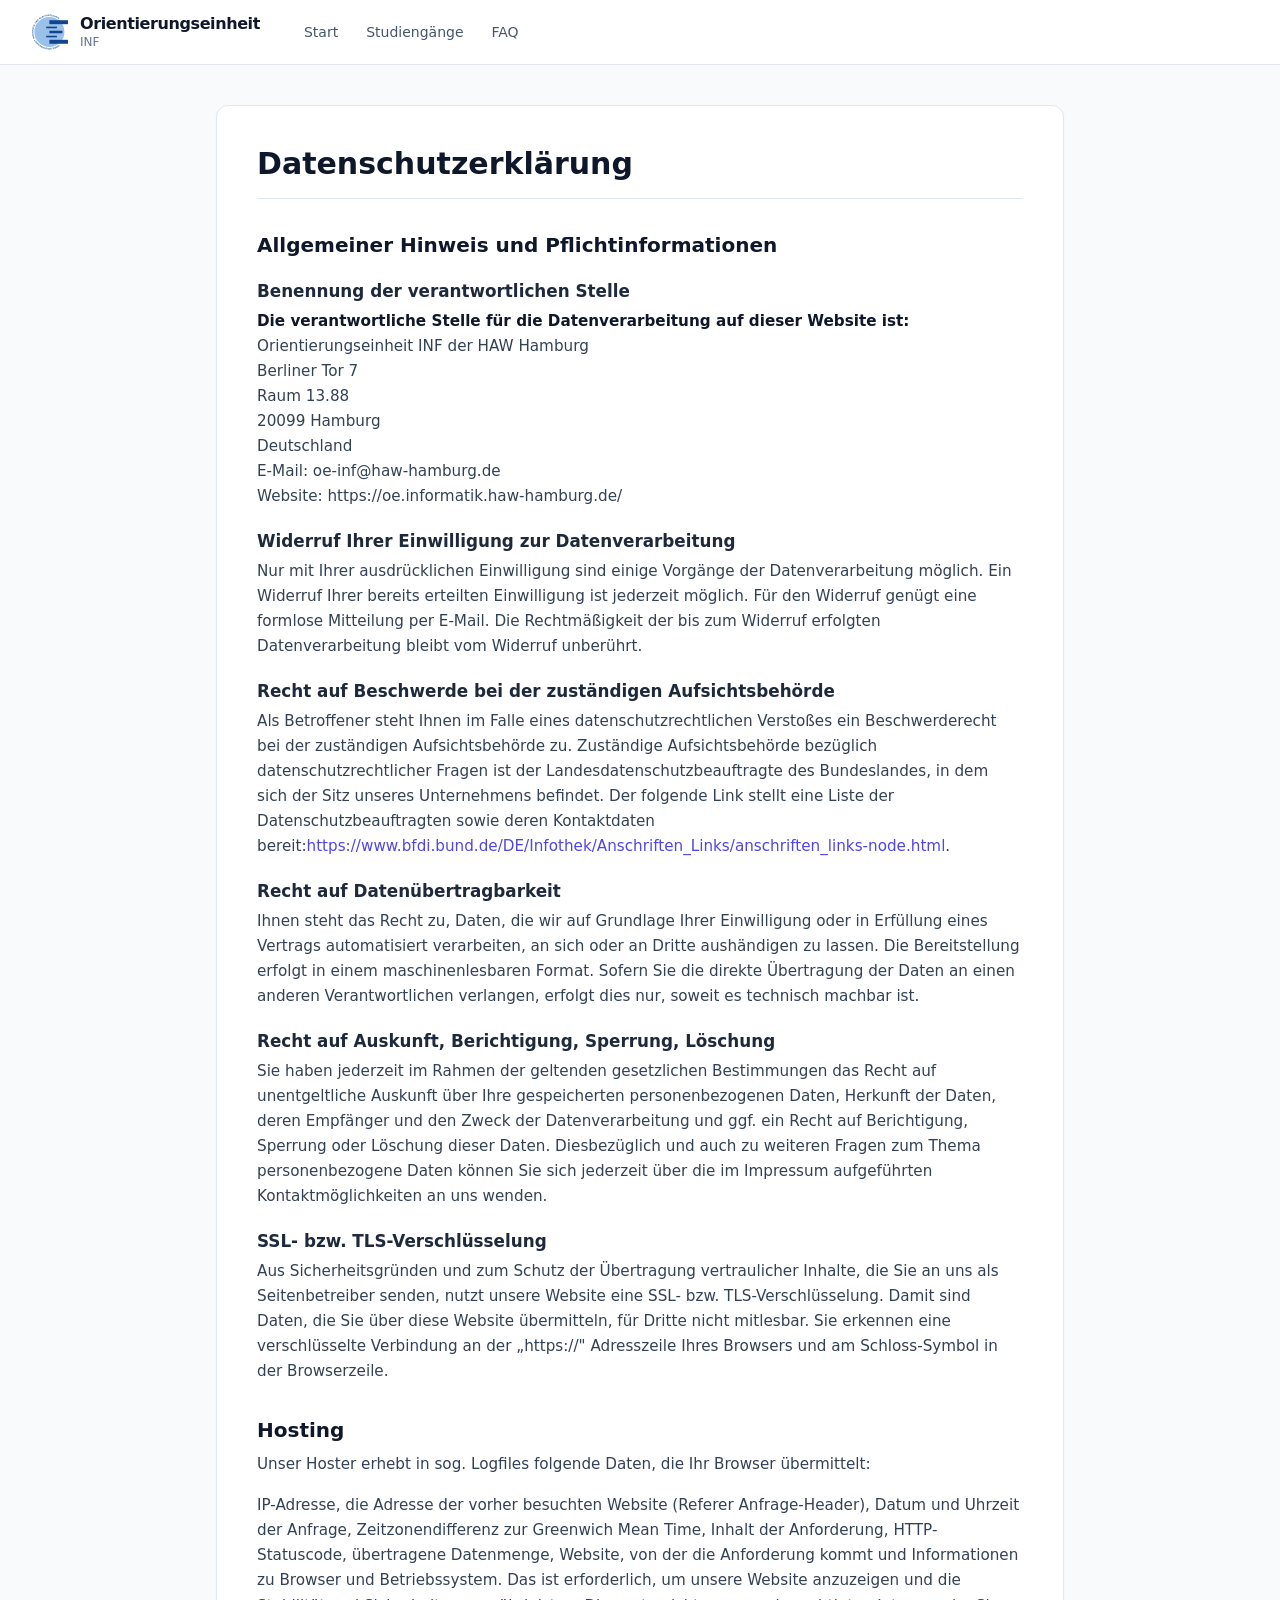
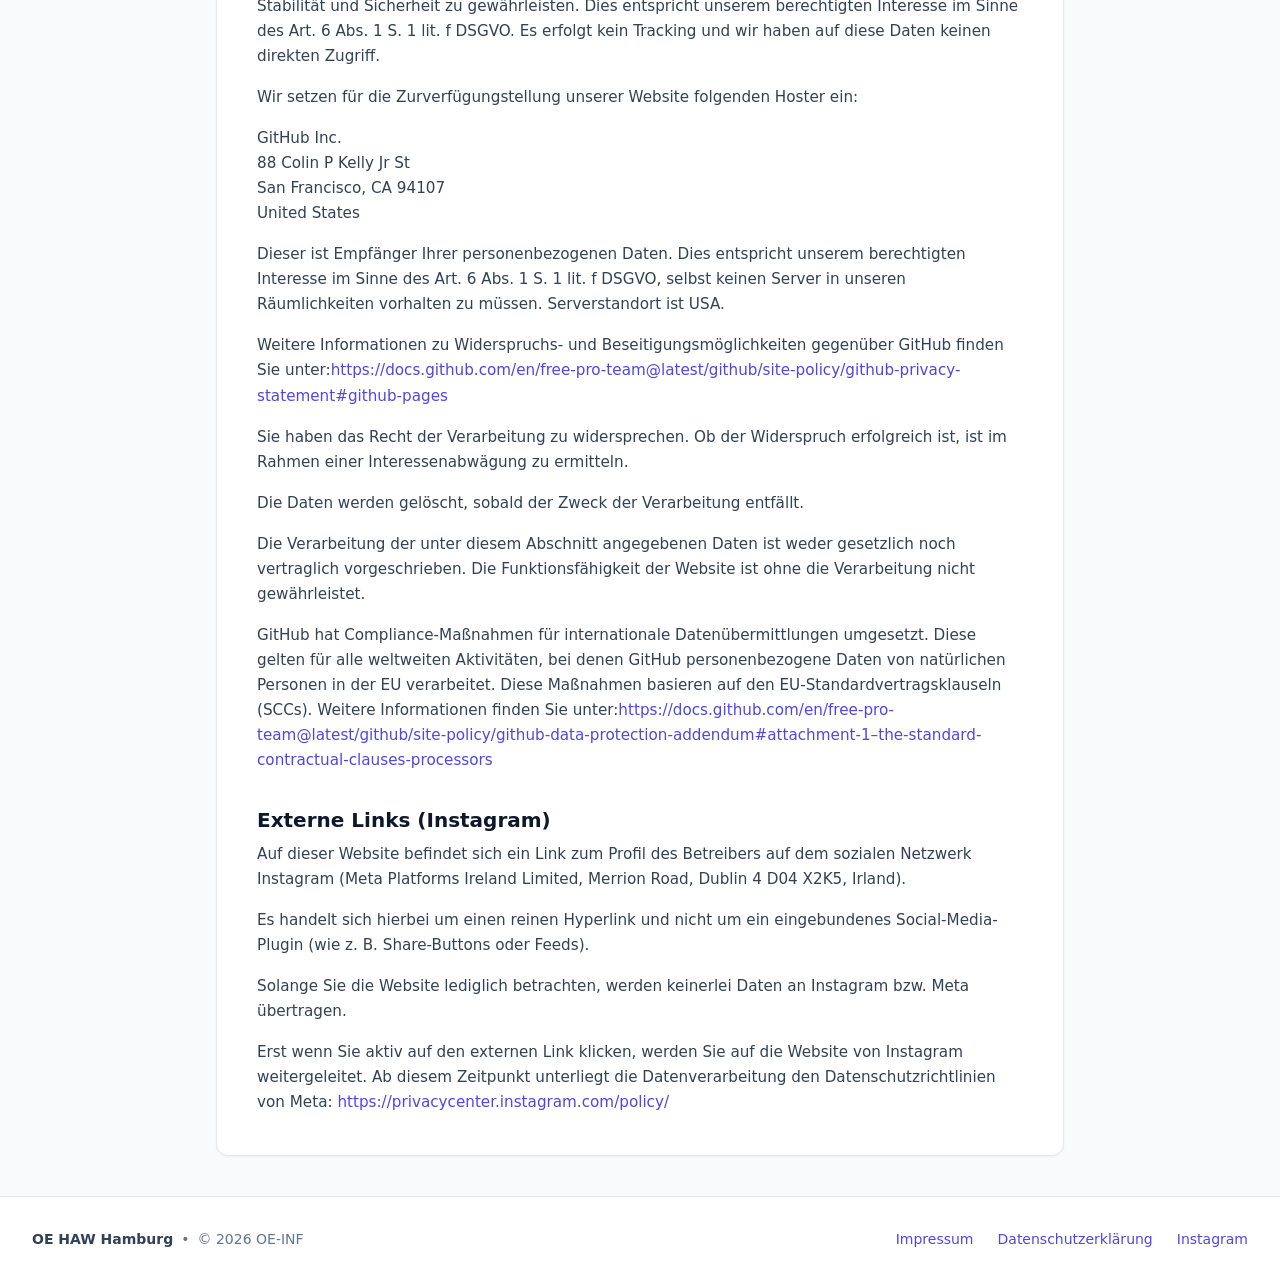
==== datenschutz/index.html @ 59c1426e "deploy: HAW-Hamburg-OE-EMI-INF/haw-hamburg-oe-emi-inf.github.io@2f434aba602278b7937dd411eaf86adca4e2" ====
<!DOCTYPE html><html class="scroll-smooth" lang="de"><head><meta charset="UTF-8"><meta content="width=device-width, initial-scale=1.0" name="viewport"><title>Datenschutzerklärung - Orientierungseinheit INF</title><link href="/favicon.ico" rel="icon" type="image/x-icon"><link rel="stylesheet" href="/_astro/Layout.DRbM_zcR.css"><style>.legal-content h1{color:#0f172a;border-bottom:1px solid #e2e8f0;margin-bottom:1.5rem;padding-bottom:1rem;font-size:1.875rem;font-weight:700;line-height:2.25rem}.legal-content h2{color:#0f172a;margin-top:2rem;margin-bottom:.5rem;font-size:1.25rem;font-weight:600;line-height:1.75rem}.legal-content h3{color:#1e293b;margin-top:1.25rem;margin-bottom:.35rem;font-size:1.05rem;font-weight:600;line-height:1.5rem}.legal-content p{color:#334155;margin-bottom:1rem;font-size:.95rem;line-height:1.65}.legal-content p:last-child{margin-bottom:0}.legal-content a{color:var(--color-primary-600,#005eb6);text-decoration:none;transition:color .15s}.legal-content a:hover{color:var(--color-primary-700,#00479b);text-decoration:underline}.legal-content strong{color:#0f172a;font-weight:600}.legal-content ul,.legal-content ol{color:#334155;margin-bottom:1rem;margin-left:1.25rem;font-size:.95rem;line-height:1.65}.legal-content ul{list-style-type:disc}.legal-content ol{list-style-type:decimal}.legal-content li{margin-bottom:.25rem}
</style></head><body class="selection:bg-primary-200 selection:text-primary-900 flex min-h-screen flex-col bg-slate-50 text-slate-800 antialiased"><header class="sticky top-0 z-40 w-full border-b border-slate-200 bg-white backdrop-blur-md"><div class="mx-auto max-w-7xl px-4 sm:px-6 lg:px-8"><div class="flex h-16 items-center"><a class="group flex items-center gap-3 focus:outline-hidden justify-start" href="/"><svg viewBox="0 0 354.88 343.11" class="h-9 w-9"><defs><style>.cls-1{fill:#124491;}.cls-2{fill:#9ac2e8;}</style></defs><g id="Layer_2" data-name="Layer 2"><g id="Layer_1-2" data-name="Layer 1"><path class="cls-1" d="M261.5,304.69a7.93,7.93,0,0,1,2.83-1.22,7.51,7.51,0,0,1,5.63,1,7.17,7.17,0,0,1,2.14,2.11,7.27,7.27,0,0,1,1.15,2.77,7.45,7.45,0,0,1,0,2.9,7.64,7.64,0,0,1-1.14,2.7,8.12,8.12,0,0,1-2.2,2.17,8,8,0,0,1-2.81,1.2,7.42,7.42,0,0,1-2.93,0,7.55,7.55,0,0,1-6-6,7.21,7.21,0,0,1,0-2.89,7.29,7.29,0,0,1,1.14-2.7A7.8,7.8,0,0,1,261.5,304.69Zm1.55,2.29a4.38,4.38,0,0,0-1.3,1.31,4.55,4.55,0,0,0-.62,3.44,5.16,5.16,0,0,0,2.1,3.12,4.63,4.63,0,0,0,1.64.69,4.58,4.58,0,0,0,1.77,0,4.77,4.77,0,0,0,3-2,4.57,4.57,0,0,0,.66-1.64,4.64,4.64,0,0,0,0-1.78,4.82,4.82,0,0,0-.74-1.74,5.15,5.15,0,0,0-1.36-1.39,4.57,4.57,0,0,0-1.66-.7,4.39,4.39,0,0,0-1.77,0A4.55,4.55,0,0,0,263.05,307Z" transform="translate(-3.1 -2.96)" /><path class="cls-1" d="M252.65,310.61l6.81,12.86-6.26,3.32a5.82,5.82,0,0,1-2.6.73,4.28,4.28,0,0,1-4-2.36,4.14,4.14,0,0,1-.46-2.52,4.59,4.59,0,0,1,1.08-2.37l-5.67-3.8,3-1.58,5.13,3.59,2.9-1.54L250,312Zm1.1,8.52-3.38,1.79a2.39,2.39,0,0,0-1.19,1.25,2,2,0,0,0,1.33,2.51,2.36,2.36,0,0,0,1.7-.28l3.38-1.79Z" transform="translate(-3.1 -2.96)" /><path class="cls-1" d="M239.16,317.44l5.9,13.31L242.3,332l-5.9-13.31Z" transform="translate(-3.1 -2.96)" /><path class="cls-1" d="M233.13,320.13l5,13.68-10.51,3.83-.9-2.46,7.68-2.8-1.14-3.13-5.06,1.85-.87-2.36,5.06-1.85-1.19-3.27-7.75,2.84-.9-2.46Z" transform="translate(-3.1 -2.96)" /><path class="cls-1" d="M219.6,324.94l3.61,14.1-2.78.71-9.33-7.31,2.34,9.1-2.76.71-3.62-14.1,2.58-.66,9.61,7.58-2.41-9.43Z" transform="translate(-3.1 -2.96)" /><path class="cls-1" d="M199.63,329.41l1.79,11.76,4.85-.74.4,2.63L194,345l-.41-2.63,4.84-.73-1.8-11.77Z" transform="translate(-3.1 -2.96)" /><path class="cls-1" d="M189.17,330.75l1.23,14.5-3,.26L186.17,331Z" transform="translate(-3.1 -2.96)" /><path class="cls-1" d="M182.55,331.31l.26,14.56-11.19.19-.05-2.62,8.18-.14-.06-3.33-5.39.1,0-2.52,5.38-.09-.06-3.48-8.25.15-.05-2.62Z" transform="translate(-3.1 -2.96)" /><path class="cls-1" d="M168.22,331.41l-1.09,14.52-7.07-.53a5.63,5.63,0,0,1-2.58-.77,4.3,4.3,0,0,1-1.65-1.71,4.35,4.35,0,0,1-.45-2.4,4.09,4.09,0,0,1,1-2.38,4.58,4.58,0,0,1,2.17-1.43l-2.76-6.23,3.36.25,2.42,5.77,3.28.25.41-5.56Zm-3.61,7.81-3.82-.29a2.36,2.36,0,0,0-1.66.42,1.75,1.75,0,0,0-.72,1.36,1.81,1.81,0,0,0,.5,1.48,2.37,2.37,0,0,0,1.59.66l3.82.29Z" transform="translate(-3.1 -2.96)" /><path class="cls-1" d="M147.11,328.85a7,7,0,0,1,3.22,1.37,5.37,5.37,0,0,1,1.81,2.61,7.21,7.21,0,0,1,.17,3.55l-1.43,8.13-2.95-.52,1.43-8.13a4.41,4.41,0,0,0-.07-2,3,3,0,0,0-1-1.48,3.4,3.4,0,0,0-1.69-.75,3.48,3.48,0,0,0-1.89.12,3,3,0,0,0-1.39,1.06,4.47,4.47,0,0,0-.75,1.89l-1.43,8.13-3-.52,1.43-8.14a7.17,7.17,0,0,1,1.38-3.25,5.44,5.44,0,0,1,2.59-1.84A6.92,6.92,0,0,1,147.11,328.85Z" transform="translate(-3.1 -2.96)" /><path class="cls-1" d="M137.47,327.19l-4,14-2.76-.79-4.35-11-2.59,9-2.74-.78,4-14,2.56.73,4.46,11.41,2.68-9.36Z" transform="translate(-3.1 -2.96)" /><path class="cls-1" d="M115.12,319.58a7.74,7.74,0,0,1,4.25,4.08,7.34,7.34,0,0,1,.63,2.84,7.45,7.45,0,0,1-.58,2.94,7.11,7.11,0,0,1-1.66,2.5,7.41,7.41,0,0,1-2.41,1.6,7.29,7.29,0,0,1-2.86.56,7.68,7.68,0,0,1-3-.61,8.35,8.35,0,0,1-2.88-1.95,7,7,0,0,1-1.69-2.86l2.67-1a4.94,4.94,0,0,0,3,3.24,4.59,4.59,0,0,0,1.83.36,4.49,4.49,0,0,0,1.71-.38,4.68,4.68,0,0,0,1.45-1,5.18,5.18,0,0,0,1-1.63,5,5,0,0,0,.38-1.88,4.36,4.36,0,0,0-.34-1.77,4.67,4.67,0,0,0-2.58-2.53,4.42,4.42,0,0,0-1.86-.33,4,4,0,0,0-1.71.47,3.6,3.6,0,0,0-1.29,1.16l4,1.63-1,2.42-7-2.85.35-.84a7.82,7.82,0,0,1,1.64-2.56,7.14,7.14,0,0,1,2.31-1.61,7,7,0,0,1,2.73-.59A7.46,7.46,0,0,1,115.12,319.58Z" transform="translate(-3.1 -2.96)" /><path class="cls-1" d="M101.12,313a9.25,9.25,0,0,1,2.72,2.2,9.81,9.81,0,0,1,1.77,3l-2.55,1.12a9.11,9.11,0,0,0-1.39-2.59,6.13,6.13,0,0,0-2-1.62,5,5,0,0,0-1.5-.55,2.29,2.29,0,0,0-1.21.08,1.46,1.46,0,0,0-.78.69,1.39,1.39,0,0,0-.07,1.28,4.24,4.24,0,0,0,1.34,1.42l2.32,1.8a5.17,5.17,0,0,1,1.88,2.5,3.48,3.48,0,0,1-.34,2.72,3.93,3.93,0,0,1-1.73,1.74,4.45,4.45,0,0,1-2.46.4,7.83,7.83,0,0,1-2.94-1,10,10,0,0,1-2.57-2,8.52,8.52,0,0,1-1.78-2.65l2.47-1.2a7.6,7.6,0,0,0,3.24,3.7,4.59,4.59,0,0,0,1.35.48,2.22,2.22,0,0,0,1.08-.07,1.24,1.24,0,0,0,.68-.59,1.2,1.2,0,0,0,.07-1.17,4.12,4.12,0,0,0-1.14-1.24l-2.22-1.68a6.11,6.11,0,0,1-2.24-2.76,3.55,3.55,0,0,1,.31-2.91,4.08,4.08,0,0,1,1.82-1.81A5,5,0,0,1,98,312,8.43,8.43,0,0,1,101.12,313Z" transform="translate(-3.1 -2.96)" /><path class="cls-1" d="M93.24,308.9l-8,12.18L75.9,315l1.44-2.19,6.84,4.47L86,314.45l-4.51-2.95,1.38-2.11,4.51,2.95,1.9-2.9-6.91-4.53,1.44-2.19Z" transform="translate(-3.1 -2.96)" /><path class="cls-1" d="M81.35,300.81l-8.77,11.63-2.41-1.82L78.94,299Z" transform="translate(-3.1 -2.96)" /><path class="cls-1" d="M76.05,296.88l-9.6,10.94-2.16-1.89.77-11.83-6.2,7.07-2.14-1.88,9.6-10.94,2,1.75-.83,12.22L73.9,295Z" transform="translate(-3.1 -2.96)" /><path class="cls-1" d="M63.78,285.87,53.1,295.76l-2.05-2.21,4.29-4-4.55-4.92-4.29,4-2-2.22,10.68-9.89,2,2.21-4.36,4,4.55,4.92,4.36-4Z" transform="translate(-3.1 -2.96)" /><path class="cls-1" d="M52.87,273.77l-11.59,8.81-6.77-8.91,2.09-1.59,4.94,6.51,2.65-2-3.26-4.29,2-1.52,3.25,4.28L49,273l-5-6.57,2.09-1.59Z" transform="translate(-3.1 -2.96)" /><path class="cls-1" d="M44.37,262.17l-12.15,8-1.66-2.52,12.15-8Z" transform="translate(-3.1 -2.96)" /><path class="cls-1" d="M38.75,253.19,28.4,259.06l2.42,4.27-2.31,1.32L22.19,253.5l2.31-1.31,2.41,4.25,10.35-5.87Z" transform="translate(-3.1 -2.96)" /><path class="cls-1" d="M29.52,234.5,16,239.93l-1.13-2.8,13.51-5.43Z" transform="translate(-3.1 -2.96)" /><path class="cls-1" d="M27,228.39l-13.87,4.42-.87-2.73L19,220.35l-9,2.85-.87-2.72,13.88-4.41.8,2.53-7,10,9.28-2.95Z" transform="translate(-3.1 -2.96)" /><path class="cls-1" d="M22.23,212.6,8,215.63l-2.33-11,2.56-.55,1.71,8,3.36-.72-1.14-5.35,2.46-.52,1.14,5.35,5.86-1.25Z" transform="translate(-3.1 -2.96)" /><path class="cls-1" d="M18.92,192.45a8,8,0,0,1-.23,3.07,7.51,7.51,0,0,1-1.31,2.62,7.67,7.67,0,0,1-2.19,1.9,7.24,7.24,0,0,1-2.86.92,7.26,7.26,0,0,1-3-.25,7.75,7.75,0,0,1-2.57-1.36,7.56,7.56,0,0,1-1.86-2.26,7.87,7.87,0,0,1,.63-8.62,7.35,7.35,0,0,1,5.05-2.8,7.38,7.38,0,0,1,5.55,1.6A7.62,7.62,0,0,1,18,189.53,7.92,7.92,0,0,1,18.92,192.45Zm-2.75.31A4.51,4.51,0,0,0,15.6,191a4.74,4.74,0,0,0-1.15-1.33,4.59,4.59,0,0,0-1.61-.8,4.83,4.83,0,0,0-1.9-.14,5,5,0,0,0-1.84.56,4.61,4.61,0,0,0-1.37,1.14A4.89,4.89,0,0,0,6.9,192a4.44,4.44,0,0,0-.16,1.82,4.77,4.77,0,0,0,.57,1.79,4.55,4.55,0,0,0,1.16,1.34,4.61,4.61,0,0,0,1.59.81,4.89,4.89,0,0,0,1.88.14,5.06,5.06,0,0,0,1.86-.57,4.7,4.7,0,0,0,1.39-1.14,4.62,4.62,0,0,0,.82-1.57A4.57,4.57,0,0,0,16.17,192.76Z" transform="translate(-3.1 -2.96)" /><path class="cls-1" d="M17.78,181.85l-14.56.23L3.1,175a6,6,0,0,1,.53-2.64,4.27,4.27,0,0,1,3.91-2.46,4,4,0,0,1,2.45.73,4.49,4.49,0,0,1,1.63,2l6-3.32.05,3.37-5.53,2.94.06,3.28,5.57-.09ZM9.68,179l-.06-3.82a2.39,2.39,0,0,0-.57-1.63,1.8,1.8,0,0,0-1.42-.59,1.82,1.82,0,0,0-1.43.64,2.39,2.39,0,0,0-.51,1.64L5.75,179Z" transform="translate(-3.1 -2.96)" /><path class="cls-1" d="M17.67,166.77,3.18,165.34l.38-3.87,8.22-3.19-7.43-4.74.37-3.83,14.49,1.43L18.94,154l-10.67-1,9.13,6L7.24,162.94,17.94,164Z" transform="translate(-3.1 -2.96)" /><path class="cls-1" d="M19.55,149l-13-8.91.74-3.41,15.47-2.73-.68,3.2-4,.64-1.26,5.9,3.41,2.24Zm-4.93-6.74.87-4.08-5.68.89Z" transform="translate(-3.1 -2.96)" /><path class="cls-1" d="M23.89,130.63,12.5,127.2l-1.41,4.7-2.55-.77,3.69-12.27,2.55.77-1.41,4.68,11.39,3.43Z" transform="translate(-3.1 -2.96)" /><path class="cls-1" d="M27.18,120.61l-13.63-5.13,1.06-2.82,13.63,5.13Z" transform="translate(-3.1 -2.96)" /><path class="cls-1" d="M29.48,114.41l-13.23-6.08,1.26-2.74,5.92,2.72L20.17,99.8l1.54-3.34,3.34,9.32,10-3.54-1.69,3.67-8.79,2.94,6.14,2.82Z" transform="translate(-3.1 -2.96)" /><path class="cls-1" d="M44.94,86.47a7,7,0,0,1-2.58,2.37,5.35,5.35,0,0,1-3.12.58,7.25,7.25,0,0,1-3.3-1.3l-6.83-4.65L30.8,81l6.82,4.64a4.33,4.33,0,0,0,1.89.77,3,3,0,0,0,1.74-.28,3.51,3.51,0,0,0,1.38-1.23,3.57,3.57,0,0,0,.67-1.78,3,3,0,0,0-.41-1.69A4.43,4.43,0,0,0,41.48,80l-6.82-4.65,1.69-2.49,6.83,4.64a7.16,7.16,0,0,1,2.4,2.59,5.59,5.59,0,0,1,.62,3.13A7,7,0,0,1,44.94,86.47Z" transform="translate(-3.1 -2.96)" /><path class="cls-1" d="M50.42,78.34,39.29,69l1.85-2.2L53,67.3l-7.19-6.06,1.84-2.17,11.13,9.38-1.72,2-12.22-.6,7.44,6.27Z" transform="translate(-3.1 -2.96)" /><path class="cls-1" d="M61.19,65.87,51.09,55.38l4-3.88a8.17,8.17,0,0,1,2.58-1.71,7.81,7.81,0,0,1,2.83-.57,7.43,7.43,0,0,1,2.78.54,7.06,7.06,0,0,1,4.4,6.91,7.79,7.79,0,0,1-.69,2.8A8,8,0,0,1,65.22,62Zm.31-4,1.83-1.76a4.6,4.6,0,0,0,1.06-1.52,4.73,4.73,0,0,0,.39-1.73,4.18,4.18,0,0,0-.3-1.71,4.53,4.53,0,0,0-1-1.54A4.79,4.79,0,0,0,62,52.52a4.58,4.58,0,0,0-5,.92l-1.85,1.78Z" transform="translate(-3.1 -2.96)" /><path class="cls-1" d="M81.17,48.3l-8.26-12L82.12,30l1.49,2.16-6.73,4.64,1.89,2.74,4.43-3.06,1.43,2.08-4.43,3,2,2.86L89,39.75l1.48,2.15Z" transform="translate(-3.1 -2.96)" /><path class="cls-1" d="M93.09,40.29,86,27.6l2.63-1.48,5.84,10.37,6.94-3.91,1.3,2.32Z" transform="translate(-3.1 -2.96)" /><path class="cls-1" d="M105.34,33.56l-6-13.28,10.21-4.58,1.08,2.39-7.46,3.35,1.36,3,4.92-2.21,1,2.3-4.91,2.21L107,29.94l7.53-3.39,1.08,2.39Z" transform="translate(-3.1 -2.96)" /><path class="cls-1" d="M118.51,27.8,113.84,14l2.86-1,2.09,6.17L122.73,11l3.48-1.18-4.47,8.83,9.46,4.86-3.82,1.29-8.18-4.37,2.17,6.41Z" transform="translate(-3.1 -2.96)" /><path class="cls-1" d="M136.88,22.17l-2.73-11.58-4.78,1.13-.61-2.59,12.47-2.94.62,2.59L137.09,9.9l2.73,11.58Z" transform="translate(-3.1 -2.96)" /><path class="cls-1" d="M147.15,19.91l-2-14.42,7-1a5.89,5.89,0,0,1,2.68.21,4.27,4.27,0,0,1,2,1.34,4.33,4.33,0,0,1,1,2.24,4.1,4.1,0,0,1-.43,2.52,4.59,4.59,0,0,1-1.82,1.86l4,5.52-3.34.46-3.58-5.14-3.26.45.76,5.52Zm1.9-8.38,3.79-.52a2.44,2.44,0,0,0,1.54-.76,1.8,1.8,0,0,0,.42-1.49A1.86,1.86,0,0,0,154,7.42a2.4,2.4,0,0,0-1.69-.31l-3.79.52Z" transform="translate(-3.1 -2.96)" /><path class="cls-1" d="M169.26,18a7.83,7.83,0,0,1-3-.47A7.54,7.54,0,0,1,163.71,16,7.79,7.79,0,0,1,162,13.64a7.56,7.56,0,0,1-.19-5.88,7.61,7.61,0,0,1,1.57-2.45,7.42,7.42,0,0,1,2.4-1.68,8.2,8.2,0,0,1,6-.19A7.5,7.5,0,0,1,174.3,5,7.37,7.37,0,0,1,176,7.3a7.48,7.48,0,0,1-1.36,8.32,7.53,7.53,0,0,1-2.4,1.68A7.87,7.87,0,0,1,169.26,18Zm-.09-2.76a4.49,4.49,0,0,0,1.8-.42,4.77,4.77,0,0,0,1.42-1,4.7,4.7,0,0,0,.93-1.54,4.91,4.91,0,0,0,.29-1.88,4.93,4.93,0,0,0-.41-1.88,4.76,4.76,0,0,0-1-1.46,4.63,4.63,0,0,0-1.49-1,4.49,4.49,0,0,0-1.8-.3,4.56,4.56,0,0,0-3.26,1.47,4.67,4.67,0,0,0-.93,1.51,5,5,0,0,0-.29,1.87,4.94,4.94,0,0,0,.42,1.9,4.57,4.57,0,0,0,4.35,2.73Z" transform="translate(-3.1 -2.96)" /><path class="cls-1" d="M183,17.89,183.76,6l-4.9-.31L179,3l12.79.82-.17,2.66-4.88-.31L186,18.08Z" transform="translate(-3.1 -2.96)" /><path class="cls-1" d="M193.51,18.73l2.26-14.39,11,1.74-.4,2.59L198.34,7.4l-.51,3.29,5.32.83L202.76,14l-5.32-.84-.54,3.43,8.16,1.29-.41,2.58Z" transform="translate(-3.1 -2.96)" /><path class="cls-1" d="M213.75,22.87a8.23,8.23,0,0,1-2.81-1.3,7.71,7.71,0,0,1-2-2.15,7.4,7.4,0,0,1-1-2.71,7.28,7.28,0,0,1,.15-3A7.47,7.47,0,0,1,209.37,11a7.55,7.55,0,0,1,2.19-1.91,7.71,7.71,0,0,1,2.78-.95,7.88,7.88,0,0,1,3.08.19,8,8,0,0,1,2.18.89,8.3,8.3,0,0,1,1.79,1.42,6.45,6.45,0,0,1,1.25,1.81l-2.46,1.44a5,5,0,0,0-1.4-1.86,5,5,0,0,0-2-1,4.7,4.7,0,0,0-1.86-.1,4.56,4.56,0,0,0-3,1.81,5.06,5.06,0,0,0-.91,3.65,4.87,4.87,0,0,0,.6,1.69,4.51,4.51,0,0,0,1.21,1.33,4.81,4.81,0,0,0,1.76.8,5,5,0,0,0,2.2.07,5.22,5.22,0,0,0,2-.91l1.41,2.38a7.19,7.19,0,0,1-1.93,1,8.28,8.28,0,0,1-2.23.39A8.66,8.66,0,0,1,213.75,22.87Z" transform="translate(-3.1 -2.96)" /><path class="cls-1" d="M222.16,25l5-13.68,2.83,1-2,5.49,6.29,2.3,2-5.49,2.83,1-5,13.68-2.83-1,2-5.59L227,20.4,225,26Z" transform="translate(-3.1 -2.96)" /><path class="cls-1" d="M237.39,30.72l6.41-13.08,2.57,1.27,2.35,11.61,4.13-8.44,2.56,1.26L249,36.41l-2.39-1.17-2.38-12L240,32Z" transform="translate(-3.1 -2.96)" /><path class="cls-1" d="M252.07,38.27l7.36-12.57,2.6,1.53-7.35,12.56Z" transform="translate(-3.1 -2.96)" /><path class="cls-1" d="M257.79,41.58l8.22-12,2.49,1.71-3.68,5.37,8.93-1.78,3,2.08L267,38.66l1.8,10.48-3.33-2.27-1.42-9.17-3.81,5.58Z" transform="translate(-3.1 -2.96)" /><path class="cls-2" d="M322.43,174.4a148.07,148.07,0,1,1-148-148A148.05,148.05,0,0,1,322.43,174.4Z" transform="translate(-3.1 -2.96)" /><rect class="cls-1" x="171.27" y="158.94" width="128.62" height="25.3" /><rect class="cls-1" x="140.04" y="118.76" width="105.93" height="16.25" /><rect class="cls-1" x="139.77" y="208.17" width="105.93" height="16.25" /><rect class="cls-1" x="171.27" y="248.48" width="183.6" height="39.03" /><rect class="cls-1" x="171.27" y="55.39" width="183.6" height="39.03" /></g></g></svg><div class="flex flex-col"><span class="text-base leading-tight font-bold tracking-tight text-slate-900">Orientierungseinheit</span><span class="text-xs font-medium text-slate-500"> INF </span></div></a><!-- Desktop Navigation --><nav class="hidden items-center gap-1 pl-8 md:flex"><a class="rounded-md px-3 py-2 text-sm font-medium hover:text-primary-700 text-slate-600 hover:bg-slate-50" href="/">Start</a><a class="rounded-md px-3 py-2 text-sm font-medium hover:text-primary-700 text-slate-600 hover:bg-slate-50" href="/studiengang">Studiengänge</a><a class="rounded-md px-3 py-2 text-sm font-medium hover:text-primary-700 text-slate-600 hover:bg-slate-50" href="/faq">FAQ</a></nav><div class="flex grow items-center justify-end gap-2"><!-- Mobile Menu Toggle Button --><button aria-controls="mobile-menu" aria-expanded="false" aria-label="Menü öffnen" class="group inline-flex h-10 w-10 items-center justify-center rounded-lg text-slate-600 hover:bg-slate-100 focus:outline-hidden md:hidden" id="mobile-menu-btn" type="button"><span class="sr-only">Menü umschalten</span><span class="relative h-6 w-6"><svg fill="none" stroke="currentColor" viewBox="0 0 24 24" stroke-width="2" stroke-linecap="round" stroke-linejoin="round" class="absolute inset-0 h-6 w-6 transition-all duration-300 ease-in-out group-aria-expanded:scale-0 group-aria-expanded:rotate-90 group-aria-expanded:opacity-0">
  <path d="M4 6h16M4 12h16M4 18h16"></path>
</svg><svg fill="none" stroke="currentColor" viewBox="0 0 24 24" stroke-width="2" stroke-linecap="round" stroke-linejoin="round" class="absolute inset-0 h-6 w-6 scale-0 -rotate-90 opacity-0 transition-all duration-300 ease-in-out group-aria-expanded:scale-100 group-aria-expanded:rotate-0 group-aria-expanded:opacity-100">
  <path d="M18 6L6 18M6 6l12 12"></path>
</svg></span></button></div></div></div><div aria-hidden="true" class="group/menu grid grid-rows-[0fr] transition-[grid-template-rows] duration-300 ease-in-out data-[open=true]:grid-rows-[1fr] md:hidden" data-open="false" id="mobile-menu" inert><div class="overflow-hidden border-t border-slate-200 bg-white"><div class="-translate-y-1 space-y-1 px-4 pt-2 pb-4 opacity-0 transition-all duration-300 ease-out group-data-[open=true]/menu:translate-y-0 group-data-[open=true]/menu:opacity-100"><a class="block rounded-md px-3 py-2 text-base font-medium hover:text-primary-700 text-slate-600 hover:bg-slate-50" href="/">Start</a><a class="block rounded-md px-3 py-2 text-base font-medium hover:text-primary-700 text-slate-600 hover:bg-slate-50" href="/studiengang">Studiengänge</a><a class="block rounded-md px-3 py-2 text-base font-medium hover:text-primary-700 text-slate-600 hover:bg-slate-50" href="/faq">FAQ</a></div></div></div></header><script type="module">function e(){let e=document.querySelector(`#mobile-menu-btn`),t=document.querySelector(`#mobile-menu`);if(!e||!t||e.dataset.menuInitialized===`true`)return;e.dataset.menuInitialized=`true`;let n=n=>{e.setAttribute(`aria-expanded`,n?`true`:`false`),e.setAttribute(`aria-label`,n?`Menü schließen`:`Menü öffnen`),t.setAttribute(`data-open`,n?`true`:`false`),t.setAttribute(`aria-hidden`,n?`false`:`true`),n?t.removeAttribute(`inert`):t.setAttribute(`inert`,``)};e.addEventListener(`click`,()=>{let t=e.getAttribute(`aria-expanded`)===`true`;n(!t)})}e(),document.addEventListener(`astro:after-swap`,e);</script><main class="flex flex-1 flex-col"><div class="mx-auto w-full max-w-4xl px-4 py-10 sm:px-6"><article class="legal-content rounded-xl border border-slate-200 bg-white p-6 shadow-xs sm:p-10"><h1>Datenschutzerklärung</h1><h2>Allgemeiner Hinweis und Pflichtinformationen</h2><h3>Benennung der verantwortlichen Stelle</h3><p><strong>Die verantwortliche Stelle für die Datenverarbeitung auf dieser Website ist:</strong><br>Orientierungseinheit INF der HAW Hamburg<br>Berliner Tor 7<br>Raum 13.88<br>20099 Hamburg<br>Deutschland<br>E-Mail: oe-inf@haw-hamburg.de<br>Website: https://oe.informatik.haw-hamburg.de/</p><h3>Widerruf Ihrer Einwilligung zur Datenverarbeitung</h3><p>Nur mit Ihrer ausdrücklichen Einwilligung sind einige Vorgänge der Datenverarbeitung möglich. Ein Widerruf Ihrer bereits erteilten Einwilligung ist jederzeit möglich. Für den Widerruf genügt eine formlose Mitteilung per E-Mail. Die Rechtmäßigkeit der bis zum Widerruf erfolgten Datenverarbeitung bleibt vom Widerruf unberührt.</p><h3>Recht auf Beschwerde bei der zuständigen Aufsichtsbehörde</h3><p>Als Betroffener steht Ihnen im Falle eines datenschutzrechtlichen Verstoßes ein Beschwerderecht bei der zuständigen Aufsichtsbehörde zu. Zuständige Aufsichtsbehörde bezüglich datenschutzrechtlicher Fragen ist der Landesdatenschutzbeauftragte des Bundeslandes, in dem sich der Sitz unseres Unternehmens befindet. Der folgende Link stellt eine Liste der Datenschutzbeauftragten sowie deren Kontaktdaten bereit:<a href="https://www.bfdi.bund.de/DE/Infothek/Anschriften_Links/anschriften_links-node.html">https://www.bfdi.bund.de/DE/Infothek/Anschriften_Links/anschriften_links-node.html</a>.</p><h3>Recht auf Datenübertragbarkeit</h3><p>Ihnen steht das Recht zu, Daten, die wir auf Grundlage Ihrer Einwilligung oder in Erfüllung eines Vertrags automatisiert verarbeiten, an sich oder an Dritte aushändigen zu lassen. Die Bereitstellung erfolgt in einem maschinenlesbaren Format. Sofern Sie die direkte Übertragung der Daten an einen anderen Verantwortlichen verlangen, erfolgt dies nur, soweit es technisch machbar ist.</p><h3>Recht auf Auskunft, Berichtigung, Sperrung, Löschung</h3><p>Sie haben jederzeit im Rahmen der geltenden gesetzlichen Bestimmungen das Recht auf unentgeltliche Auskunft über Ihre gespeicherten personenbezogenen Daten, Herkunft der Daten, deren Empfänger und den Zweck der Datenverarbeitung und ggf. ein Recht auf Berichtigung, Sperrung oder Löschung dieser Daten. Diesbezüglich und auch zu weiteren Fragen zum Thema personenbezogene Daten können Sie sich jederzeit über die im Impressum aufgeführten Kontaktmöglichkeiten an uns wenden.</p><h3>SSL- bzw. TLS-Verschlüsselung</h3><p>Aus Sicherheitsgründen und zum Schutz der Übertragung vertraulicher Inhalte, die Sie an uns als Seitenbetreiber senden, nutzt unsere Website eine SSL- bzw. TLS-Verschlüsselung. Damit sind Daten, die Sie über diese Website übermitteln, für Dritte nicht mitlesbar. Sie erkennen eine verschlüsselte Verbindung an der „https://" Adresszeile Ihres Browsers und am Schloss-Symbol in der Browserzeile.</p><h2>Hosting</h2><p>Unser Hoster erhebt in sog. Logfiles folgende Daten, die Ihr Browser übermittelt:</p><p>IP-Adresse, die Adresse der vorher besuchten Website (Referer Anfrage-Header), Datum und Uhrzeit der Anfrage, Zeitzonendifferenz zur Greenwich Mean Time, Inhalt der Anforderung, HTTP-Statuscode, übertragene Datenmenge, Website, von der die Anforderung kommt und Informationen zu Browser und Betriebssystem. Das ist erforderlich, um unsere Website anzuzeigen und die Stabilität und Sicherheit zu gewährleisten. Dies entspricht unserem berechtigten Interesse im Sinne des Art. 6 Abs. 1 S. 1 lit. f DSGVO. Es erfolgt kein Tracking und wir haben auf diese Daten keinen direkten Zugriff.</p><p>Wir setzen für die Zurverfügungstellung unserer Website folgenden Hoster ein:</p><p>GitHub Inc.<br>88 Colin P Kelly Jr St<br>San Francisco, CA 94107<br>United States</p><p>Dieser ist Empfänger Ihrer personenbezogenen Daten. Dies entspricht unserem berechtigten Interesse im Sinne des Art. 6 Abs. 1 S. 1 lit. f DSGVO, selbst keinen Server in unseren Räumlichkeiten vorhalten zu müssen. Serverstandort ist USA.</p><p>Weitere Informationen zu Widerspruchs- und Beseitigungsmöglichkeiten gegenüber GitHub finden Sie unter:<a href="https://docs.github.com/en/free-pro-team@latest/github/site-policy/github-privacy-statement#github-pages">https://docs.github.com/en/free-pro-team@latest/github/site-policy/github-privacy-statement#github-pages</a></p><p>Sie haben das Recht der Verarbeitung zu widersprechen. Ob der Widerspruch erfolgreich ist, ist im Rahmen einer Interessenabwägung zu ermitteln.</p><p>Die Daten werden gelöscht, sobald der Zweck der Verarbeitung entfällt.</p><p>Die Verarbeitung der unter diesem Abschnitt angegebenen Daten ist weder gesetzlich noch vertraglich vorgeschrieben. Die Funktionsfähigkeit der Website ist ohne die Verarbeitung nicht gewährleistet.</p><p>GitHub hat Compliance-Maßnahmen für internationale Datenübermittlungen umgesetzt. Diese gelten für alle weltweiten Aktivitäten, bei denen GitHub personenbezogene Daten von natürlichen Personen in der EU verarbeitet. Diese Maßnahmen basieren auf den EU-Standardvertragsklauseln (SCCs). Weitere Informationen finden Sie unter:<a href="https://docs.github.com/en/free-pro-team@latest/github/site-policy/github-data-protection-addendum#attachment-1–the-standard-contractual-clauses-processors">https://docs.github.com/en/free-pro-team@latest/github/site-policy/github-data-protection-addendum#attachment-1–the-standard-contractual-clauses-processors</a></p><h2>Externe Links (Instagram)</h2><p>Auf dieser Website befindet sich ein Link zum Profil des Betreibers auf dem sozialen Netzwerk Instagram (Meta Platforms Ireland Limited, Merrion Road, Dublin 4 D04 X2K5, Irland).</p><p>Es handelt sich hierbei um einen reinen Hyperlink und nicht um ein eingebundenes Social-Media-Plugin (wie z. B. Share-Buttons oder Feeds).</p><p>Solange Sie die Website lediglich betrachten, werden keinerlei Daten an Instagram bzw. Meta übertragen.</p><p>Erst wenn Sie aktiv auf den externen Link klicken, werden Sie auf die Website von Instagram weitergeleitet. Ab diesem Zeitpunkt unterliegt die Datenverarbeitung den Datenschutzrichtlinien von Meta: <a href="https://privacycenter.instagram.com/policy/">https://privacycenter.instagram.com/policy/</a></p></article></div></main><footer class="mt-auto border-t border-slate-200 bg-white py-8"><div class="mx-auto max-w-7xl px-4 sm:px-6 lg:px-8"><div class="flex flex-col items-center justify-between gap-4 text-sm text-slate-500 md:flex-row"><div class="flex flex-wrap items-center gap-2 text-center md:text-left"><span class="font-semibold text-slate-700">OE HAW Hamburg</span><span>&bull;</span><span>&copy; 2026 OE-INF</span></div><nav class="flex flex-wrap items-center justify-center gap-6"><a class="hover:text-primary-700" href="/impressum">Impressum</a><a class="hover:text-primary-700" href="/datenschutz">Datenschutzerklärung</a><a class="hover:text-primary-700" href="https://www.instagram.com/oe_emi_inf" rel="noopener noreferrer" target="_blank"> 
          Instagram </a></nav></div></div></footer></body></html>
---- _astro/Layout.DRbM_zcR.css ----
/*! tailwindcss v4.3.4 | MIT License | https://tailwindcss.com */
@layer properties{@supports (((-webkit-hyphens:none)) and (not (margin-trim:block))) or ((-moz-orient:inline) and (not (color:rgb(from red r g b)))){*,:before,:after,::backdrop{--tw-translate-x:0;--tw-translate-y:0;--tw-translate-z:0;--tw-scale-x:1;--tw-scale-y:1;--tw-scale-z:1;--tw-rotate-x:initial;--tw-rotate-y:initial;--tw-rotate-z:initial;--tw-skew-x:initial;--tw-skew-y:initial;--tw-scroll-snap-strictness:proximity;--tw-space-y-reverse:0;--tw-border-style:solid;--tw-leading:initial;--tw-font-weight:initial;--tw-tracking:initial;--tw-shadow:0 0 #0000;--tw-shadow-color:initial;--tw-shadow-alpha:100%;--tw-inset-shadow:0 0 #0000;--tw-inset-shadow-color:initial;--tw-inset-shadow-alpha:100%;--tw-ring-color:initial;--tw-ring-shadow:0 0 #0000;--tw-inset-ring-color:initial;--tw-inset-ring-shadow:0 0 #0000;--tw-ring-inset:initial;--tw-ring-offset-width:0px;--tw-ring-offset-color:#fff;--tw-ring-offset-shadow:0 0 #0000;--tw-blur:initial;--tw-brightness:initial;--tw-contrast:initial;--tw-grayscale:initial;--tw-hue-rotate:initial;--tw-invert:initial;--tw-opacity:initial;--tw-saturate:initial;--tw-sepia:initial;--tw-drop-shadow:initial;--tw-drop-shadow-color:initial;--tw-drop-shadow-alpha:100%;--tw-drop-shadow-size:initial;--tw-backdrop-blur:initial;--tw-backdrop-brightness:initial;--tw-backdrop-contrast:initial;--tw-backdrop-grayscale:initial;--tw-backdrop-hue-rotate:initial;--tw-backdrop-invert:initial;--tw-backdrop-opacity:initial;--tw-backdrop-saturate:initial;--tw-backdrop-sepia:initial;--tw-duration:initial;--tw-ease:initial}}}@layer theme{:root,:host{--font-sans:"Roboto", system-ui, -apple-system, BlinkMacSystemFont, "Segoe UI", Roboto, "Helvetica Neue", Arial, sans-serif;--font-mono:ui-monospace, SFMono-Regular, Menlo, Monaco, Consolas, "Liberation Mono", "Courier New", monospace;--color-slate-50:oklch(98.4% .003 247.858);--color-slate-100:oklch(96.8% .007 247.896);--color-slate-200:oklch(92.9% .013 255.508);--color-slate-300:oklch(86.9% .022 252.894);--color-slate-400:oklch(70.4% .04 256.788);--color-slate-500:oklch(55.4% .046 257.417);--color-slate-600:oklch(44.6% .043 257.281);--color-slate-700:oklch(37.2% .044 257.287);--color-slate-800:oklch(27.9% .041 260.031);--color-slate-900:oklch(20.8% .042 265.755);--color-white:#fff;--spacing:.25rem;--container-md:28rem;--container-2xl:42rem;--container-3xl:48rem;--container-4xl:56rem;--container-7xl:80rem;--text-xs:.75rem;--text-xs--line-height:calc(1 / .75);--text-sm:.875rem;--text-sm--line-height:calc(1.25 / .875);--text-base:1rem;--text-base--line-height:calc(1.5 / 1);--text-lg:1.125rem;--text-lg--line-height:calc(1.75 / 1.125);--text-xl:1.25rem;--text-xl--line-height:calc(1.75 / 1.25);--text-2xl:1.5rem;--text-2xl--line-height:calc(2 / 1.5);--text-3xl:1.875rem;--text-3xl--line-height:calc(2.25 / 1.875);--text-4xl:2.25rem;--text-4xl--line-height:calc(2.5 / 2.25);--text-5xl:3rem;--text-5xl--line-height:1;--font-weight-medium:500;--font-weight-semibold:600;--font-weight-bold:700;--font-weight-black:900;--tracking-tight:-.025em;--tracking-wide:.025em;--tracking-wider:.05em;--leading-tight:1.25;--leading-snug:1.375;--leading-relaxed:1.625;--radius-md:.375rem;--radius-lg:.5rem;--radius-xl:.75rem;--radius-2xl:1rem;--ease-out:cubic-bezier(0, 0, .2, 1);--ease-in-out:cubic-bezier(.4, 0, .2, 1);--blur-xs:4px;--blur-md:12px;--default-transition-duration:.15s;--default-transition-timing-function:cubic-bezier(.4, 0, .2, 1);--default-font-family:var(--font-sans);--default-mono-font-family:var(--font-mono);--color-haw-50:#eff6ff;--color-haw-100:#dbeafe;--color-haw-200:#bfdbfe;--color-haw-300:#8ac5ff;--color-haw-400:#488fef;--color-haw-500:#1976d2;--color-haw-600:#005eb6;--color-haw-700:#00479b;--color-haw-800:#003ca0;--color-haw-900:#003180;--color-haw-950:#001e67;--color-primary-50:#eef2ff;--color-primary-100:#e0e7ff;--color-primary-200:#c7d2fe;--color-primary-300:#a5b4fc;--color-primary-400:#818cf8;--color-primary-500:#6366f1;--color-primary-600:#4f46e5;--color-primary-700:#4338ca;--color-primary-800:#3730a3;--color-primary-900:#312e81;--color-primary-950:#1e1b4b}}@layer base{*,:after,:before,::backdrop{box-sizing:border-box;border:0 solid;margin:0;padding:0}::file-selector-button{box-sizing:border-box;border:0 solid;margin:0;padding:0}html,:host{-webkit-text-size-adjust:100%;tab-size:4;line-height:1.5;font-family:var(--default-font-family,-apple-system, BlinkMacSystemFont, "Segoe UI", Roboto, "Helvetica Neue", "Noto Sans", Arial, sans-serif, "Apple Color Emoji", "Segoe UI Emoji", "Segoe UI Symbol", "Noto Color Emoji");font-feature-settings:var(--default-font-feature-settings,normal);font-variation-settings:var(--default-font-variation-settings,normal);-webkit-tap-highlight-color:transparent}hr{height:0;color:inherit;border-top-width:1px}abbr:where([title]){text-decoration:underline dotted}h1,h2,h3,h4,h5,h6{font-size:inherit;font-weight:inherit}a{color:inherit;-webkit-text-decoration:inherit;-webkit-text-decoration:inherit;-webkit-text-decoration:inherit;text-decoration:inherit}b,strong{font-weight:bolder}code,kbd,samp,pre{font-family:var(--default-mono-font-family,ui-monospace, SFMono-Regular, Menlo, Monaco, Consolas, "Liberation Mono", "Courier New", monospace);font-feature-settings:var(--default-mono-font-feature-settings,normal);font-variation-settings:var(--default-mono-font-variation-settings,normal);font-size:1em}small{font-size:80%}sub,sup{vertical-align:baseline;font-size:75%;line-height:0;position:relative}sub{bottom:-.25em}sup{top:-.5em}table{text-indent:0;border-color:inherit;border-collapse:collapse}:-moz-focusring:where(:not(iframe)){outline:auto}progress{vertical-align:baseline}summary{display:list-item}ol,ul,menu{list-style:none}img,svg,video,canvas,audio,iframe,embed,object{vertical-align:middle;display:block}img,video{max-width:100%;height:auto}button,input,select,optgroup,textarea{font:inherit;font-feature-settings:inherit;font-variation-settings:inherit;letter-spacing:inherit;color:inherit;opacity:1;background-color:#0000;border-radius:0}::file-selector-button{font:inherit;font-feature-settings:inherit;font-variation-settings:inherit;letter-spacing:inherit;color:inherit;opacity:1;background-color:#0000;border-radius:0}:where(select:is([multiple],[size])) optgroup{font-weight:bolder}:where(select:is([multiple],[size])) optgroup option{padding-inline-start:20px}::file-selector-button{margin-inline-end:4px}::placeholder{opacity:1}@supports (not ((-webkit-appearance:-apple-pay-button))) or (contain-intrinsic-size:1px){::placeholder{color:currentColor}@supports (color:color-mix(in lab, red, red)){::placeholder{color:color-mix(in oklab, currentcolor 50%, transparent)}}}textarea{resize:vertical}::-webkit-search-decoration{-webkit-appearance:none}::-webkit-date-and-time-value{min-height:1lh;text-align:inherit}::-webkit-datetime-edit{display:inline-flex}::-webkit-datetime-edit-fields-wrapper{padding:0}::-webkit-datetime-edit{padding-block:0}::-webkit-datetime-edit-year-field{padding-block:0}::-webkit-datetime-edit-month-field{padding-block:0}::-webkit-datetime-edit-day-field{padding-block:0}::-webkit-datetime-edit-hour-field{padding-block:0}::-webkit-datetime-edit-minute-field{padding-block:0}::-webkit-datetime-edit-second-field{padding-block:0}::-webkit-datetime-edit-millisecond-field{padding-block:0}::-webkit-datetime-edit-meridiem-field{padding-block:0}::-webkit-calendar-picker-indicator{line-height:1}:-moz-ui-invalid{box-shadow:none}button,input:where([type=button],[type=reset],[type=submit]){appearance:button}::file-selector-button{appearance:button}::-webkit-inner-spin-button{height:auto}::-webkit-outer-spin-button{height:auto}[hidden]:where(:not([hidden=until-found])){display:none!important}html{font-family:var(--font-sans);scroll-behavior:smooth;background-color:var(--color-bg-page);color:var(--color-text-main)}body{flex-direction:column;min-height:100vh;margin:0;transition:background-color .2s,color .2s;display:flex}a{color:var(--color-primary-600);text-decoration:none;transition:color .15s}a:hover{color:var(--color-primary-800)}}@layer components;@layer utilities{.sr-only{clip-path:inset(50%);white-space:nowrap;border-width:0;width:1px;height:1px;margin:-1px;padding:0;position:absolute;overflow:hidden}.absolute{position:absolute}.relative{position:relative}.static{position:static}.sticky{position:sticky}.inset-0{inset:0}.top-0{top:0}.top-1\/2{top:50%}.-right-3{right:calc(var(--spacing) * -3)}.right-1\/2{right:50%}.-left-3{left:calc(var(--spacing) * -3)}.left-1\/2{left:50%}.z-0{z-index:0}.z-10{z-index:10}.z-40{z-index:40}.-mx-6{margin-inline:calc(var(--spacing) * -6)}.mx-auto{margin-inline:auto}.-mt-1\.5{margin-top:calc(var(--spacing) * -1.5)}.mt-0\.5{margin-top:calc(var(--spacing) * .5)}.mt-1{margin-top:var(--spacing)}.mt-1\.5{margin-top:calc(var(--spacing) * 1.5)}.mt-2{margin-top:calc(var(--spacing) * 2)}.mt-5{margin-top:calc(var(--spacing) * 5)}.mt-auto{margin-top:auto}.mb-1{margin-bottom:var(--spacing)}.mb-3{margin-bottom:calc(var(--spacing) * 3)}.mb-4{margin-bottom:calc(var(--spacing) * 4)}.mb-6{margin-bottom:calc(var(--spacing) * 6)}.ml-1{margin-left:var(--spacing)}.ml-3{margin-left:calc(var(--spacing) * 3)}.block{display:block}.flex{display:flex}.grid{display:grid}.hidden{display:none}.inline-block{display:inline-block}.inline-flex{display:inline-flex}.h-0\.5{height:calc(var(--spacing) * .5)}.h-1\.5{height:calc(var(--spacing) * 1.5)}.h-2{height:calc(var(--spacing) * 2)}.h-3{height:calc(var(--spacing) * 3)}.h-4{height:calc(var(--spacing) * 4)}.h-5{height:calc(var(--spacing) * 5)}.h-6{height:calc(var(--spacing) * 6)}.h-7{height:calc(var(--spacing) * 7)}.h-9{height:calc(var(--spacing) * 9)}.h-10{height:calc(var(--spacing) * 10)}.h-12{height:calc(var(--spacing) * 12)}.h-16{height:calc(var(--spacing) * 16)}.h-full{height:100%}.min-h-15{min-height:calc(var(--spacing) * 15)}.min-h-105{min-height:calc(var(--spacing) * 105)}.min-h-screen{min-height:100vh}.w-1\.5{width:calc(var(--spacing) * 1.5)}.w-2{width:calc(var(--spacing) * 2)}.w-3{width:calc(var(--spacing) * 3)}.w-4{width:calc(var(--spacing) * 4)}.w-5{width:calc(var(--spacing) * 5)}.w-6{width:calc(var(--spacing) * 6)}.w-7{width:calc(var(--spacing) * 7)}.w-9{width:calc(var(--spacing) * 9)}.w-10{width:calc(var(--spacing) * 10)}.w-12{width:calc(var(--spacing) * 12)}.w-16{width:calc(var(--spacing) * 16)}.w-\[calc\(100vw-4\.5rem\)\]{width:calc(100vw - 4.5rem)}.w-auto{width:auto}.w-full{width:100%}.max-w-2xl{max-width:var(--container-2xl)}.max-w-3xl{max-width:var(--container-3xl)}.max-w-4xl{max-width:var(--container-4xl)}.max-w-7xl{max-width:var(--container-7xl)}.max-w-60{max-width:calc(var(--spacing) * 60)}.max-w-md{max-width:var(--container-md)}.min-w-0{min-width:0}.min-w-\[min\(100\%\,12\.5rem\)\]{min-width:min(100%,12.5rem)}.flex-1{flex:1}.shrink-0{flex-shrink:0}.grow{flex-grow:1}.-translate-y-1{--tw-translate-y:calc(var(--spacing) * -1);translate:var(--tw-translate-x) var(--tw-translate-y)}.-translate-y-1\/2{--tw-translate-y:calc(calc(1 / 2 * 100%) * -1);translate:var(--tw-translate-x) var(--tw-translate-y)}.scale-0{--tw-scale-x:0%;--tw-scale-y:0%;--tw-scale-z:0%;scale:var(--tw-scale-x) var(--tw-scale-y)}.scale-105{--tw-scale-x:105%;--tw-scale-y:105%;--tw-scale-z:105%;scale:var(--tw-scale-x) var(--tw-scale-y)}.-rotate-90{rotate:-90deg}.transform{transform:var(--tw-rotate-x, ) var(--tw-rotate-y, ) var(--tw-rotate-z, ) var(--tw-skew-x, ) var(--tw-skew-y, )}.cursor-pointer{cursor:pointer}.snap-x{scroll-snap-type:x var(--tw-scroll-snap-strictness)}.snap-mandatory{--tw-scroll-snap-strictness:mandatory}.snap-start{scroll-snap-align:start}.scroll-mt-20{scroll-margin-top:calc(var(--spacing) * 20)}.scroll-pl-6{scroll-padding-left:calc(var(--spacing) * 6)}.list-disc{list-style-type:disc}.grid-cols-1{grid-template-columns:repeat(1,minmax(0,1fr))}.grid-cols-\[3\.25rem_1fr\]{grid-template-columns:3.25rem 1fr}.grid-rows-\[0fr\]{grid-template-rows:0fr}.flex-col{flex-direction:column}.flex-wrap{flex-wrap:wrap}.items-center{align-items:center}.items-start{align-items:flex-start}.justify-between{justify-content:space-between}.justify-center{justify-content:center}.justify-end{justify-content:flex-end}.justify-start{justify-content:flex-start}.gap-1{gap:var(--spacing)}.gap-2{gap:calc(var(--spacing) * 2)}.gap-2\.5{gap:calc(var(--spacing) * 2.5)}.gap-3{gap:calc(var(--spacing) * 3)}.gap-3\.5{gap:calc(var(--spacing) * 3.5)}.gap-4{gap:calc(var(--spacing) * 4)}.gap-6{gap:calc(var(--spacing) * 6)}:where(.space-y-0\.5>:not(:last-child)){--tw-space-y-reverse:0;margin-block-start:calc(calc(var(--spacing) * .5) * var(--tw-space-y-reverse));margin-block-end:calc(calc(var(--spacing) * .5) * calc(1 - var(--tw-space-y-reverse)))}:where(.space-y-1>:not(:last-child)){--tw-space-y-reverse:0;margin-block-start:calc(var(--spacing) * var(--tw-space-y-reverse));margin-block-end:calc(var(--spacing) * calc(1 - var(--tw-space-y-reverse)))}:where(.space-y-2>:not(:last-child)){--tw-space-y-reverse:0;margin-block-start:calc(calc(var(--spacing) * 2) * var(--tw-space-y-reverse));margin-block-end:calc(calc(var(--spacing) * 2) * calc(1 - var(--tw-space-y-reverse)))}:where(.space-y-3>:not(:last-child)){--tw-space-y-reverse:0;margin-block-start:calc(calc(var(--spacing) * 3) * var(--tw-space-y-reverse));margin-block-end:calc(calc(var(--spacing) * 3) * calc(1 - var(--tw-space-y-reverse)))}:where(.space-y-4>:not(:last-child)){--tw-space-y-reverse:0;margin-block-start:calc(calc(var(--spacing) * 4) * var(--tw-space-y-reverse));margin-block-end:calc(calc(var(--spacing) * 4) * calc(1 - var(--tw-space-y-reverse)))}:where(.space-y-6>:not(:last-child)){--tw-space-y-reverse:0;margin-block-start:calc(calc(var(--spacing) * 6) * var(--tw-space-y-reverse));margin-block-end:calc(calc(var(--spacing) * 6) * calc(1 - var(--tw-space-y-reverse)))}:where(.space-y-8>:not(:last-child)){--tw-space-y-reverse:0;margin-block-start:calc(calc(var(--spacing) * 8) * var(--tw-space-y-reverse));margin-block-end:calc(calc(var(--spacing) * 8) * calc(1 - var(--tw-space-y-reverse)))}:where(.space-y-10>:not(:last-child)){--tw-space-y-reverse:0;margin-block-start:calc(calc(var(--spacing) * 10) * var(--tw-space-y-reverse));margin-block-end:calc(calc(var(--spacing) * 10) * calc(1 - var(--tw-space-y-reverse)))}.gap-x-2{column-gap:calc(var(--spacing) * 2)}.gap-x-2\.5{column-gap:calc(var(--spacing) * 2.5)}.gap-y-1{row-gap:var(--spacing)}.overflow-hidden{overflow:hidden}.overflow-x-auto{overflow-x:auto}.scroll-smooth{scroll-behavior:smooth}.rounded{border-radius:.25rem}.rounded-2xl{border-radius:var(--radius-2xl)}.rounded-full{border-radius:2147483647px}.rounded-lg{border-radius:var(--radius-lg)}.rounded-md{border-radius:var(--radius-md)}.rounded-xl{border-radius:var(--radius-xl)}.border{border-style:var(--tw-border-style);border-width:1px}.border-2{border-style:var(--tw-border-style);border-width:2px}.border-\[3px\]{border-style:var(--tw-border-style);border-width:3px}.border-t{border-top-style:var(--tw-border-style);border-top-width:1px}.border-b{border-bottom-style:var(--tw-border-style);border-bottom-width:1px}.border-l-2{border-left-style:var(--tw-border-style);border-left-width:2px}.border-dashed{--tw-border-style:dashed;border-style:dashed}.border-primary-200\/80{border-color:#c7d2fecc}@supports (color:color-mix(in lab, red, red)){.border-primary-200\/80{border-color:color-mix(in oklab, var(--color-primary-200) 80%, transparent)}}.border-primary-300\/30{border-color:#a5b4fc4d}@supports (color:color-mix(in lab, red, red)){.border-primary-300\/30{border-color:color-mix(in oklab, var(--color-primary-300) 30%, transparent)}}.border-primary-400\/25{border-color:#818cf840}@supports (color:color-mix(in lab, red, red)){.border-primary-400\/25{border-color:color-mix(in oklab, var(--color-primary-400) 25%, transparent)}}.border-primary-600{border-color:var(--color-primary-600)}.border-primary-600\/40{border-color:#4f46e566}@supports (color:color-mix(in lab, red, red)){.border-primary-600\/40{border-color:color-mix(in oklab, var(--color-primary-600) 40%, transparent)}}.border-primary-700\/50{border-color:#4338ca80}@supports (color:color-mix(in lab, red, red)){.border-primary-700\/50{border-color:color-mix(in oklab, var(--color-primary-700) 50%, transparent)}}.border-slate-100{border-color:var(--color-slate-100)}.border-slate-200{border-color:var(--color-slate-200)}.border-slate-200\/80{border-color:#e2e8f0cc}@supports (color:color-mix(in lab, red, red)){.border-slate-200\/80{border-color:color-mix(in oklab, var(--color-slate-200) 80%, transparent)}}.border-slate-200\/90{border-color:#e2e8f0e6}@supports (color:color-mix(in lab, red, red)){.border-slate-200\/90{border-color:color-mix(in oklab, var(--color-slate-200) 90%, transparent)}}.border-slate-300{border-color:var(--color-slate-300)}.border-slate-400{border-color:var(--color-slate-400)}.border-white\/15{border-color:#ffffff26}@supports (color:color-mix(in lab, red, red)){.border-white\/15{border-color:color-mix(in oklab, var(--color-white) 15%, transparent)}}.bg-primary-50{background-color:var(--color-primary-50)}.bg-primary-100{background-color:var(--color-primary-100)}.bg-primary-300{background-color:var(--color-primary-300)}.bg-primary-500\/50{background-color:#6366f180}@supports (color:color-mix(in lab, red, red)){.bg-primary-500\/50{background-color:color-mix(in oklab, var(--color-primary-500) 50%, transparent)}}.bg-primary-600{background-color:var(--color-primary-600)}.bg-primary-700{background-color:var(--color-primary-700)}.bg-primary-800\/80{background-color:#3730a3cc}@supports (color:color-mix(in lab, red, red)){.bg-primary-800\/80{background-color:color-mix(in oklab, var(--color-primary-800) 80%, transparent)}}.bg-primary-900{background-color:var(--color-primary-900)}.bg-primary-900\/20{background-color:#312e8133}@supports (color:color-mix(in lab, red, red)){.bg-primary-900\/20{background-color:color-mix(in oklab, var(--color-primary-900) 20%, transparent)}}.bg-primary-900\/85{background-color:#312e81d9}@supports (color:color-mix(in lab, red, red)){.bg-primary-900\/85{background-color:color-mix(in oklab, var(--color-primary-900) 85%, transparent)}}.bg-slate-50{background-color:var(--color-slate-50)}.bg-slate-100{background-color:var(--color-slate-100)}.bg-slate-100\/80{background-color:#f1f5f9cc}@supports (color:color-mix(in lab, red, red)){.bg-slate-100\/80{background-color:color-mix(in oklab, var(--color-slate-100) 80%, transparent)}}.bg-slate-100\/90{background-color:#f1f5f9e6}@supports (color:color-mix(in lab, red, red)){.bg-slate-100\/90{background-color:color-mix(in oklab, var(--color-slate-100) 90%, transparent)}}.bg-slate-300{background-color:var(--color-slate-300)}.bg-slate-900{background-color:var(--color-slate-900)}.bg-white{background-color:var(--color-white)}.bg-white\/15{background-color:#ffffff26}@supports (color:color-mix(in lab, red, red)){.bg-white\/15{background-color:color-mix(in oklab, var(--color-white) 15%, transparent)}}.object-contain{object-fit:contain}.object-cover{object-fit:cover}.p-3{padding:calc(var(--spacing) * 3)}.p-3\.5{padding:calc(var(--spacing) * 3.5)}.p-4{padding:calc(var(--spacing) * 4)}.p-5{padding:calc(var(--spacing) * 5)}.p-6{padding:calc(var(--spacing) * 6)}.px-1\.5{padding-inline:calc(var(--spacing) * 1.5)}.px-2{padding-inline:calc(var(--spacing) * 2)}.px-2\.5{padding-inline:calc(var(--spacing) * 2.5)}.px-3{padding-inline:calc(var(--spacing) * 3)}.px-3\.5{padding-inline:calc(var(--spacing) * 3.5)}.px-4{padding-inline:calc(var(--spacing) * 4)}.px-5{padding-inline:calc(var(--spacing) * 5)}.px-6{padding-inline:calc(var(--spacing) * 6)}.py-0\.5{padding-block:calc(var(--spacing) * .5)}.py-1{padding-block:var(--spacing)}.py-2{padding-block:calc(var(--spacing) * 2)}.py-2\.5{padding-block:calc(var(--spacing) * 2.5)}.py-3{padding-block:calc(var(--spacing) * 3)}.py-4{padding-block:calc(var(--spacing) * 4)}.py-5{padding-block:calc(var(--spacing) * 5)}.py-8{padding-block:calc(var(--spacing) * 8)}.py-10{padding-block:calc(var(--spacing) * 10)}.py-12{padding-block:calc(var(--spacing) * 12)}.pt-2{padding-top:calc(var(--spacing) * 2)}.pt-3\.5{padding-top:calc(var(--spacing) * 3.5)}.pt-4{padding-top:calc(var(--spacing) * 4)}.pb-2{padding-bottom:calc(var(--spacing) * 2)}.pb-4{padding-bottom:calc(var(--spacing) * 4)}.pb-4\.5{padding-bottom:calc(var(--spacing) * 4.5)}.pl-5{padding-left:calc(var(--spacing) * 5)}.pl-8{padding-left:calc(var(--spacing) * 8)}.text-center{text-align:center}.text-left{text-align:left}.font-mono{font-family:var(--font-mono)}.text-2xl{font-size:var(--text-2xl);line-height:var(--tw-leading,var(--text-2xl--line-height))}.text-3xl{font-size:var(--text-3xl);line-height:var(--tw-leading,var(--text-3xl--line-height))}.text-base{font-size:var(--text-base);line-height:var(--tw-leading,var(--text-base--line-height))}.text-lg{font-size:var(--text-lg);line-height:var(--tw-leading,var(--text-lg--line-height))}.text-sm{font-size:var(--text-sm);line-height:var(--tw-leading,var(--text-sm--line-height))}.text-xs{font-size:var(--text-xs);line-height:var(--tw-leading,var(--text-xs--line-height))}.text-\[11px\]{font-size:11px}.leading-relaxed{--tw-leading:var(--leading-relaxed);line-height:var(--leading-relaxed)}.leading-snug{--tw-leading:var(--leading-snug);line-height:var(--leading-snug)}.leading-tight{--tw-leading:var(--leading-tight);line-height:var(--leading-tight)}.font-black{--tw-font-weight:var(--font-weight-black);font-weight:var(--font-weight-black)}.font-bold{--tw-font-weight:var(--font-weight-bold);font-weight:var(--font-weight-bold)}.font-medium{--tw-font-weight:var(--font-weight-medium);font-weight:var(--font-weight-medium)}.font-semibold{--tw-font-weight:var(--font-weight-semibold);font-weight:var(--font-weight-semibold)}.tracking-tight{--tw-tracking:var(--tracking-tight);letter-spacing:var(--tracking-tight)}.tracking-wide{--tw-tracking:var(--tracking-wide);letter-spacing:var(--tracking-wide)}.tracking-wider{--tw-tracking:var(--tracking-wider);letter-spacing:var(--tracking-wider)}.wrap-break-word{overflow-wrap:break-word}.whitespace-nowrap{white-space:nowrap}.text-primary-50{color:var(--color-primary-50)}.text-primary-100{color:var(--color-primary-100)}.text-primary-100\/90{color:#e0e7ffe6}@supports (color:color-mix(in lab, red, red)){.text-primary-100\/90{color:color-mix(in oklab, var(--color-primary-100) 90%, transparent)}}.text-primary-200{color:var(--color-primary-200)}.text-primary-600{color:var(--color-primary-600)}.text-primary-700{color:var(--color-primary-700)}.text-primary-800{color:var(--color-primary-800)}.text-slate-400{color:var(--color-slate-400)}.text-slate-500{color:var(--color-slate-500)}.text-slate-600{color:var(--color-slate-600)}.text-slate-700{color:var(--color-slate-700)}.text-slate-800{color:var(--color-slate-800)}.text-slate-900{color:var(--color-slate-900)}.text-white{color:var(--color-white)}.uppercase{text-transform:uppercase}.underline{text-decoration-line:underline}.underline-offset-2{text-underline-offset:2px}.antialiased{-webkit-font-smoothing:antialiased;-moz-osx-font-smoothing:grayscale}.opacity-0{opacity:0}.opacity-35{opacity:.35}.shadow-2xl{--tw-shadow:0 25px 50px -12px var(--tw-shadow-color,#00000040);box-shadow:var(--tw-inset-shadow), var(--tw-inset-ring-shadow), var(--tw-ring-offset-shadow), var(--tw-ring-shadow), var(--tw-shadow)}.shadow-2xs{--tw-shadow:0 1px var(--tw-shadow-color,#0000000d);box-shadow:var(--tw-inset-shadow), var(--tw-inset-ring-shadow), var(--tw-ring-offset-shadow), var(--tw-ring-shadow), var(--tw-shadow)}.shadow-md{--tw-shadow:0 4px 6px -1px var(--tw-shadow-color,#0000001a), 0 2px 4px -2px var(--tw-shadow-color,#0000001a);box-shadow:var(--tw-inset-shadow), var(--tw-inset-ring-shadow), var(--tw-ring-offset-shadow), var(--tw-ring-shadow), var(--tw-shadow)}.shadow-xs{--tw-shadow:0 1px 2px 0 var(--tw-shadow-color,#0000000d);box-shadow:var(--tw-inset-shadow), var(--tw-inset-ring-shadow), var(--tw-ring-offset-shadow), var(--tw-ring-shadow), var(--tw-shadow)}.brightness-75{--tw-brightness:brightness(75%);filter:var(--tw-blur, ) var(--tw-brightness, ) var(--tw-contrast, ) var(--tw-grayscale, ) var(--tw-hue-rotate, ) var(--tw-invert, ) var(--tw-saturate, ) var(--tw-sepia, ) var(--tw-drop-shadow, )}.filter{filter:var(--tw-blur, ) var(--tw-brightness, ) var(--tw-contrast, ) var(--tw-grayscale, ) var(--tw-hue-rotate, ) var(--tw-invert, ) var(--tw-saturate, ) var(--tw-sepia, ) var(--tw-drop-shadow, )}.backdrop-blur-md{--tw-backdrop-blur:blur(var(--blur-md));backdrop-filter:var(--tw-backdrop-blur, ) var(--tw-backdrop-brightness, ) var(--tw-backdrop-contrast, ) var(--tw-backdrop-grayscale, ) var(--tw-backdrop-hue-rotate, ) var(--tw-backdrop-invert, ) var(--tw-backdrop-opacity, ) var(--tw-backdrop-saturate, ) var(--tw-backdrop-sepia, )}.backdrop-blur-xs{--tw-backdrop-blur:blur(var(--blur-xs));backdrop-filter:var(--tw-backdrop-blur, ) var(--tw-backdrop-brightness, ) var(--tw-backdrop-contrast, ) var(--tw-backdrop-grayscale, ) var(--tw-backdrop-hue-rotate, ) var(--tw-backdrop-invert, ) var(--tw-backdrop-opacity, ) var(--tw-backdrop-saturate, ) var(--tw-backdrop-sepia, )}.transition-\[grid-template-rows\]{transition-property:grid-template-rows;transition-timing-function:var(--tw-ease,var(--default-transition-timing-function));transition-duration:var(--tw-duration,var(--default-transition-duration))}.transition-all{transition-property:all;transition-timing-function:var(--tw-ease,var(--default-transition-timing-function));transition-duration:var(--tw-duration,var(--default-transition-duration))}.transition-colors{transition-property:color,background-color,border-color,outline-color,text-decoration-color,fill,stroke,--tw-gradient-from,--tw-gradient-via,--tw-gradient-to;transition-timing-function:var(--tw-ease,var(--default-transition-timing-function));transition-duration:var(--tw-duration,var(--default-transition-duration))}.transition-shadow{transition-property:box-shadow;transition-timing-function:var(--tw-ease,var(--default-transition-timing-function));transition-duration:var(--tw-duration,var(--default-transition-duration))}.duration-150{--tw-duration:.15s;transition-duration:.15s}.duration-200{--tw-duration:.2s;transition-duration:.2s}.duration-300{--tw-duration:.3s;transition-duration:.3s}.ease-in-out{--tw-ease:var(--ease-in-out);transition-timing-function:var(--ease-in-out)}.ease-out{--tw-ease:var(--ease-out);transition-timing-function:var(--ease-out)}.select-none{-webkit-user-select:none;user-select:none}:is(:where(.group):is([open],:popover-open,:open) .group-open\:rotate-180){rotate:180deg}:is(:where(.group):is([open],:popover-open,:open) .group-open\:bg-primary-600){background-color:var(--color-primary-600)}:is(:where(.group):is([open],:popover-open,:open) .group-open\:text-white){color:var(--color-white)}@media (hover:hover){:is(:where(.group):hover .group-hover\:translate-x-1){--tw-translate-x:var(--spacing);translate:var(--tw-translate-x) var(--tw-translate-y)}:is(:where(.group):hover .group-hover\:border-primary-700){border-color:var(--color-primary-700)}:is(:where(.group):hover .group-hover\:bg-primary-700){background-color:var(--color-primary-700)}:is(:where(.group):hover .group-hover\:text-primary-600){color:var(--color-primary-600)}:is(:where(.group):hover .group-hover\:text-primary-700){color:var(--color-primary-700)}:is(:where(.group):hover .group-hover\:text-white){color:var(--color-white)}}:is(:where(.group)[aria-expanded=true] .group-aria-expanded\:scale-0){--tw-scale-x:0%;--tw-scale-y:0%;--tw-scale-z:0%;scale:var(--tw-scale-x) var(--tw-scale-y)}:is(:where(.group)[aria-expanded=true] .group-aria-expanded\:scale-100){--tw-scale-x:100%;--tw-scale-y:100%;--tw-scale-z:100%;scale:var(--tw-scale-x) var(--tw-scale-y)}:is(:where(.group)[aria-expanded=true] .group-aria-expanded\:rotate-0){rotate:0deg}:is(:where(.group)[aria-expanded=true] .group-aria-expanded\:rotate-90){rotate:90deg}:is(:where(.group)[aria-expanded=true] .group-aria-expanded\:opacity-0){opacity:0}:is(:where(.group)[aria-expanded=true] .group-aria-expanded\:opacity-100){opacity:1}:is(:where(.group\/menu)[data-open=true] .group-data-\[open\=true\]\/menu\:translate-y-0){--tw-translate-y:0px;translate:var(--tw-translate-x) var(--tw-translate-y)}:is(:where(.group\/menu)[data-open=true] .group-data-\[open\=true\]\/menu\:opacity-100){opacity:1}.selection\:bg-primary-200 ::selection,.selection\:bg-primary-200::selection{background-color:var(--color-primary-200)}.selection\:text-primary-900 ::selection,.selection\:text-primary-900::selection{color:var(--color-primary-900)}.open\:border-primary-200:is([open],:popover-open,:open){border-color:var(--color-primary-200)}.open\:shadow-xs:is([open],:popover-open,:open){--tw-shadow:0 1px 2px 0 var(--tw-shadow-color,#0000000d);box-shadow:var(--tw-inset-shadow), var(--tw-inset-ring-shadow), var(--tw-ring-offset-shadow), var(--tw-ring-shadow), var(--tw-shadow)}@media (hover:hover){.hover\:border-primary-300:hover{border-color:var(--color-primary-300)}.hover\:border-primary-500:hover{border-color:var(--color-primary-500)}.hover\:bg-primary-50:hover{background-color:var(--color-primary-50)}.hover\:bg-slate-50:hover{background-color:var(--color-slate-50)}.hover\:bg-slate-50\/70:hover{background-color:#f8fafcb3}@supports (color:color-mix(in lab, red, red)){.hover\:bg-slate-50\/70:hover{background-color:color-mix(in oklab, var(--color-slate-50) 70%, transparent)}}.hover\:bg-slate-100:hover{background-color:var(--color-slate-100)}.hover\:text-primary-700:hover{color:var(--color-primary-700)}.hover\:text-primary-800:hover{color:var(--color-primary-800)}.hover\:underline:hover{text-decoration-line:underline}.hover\:shadow-md:hover{--tw-shadow:0 4px 6px -1px var(--tw-shadow-color,#0000001a), 0 2px 4px -2px var(--tw-shadow-color,#0000001a);box-shadow:var(--tw-inset-shadow), var(--tw-inset-ring-shadow), var(--tw-ring-offset-shadow), var(--tw-ring-shadow), var(--tw-shadow)}.hover\:shadow-sm:hover{--tw-shadow:0 1px 3px 0 var(--tw-shadow-color,#0000001a), 0 1px 2px -1px var(--tw-shadow-color,#0000001a);box-shadow:var(--tw-inset-shadow), var(--tw-inset-ring-shadow), var(--tw-ring-offset-shadow), var(--tw-ring-shadow), var(--tw-shadow)}}.focus\:outline-hidden:focus{--tw-outline-style:none;outline-style:none}@media (forced-colors:active){.focus\:outline-hidden:focus{outline-offset:2px;outline:2px solid #0000}}.data-\[open\=true\]\:grid-rows-\[1fr\][data-open=true]{grid-template-rows:1fr}@media (width>=40rem){.sm\:-right-4{right:calc(var(--spacing) * -4)}.sm\:-left-4{left:calc(var(--spacing) * -4)}.sm\:-mx-8{margin-inline:calc(var(--spacing) * -8)}.sm\:h-14{height:calc(var(--spacing) * 14)}.sm\:h-20{height:calc(var(--spacing) * 20)}.sm\:min-h-17{min-height:calc(var(--spacing) * 17)}.sm\:w-20{width:calc(var(--spacing) * 20)}.sm\:w-auto{width:auto}.sm\:scroll-pl-8{scroll-padding-left:calc(var(--spacing) * 8)}.sm\:grid-cols-2{grid-template-columns:repeat(2,minmax(0,1fr))}.sm\:gap-4{gap:calc(var(--spacing) * 4)}.sm\:gap-5{gap:calc(var(--spacing) * 5)}.sm\:p-3\.5{padding:calc(var(--spacing) * 3.5)}.sm\:p-5{padding:calc(var(--spacing) * 5)}.sm\:p-8{padding:calc(var(--spacing) * 8)}.sm\:p-10{padding:calc(var(--spacing) * 10)}.sm\:px-6{padding-inline:calc(var(--spacing) * 6)}.sm\:px-8{padding-inline:calc(var(--spacing) * 8)}.sm\:py-3{padding-block:calc(var(--spacing) * 3)}.sm\:py-6{padding-block:calc(var(--spacing) * 6)}.sm\:py-10{padding-block:calc(var(--spacing) * 10)}.sm\:text-3xl{font-size:var(--text-3xl);line-height:var(--tw-leading,var(--text-3xl--line-height))}.sm\:text-4xl{font-size:var(--text-4xl);line-height:var(--tw-leading,var(--text-4xl--line-height))}.sm\:text-base{font-size:var(--text-base);line-height:var(--tw-leading,var(--text-base--line-height))}.sm\:text-lg{font-size:var(--text-lg);line-height:var(--tw-leading,var(--text-lg--line-height))}.sm\:text-sm{font-size:var(--text-sm);line-height:var(--tw-leading,var(--text-sm--line-height))}.sm\:text-xl{font-size:var(--text-xl);line-height:var(--tw-leading,var(--text-xl--line-height))}.sm\:text-\[13px\]{font-size:13px}.sm\:last\:col-span-2:last-child{grid-column:span 2/span 2}}@media (width>=48rem){.md\:flex{display:flex}.md\:hidden{display:none}.md\:min-h-120{min-height:calc(var(--spacing) * 120)}.md\:grid-cols-3{grid-template-columns:repeat(3,minmax(0,1fr))}.md\:flex-row{flex-direction:row}.md\:text-left{text-align:left}.md\:text-5xl{font-size:var(--text-5xl);line-height:var(--tw-leading,var(--text-5xl--line-height))}.md\:text-lg{font-size:var(--text-lg);line-height:var(--tw-leading,var(--text-lg--line-height))}.md\:last\:col-span-1:last-child{grid-column:span 1/span 1}}@media (width>=64rem){.lg\:mx-0{margin-inline:0}.lg\:w-auto{width:auto}.lg\:max-w-none{max-width:none}.lg\:min-w-0{min-width:0}.lg\:flex-1{flex:1}.lg\:shrink{flex-shrink:1}.lg\:scroll-pl-0{scroll-padding-left:0}.lg\:overflow-x-visible{overflow-x:visible}.lg\:px-0{padding-inline:0}.lg\:px-8{padding-inline:calc(var(--spacing) * 8)}.lg\:pb-0{padding-bottom:0}}}:root{--color-bg-page:#f8fafc;--color-bg-card:#fff;--color-bg-elevated:#fff;--color-text-main:#1e293b;--color-text-secondary:#475569;--color-text-muted:#64748b;--color-border:#e2e8f0;--color-border-subtle:#f1f5f9}@property --tw-translate-x{syntax:"*";inherits:false;initial-value:0}@property --tw-translate-y{syntax:"*";inherits:false;initial-value:0}@property --tw-translate-z{syntax:"*";inherits:false;initial-value:0}@property --tw-scale-x{syntax:"*";inherits:false;initial-value:1}@property --tw-scale-y{syntax:"*";inherits:false;initial-value:1}@property --tw-scale-z{syntax:"*";inherits:false;initial-value:1}@property --tw-rotate-x{syntax:"*";inherits:false}@property --tw-rotate-y{syntax:"*";inherits:false}@property --tw-rotate-z{syntax:"*";inherits:false}@property --tw-skew-x{syntax:"*";inherits:false}@property --tw-skew-y{syntax:"*";inherits:false}@property --tw-scroll-snap-strictness{syntax:"*";inherits:false;initial-value:proximity}@property --tw-space-y-reverse{syntax:"*";inherits:false;initial-value:0}@property --tw-border-style{syntax:"*";inherits:false;initial-value:solid}@property --tw-leading{syntax:"*";inherits:false}@property --tw-font-weight{syntax:"*";inherits:false}@property --tw-tracking{syntax:"*";inherits:false}@property --tw-shadow{syntax:"*";inherits:false;initial-value:0 0 #0000}@property --tw-shadow-color{syntax:"*";inherits:false}@property --tw-shadow-alpha{syntax:"<percentage>";inherits:false;initial-value:100%}@property --tw-inset-shadow{syntax:"*";inherits:false;initial-value:0 0 #0000}@property --tw-inset-shadow-color{syntax:"*";inherits:false}@property --tw-inset-shadow-alpha{syntax:"<percentage>";inherits:false;initial-value:100%}@property --tw-ring-color{syntax:"*";inherits:false}@property --tw-ring-shadow{syntax:"*";inherits:false;initial-value:0 0 #0000}@property --tw-inset-ring-color{syntax:"*";inherits:false}@property --tw-inset-ring-shadow{syntax:"*";inherits:false;initial-value:0 0 #0000}@property --tw-ring-inset{syntax:"*";inherits:false}@property --tw-ring-offset-width{syntax:"<length>";inherits:false;initial-value:0}@property --tw-ring-offset-color{syntax:"*";inherits:false;initial-value:#fff}@property --tw-ring-offset-shadow{syntax:"*";inherits:false;initial-value:0 0 #0000}@property --tw-blur{syntax:"*";inherits:false}@property --tw-brightness{syntax:"*";inherits:false}@property --tw-contrast{syntax:"*";inherits:false}@property --tw-grayscale{syntax:"*";inherits:false}@property --tw-hue-rotate{syntax:"*";inherits:false}@property --tw-invert{syntax:"*";inherits:false}@property --tw-opacity{syntax:"*";inherits:false}@property --tw-saturate{syntax:"*";inherits:false}@property --tw-sepia{syntax:"*";inherits:false}@property --tw-drop-shadow{syntax:"*";inherits:false}@property --tw-drop-shadow-color{syntax:"*";inherits:false}@property --tw-drop-shadow-alpha{syntax:"<percentage>";inherits:false;initial-value:100%}@property --tw-drop-shadow-size{syntax:"*";inherits:false}@property --tw-backdrop-blur{syntax:"*";inherits:false}@property --tw-backdrop-brightness{syntax:"*";inherits:false}@property --tw-backdrop-contrast{syntax:"*";inherits:false}@property --tw-backdrop-grayscale{syntax:"*";inherits:false}@property --tw-backdrop-hue-rotate{syntax:"*";inherits:false}@property --tw-backdrop-invert{syntax:"*";inherits:false}@property --tw-backdrop-opacity{syntax:"*";inherits:false}@property --tw-backdrop-saturate{syntax:"*";inherits:false}@property --tw-backdrop-sepia{syntax:"*";inherits:false}@property --tw-duration{syntax:"*";inherits:false}@property --tw-ease{syntax:"*";inherits:false}
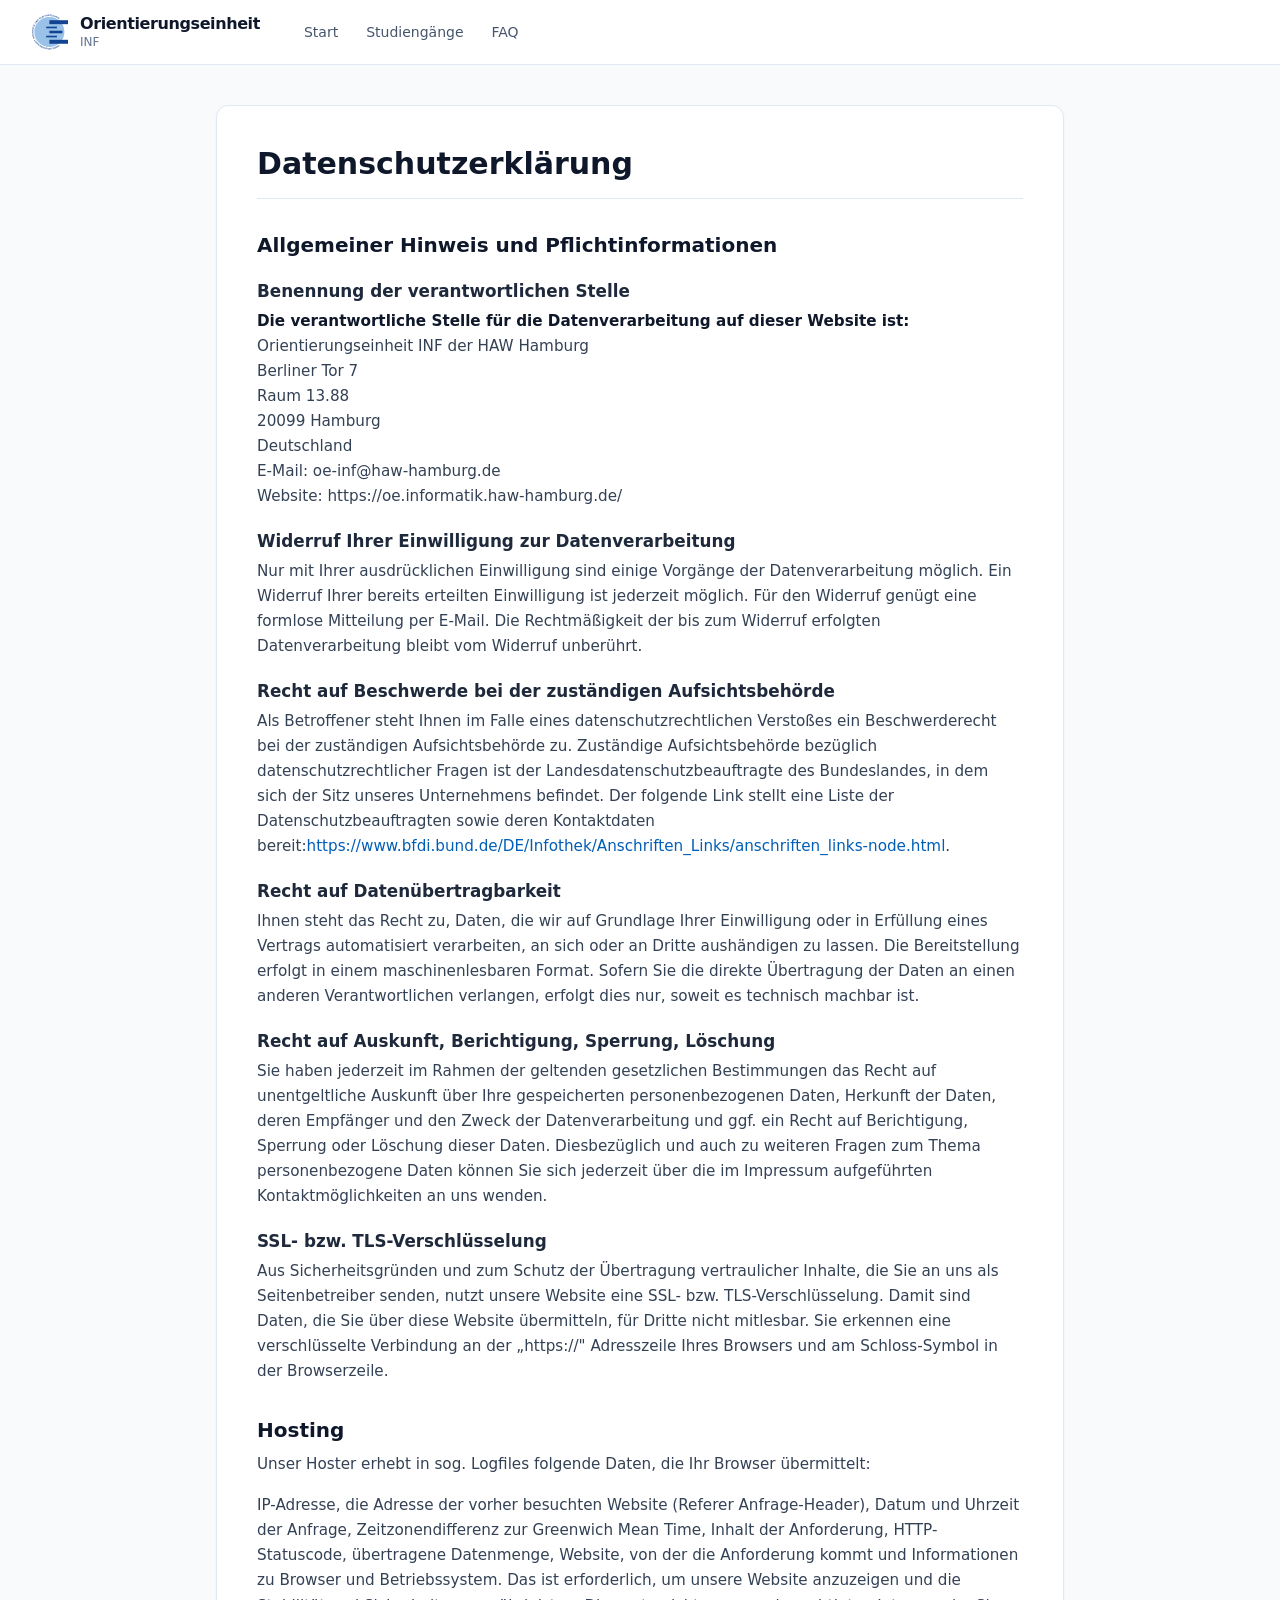
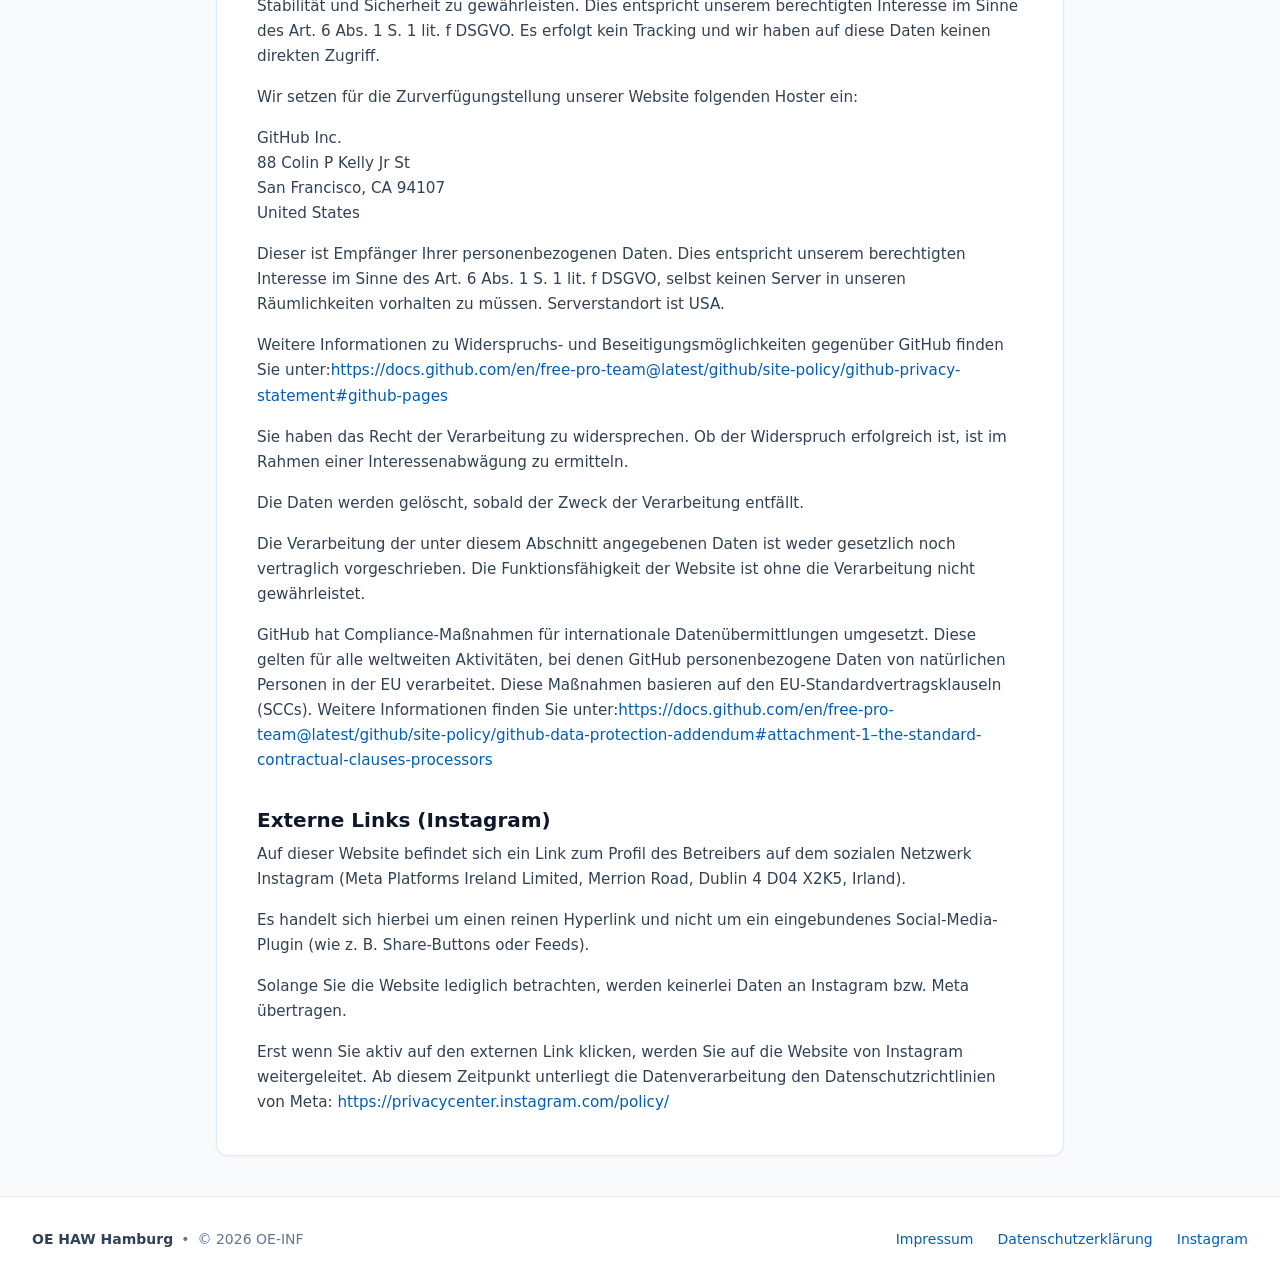
==== commit af2e1ac7: "deploy: HAW-Hamburg-OE-EMI-INF/oe-website@a56bf60b4bd8f26ec0c135e4efc205e054c752b7" ====
--- a/datenschutz/index.html
+++ b/datenschutz/index.html
@@ -1,4 +1,4 @@
-<!DOCTYPE html><html class="scroll-smooth" lang="de"><head><meta charset="UTF-8"><meta content="width=device-width, initial-scale=1.0" name="viewport"><title>Datenschutzerklärung - Orientierungseinheit INF</title><link href="/favicon.ico" rel="icon" type="image/x-icon"><link rel="stylesheet" href="/_astro/Layout.DRbM_zcR.css"><style>.legal-content h1{color:#0f172a;border-bottom:1px solid #e2e8f0;margin-bottom:1.5rem;padding-bottom:1rem;font-size:1.875rem;font-weight:700;line-height:2.25rem}.legal-content h2{color:#0f172a;margin-top:2rem;margin-bottom:.5rem;font-size:1.25rem;font-weight:600;line-height:1.75rem}.legal-content h3{color:#1e293b;margin-top:1.25rem;margin-bottom:.35rem;font-size:1.05rem;font-weight:600;line-height:1.5rem}.legal-content p{color:#334155;margin-bottom:1rem;font-size:.95rem;line-height:1.65}.legal-content p:last-child{margin-bottom:0}.legal-content a{color:var(--color-primary-600,#005eb6);text-decoration:none;transition:color .15s}.legal-content a:hover{color:var(--color-primary-700,#00479b);text-decoration:underline}.legal-content strong{color:#0f172a;font-weight:600}.legal-content ul,.legal-content ol{color:#334155;margin-bottom:1rem;margin-left:1.25rem;font-size:.95rem;line-height:1.65}.legal-content ul{list-style-type:disc}.legal-content ol{list-style-type:decimal}.legal-content li{margin-bottom:.25rem}
+<!DOCTYPE html><html class="scroll-smooth" lang="de"><head><meta charset="UTF-8"><meta content="width=device-width, initial-scale=1.0" name="viewport"><title>Datenschutzerklärung - Orientierungseinheit INF</title><link href="/favicon.ico" rel="icon" type="image/x-icon"><link rel="stylesheet" href="/_astro/Layout.BconVt2w.css"><style>.legal-content h1{color:#0f172a;border-bottom:1px solid #e2e8f0;margin-bottom:1.5rem;padding-bottom:1rem;font-size:1.875rem;font-weight:700;line-height:2.25rem}.legal-content h2{color:#0f172a;margin-top:2rem;margin-bottom:.5rem;font-size:1.25rem;font-weight:600;line-height:1.75rem}.legal-content h3{color:#1e293b;margin-top:1.25rem;margin-bottom:.35rem;font-size:1.05rem;font-weight:600;line-height:1.5rem}.legal-content p{color:#334155;margin-bottom:1rem;font-size:.95rem;line-height:1.65}.legal-content p:last-child{margin-bottom:0}.legal-content a{color:var(--color-primary-600,#005eb6);text-decoration:none;transition:color .15s}.legal-content a:hover{color:var(--color-primary-700,#00479b);text-decoration:underline}.legal-content strong{color:#0f172a;font-weight:600}.legal-content ul,.legal-content ol{color:#334155;margin-bottom:1rem;margin-left:1.25rem;font-size:.95rem;line-height:1.65}.legal-content ul{list-style-type:disc}.legal-content ol{list-style-type:decimal}.legal-content li{margin-bottom:.25rem}
 </style></head><body class="selection:bg-primary-200 selection:text-primary-900 flex min-h-screen flex-col bg-slate-50 text-slate-800 antialiased"><header class="sticky top-0 z-40 w-full border-b border-slate-200 bg-white backdrop-blur-md"><div class="mx-auto max-w-7xl px-4 sm:px-6 lg:px-8"><div class="flex h-16 items-center"><a class="group flex items-center gap-3 focus:outline-hidden justify-start" href="/"><svg viewBox="0 0 354.88 343.11" class="h-9 w-9"><defs><style>.cls-1{fill:#124491;}.cls-2{fill:#9ac2e8;}</style></defs><g id="Layer_2" data-name="Layer 2"><g id="Layer_1-2" data-name="Layer 1"><path class="cls-1" d="M261.5,304.69a7.93,7.93,0,0,1,2.83-1.22,7.51,7.51,0,0,1,5.63,1,7.17,7.17,0,0,1,2.14,2.11,7.27,7.27,0,0,1,1.15,2.77,7.45,7.45,0,0,1,0,2.9,7.64,7.64,0,0,1-1.14,2.7,8.12,8.12,0,0,1-2.2,2.17,8,8,0,0,1-2.81,1.2,7.42,7.42,0,0,1-2.93,0,7.55,7.55,0,0,1-6-6,7.21,7.21,0,0,1,0-2.89,7.29,7.29,0,0,1,1.14-2.7A7.8,7.8,0,0,1,261.5,304.69Zm1.55,2.29a4.38,4.38,0,0,0-1.3,1.31,4.55,4.55,0,0,0-.62,3.44,5.16,5.16,0,0,0,2.1,3.12,4.63,4.63,0,0,0,1.64.69,4.58,4.58,0,0,0,1.77,0,4.77,4.77,0,0,0,3-2,4.57,4.57,0,0,0,.66-1.64,4.64,4.64,0,0,0,0-1.78,4.82,4.82,0,0,0-.74-1.74,5.15,5.15,0,0,0-1.36-1.39,4.57,4.57,0,0,0-1.66-.7,4.39,4.39,0,0,0-1.77,0A4.55,4.55,0,0,0,263.05,307Z" transform="translate(-3.1 -2.96)" /><path class="cls-1" d="M252.65,310.61l6.81,12.86-6.26,3.32a5.82,5.82,0,0,1-2.6.73,4.28,4.28,0,0,1-4-2.36,4.14,4.14,0,0,1-.46-2.52,4.59,4.59,0,0,1,1.08-2.37l-5.67-3.8,3-1.58,5.13,3.59,2.9-1.54L250,312Zm1.1,8.52-3.38,1.79a2.39,2.39,0,0,0-1.19,1.25,2,2,0,0,0,1.33,2.51,2.36,2.36,0,0,0,1.7-.28l3.38-1.79Z" transform="translate(-3.1 -2.96)" /><path class="cls-1" d="M239.16,317.44l5.9,13.31L242.3,332l-5.9-13.31Z" transform="translate(-3.1 -2.96)" /><path class="cls-1" d="M233.13,320.13l5,13.68-10.51,3.83-.9-2.46,7.68-2.8-1.14-3.13-5.06,1.85-.87-2.36,5.06-1.85-1.19-3.27-7.75,2.84-.9-2.46Z" transform="translate(-3.1 -2.96)" /><path class="cls-1" d="M219.6,324.94l3.61,14.1-2.78.71-9.33-7.31,2.34,9.1-2.76.71-3.62-14.1,2.58-.66,9.61,7.58-2.41-9.43Z" transform="translate(-3.1 -2.96)" /><path class="cls-1" d="M199.63,329.41l1.79,11.76,4.85-.74.4,2.63L194,345l-.41-2.63,4.84-.73-1.8-11.77Z" transform="translate(-3.1 -2.96)" /><path class="cls-1" d="M189.17,330.75l1.23,14.5-3,.26L186.17,331Z" transform="translate(-3.1 -2.96)" /><path class="cls-1" d="M182.55,331.31l.26,14.56-11.19.19-.05-2.62,8.18-.14-.06-3.33-5.39.1,0-2.52,5.38-.09-.06-3.48-8.25.15-.05-2.62Z" transform="translate(-3.1 -2.96)" /><path class="cls-1" d="M168.22,331.41l-1.09,14.52-7.07-.53a5.63,5.63,0,0,1-2.58-.77,4.3,4.3,0,0,1-1.65-1.71,4.35,4.35,0,0,1-.45-2.4,4.09,4.09,0,0,1,1-2.38,4.58,4.58,0,0,1,2.17-1.43l-2.76-6.23,3.36.25,2.42,5.77,3.28.25.41-5.56Zm-3.61,7.81-3.82-.29a2.36,2.36,0,0,0-1.66.42,1.75,1.75,0,0,0-.72,1.36,1.81,1.81,0,0,0,.5,1.48,2.37,2.37,0,0,0,1.59.66l3.82.29Z" transform="translate(-3.1 -2.96)" /><path class="cls-1" d="M147.11,328.85a7,7,0,0,1,3.22,1.37,5.37,5.37,0,0,1,1.81,2.61,7.21,7.21,0,0,1,.17,3.55l-1.43,8.13-2.95-.52,1.43-8.13a4.41,4.41,0,0,0-.07-2,3,3,0,0,0-1-1.48,3.4,3.4,0,0,0-1.69-.75,3.48,3.48,0,0,0-1.89.12,3,3,0,0,0-1.39,1.06,4.47,4.47,0,0,0-.75,1.89l-1.43,8.13-3-.52,1.43-8.14a7.17,7.17,0,0,1,1.38-3.25,5.44,5.44,0,0,1,2.59-1.84A6.92,6.92,0,0,1,147.11,328.85Z" transform="translate(-3.1 -2.96)" /><path class="cls-1" d="M137.47,327.19l-4,14-2.76-.79-4.35-11-2.59,9-2.74-.78,4-14,2.56.73,4.46,11.41,2.68-9.36Z" transform="translate(-3.1 -2.96)" /><path class="cls-1" d="M115.12,319.58a7.74,7.74,0,0,1,4.25,4.08,7.34,7.34,0,0,1,.63,2.84,7.45,7.45,0,0,1-.58,2.94,7.11,7.11,0,0,1-1.66,2.5,7.41,7.41,0,0,1-2.41,1.6,7.29,7.29,0,0,1-2.86.56,7.68,7.68,0,0,1-3-.61,8.35,8.35,0,0,1-2.88-1.95,7,7,0,0,1-1.69-2.86l2.67-1a4.94,4.94,0,0,0,3,3.24,4.59,4.59,0,0,0,1.83.36,4.49,4.49,0,0,0,1.71-.38,4.68,4.68,0,0,0,1.45-1,5.18,5.18,0,0,0,1-1.63,5,5,0,0,0,.38-1.88,4.36,4.36,0,0,0-.34-1.77,4.67,4.67,0,0,0-2.58-2.53,4.42,4.42,0,0,0-1.86-.33,4,4,0,0,0-1.71.47,3.6,3.6,0,0,0-1.29,1.16l4,1.63-1,2.42-7-2.85.35-.84a7.82,7.82,0,0,1,1.64-2.56,7.14,7.14,0,0,1,2.31-1.61,7,7,0,0,1,2.73-.59A7.46,7.46,0,0,1,115.12,319.58Z" transform="translate(-3.1 -2.96)" /><path class="cls-1" d="M101.12,313a9.25,9.25,0,0,1,2.72,2.2,9.81,9.81,0,0,1,1.77,3l-2.55,1.12a9.11,9.11,0,0,0-1.39-2.59,6.13,6.13,0,0,0-2-1.62,5,5,0,0,0-1.5-.55,2.29,2.29,0,0,0-1.21.08,1.46,1.46,0,0,0-.78.69,1.39,1.39,0,0,0-.07,1.28,4.24,4.24,0,0,0,1.34,1.42l2.32,1.8a5.17,5.17,0,0,1,1.88,2.5,3.48,3.48,0,0,1-.34,2.72,3.93,3.93,0,0,1-1.73,1.74,4.45,4.45,0,0,1-2.46.4,7.83,7.83,0,0,1-2.94-1,10,10,0,0,1-2.57-2,8.52,8.52,0,0,1-1.78-2.65l2.47-1.2a7.6,7.6,0,0,0,3.24,3.7,4.59,4.59,0,0,0,1.35.48,2.22,2.22,0,0,0,1.08-.07,1.24,1.24,0,0,0,.68-.59,1.2,1.2,0,0,0,.07-1.17,4.12,4.12,0,0,0-1.14-1.24l-2.22-1.68a6.11,6.11,0,0,1-2.24-2.76,3.55,3.55,0,0,1,.31-2.91,4.08,4.08,0,0,1,1.82-1.81A5,5,0,0,1,98,312,8.43,8.43,0,0,1,101.12,313Z" transform="translate(-3.1 -2.96)" /><path class="cls-1" d="M93.24,308.9l-8,12.18L75.9,315l1.44-2.19,6.84,4.47L86,314.45l-4.51-2.95,1.38-2.11,4.51,2.95,1.9-2.9-6.91-4.53,1.44-2.19Z" transform="translate(-3.1 -2.96)" /><path class="cls-1" d="M81.35,300.81l-8.77,11.63-2.41-1.82L78.94,299Z" transform="translate(-3.1 -2.96)" /><path class="cls-1" d="M76.05,296.88l-9.6,10.94-2.16-1.89.77-11.83-6.2,7.07-2.14-1.88,9.6-10.94,2,1.75-.83,12.22L73.9,295Z" transform="translate(-3.1 -2.96)" /><path class="cls-1" d="M63.78,285.87,53.1,295.76l-2.05-2.21,4.29-4-4.55-4.92-4.29,4-2-2.22,10.68-9.89,2,2.21-4.36,4,4.55,4.92,4.36-4Z" transform="translate(-3.1 -2.96)" /><path class="cls-1" d="M52.87,273.77l-11.59,8.81-6.77-8.91,2.09-1.59,4.94,6.51,2.65-2-3.26-4.29,2-1.52,3.25,4.28L49,273l-5-6.57,2.09-1.59Z" transform="translate(-3.1 -2.96)" /><path class="cls-1" d="M44.37,262.17l-12.15,8-1.66-2.52,12.15-8Z" transform="translate(-3.1 -2.96)" /><path class="cls-1" d="M38.75,253.19,28.4,259.06l2.42,4.27-2.31,1.32L22.19,253.5l2.31-1.31,2.41,4.25,10.35-5.87Z" transform="translate(-3.1 -2.96)" /><path class="cls-1" d="M29.52,234.5,16,239.93l-1.13-2.8,13.51-5.43Z" transform="translate(-3.1 -2.96)" /><path class="cls-1" d="M27,228.39l-13.87,4.42-.87-2.73L19,220.35l-9,2.85-.87-2.72,13.88-4.41.8,2.53-7,10,9.28-2.95Z" transform="translate(-3.1 -2.96)" /><path class="cls-1" d="M22.23,212.6,8,215.63l-2.33-11,2.56-.55,1.71,8,3.36-.72-1.14-5.35,2.46-.52,1.14,5.35,5.86-1.25Z" transform="translate(-3.1 -2.96)" /><path class="cls-1" d="M18.92,192.45a8,8,0,0,1-.23,3.07,7.51,7.51,0,0,1-1.31,2.62,7.67,7.67,0,0,1-2.19,1.9,7.24,7.24,0,0,1-2.86.92,7.26,7.26,0,0,1-3-.25,7.75,7.75,0,0,1-2.57-1.36,7.56,7.56,0,0,1-1.86-2.26,7.87,7.87,0,0,1,.63-8.62,7.35,7.35,0,0,1,5.05-2.8,7.38,7.38,0,0,1,5.55,1.6A7.62,7.62,0,0,1,18,189.53,7.92,7.92,0,0,1,18.92,192.45Zm-2.75.31A4.51,4.51,0,0,0,15.6,191a4.74,4.74,0,0,0-1.15-1.33,4.59,4.59,0,0,0-1.61-.8,4.83,4.83,0,0,0-1.9-.14,5,5,0,0,0-1.84.56,4.61,4.61,0,0,0-1.37,1.14A4.89,4.89,0,0,0,6.9,192a4.44,4.44,0,0,0-.16,1.82,4.77,4.77,0,0,0,.57,1.79,4.55,4.55,0,0,0,1.16,1.34,4.61,4.61,0,0,0,1.59.81,4.89,4.89,0,0,0,1.88.14,5.06,5.06,0,0,0,1.86-.57,4.7,4.7,0,0,0,1.39-1.14,4.62,4.62,0,0,0,.82-1.57A4.57,4.57,0,0,0,16.17,192.76Z" transform="translate(-3.1 -2.96)" /><path class="cls-1" d="M17.78,181.85l-14.56.23L3.1,175a6,6,0,0,1,.53-2.64,4.27,4.27,0,0,1,3.91-2.46,4,4,0,0,1,2.45.73,4.49,4.49,0,0,1,1.63,2l6-3.32.05,3.37-5.53,2.94.06,3.28,5.57-.09ZM9.68,179l-.06-3.82a2.39,2.39,0,0,0-.57-1.63,1.8,1.8,0,0,0-1.42-.59,1.82,1.82,0,0,0-1.43.64,2.39,2.39,0,0,0-.51,1.64L5.75,179Z" transform="translate(-3.1 -2.96)" /><path class="cls-1" d="M17.67,166.77,3.18,165.34l.38-3.87,8.22-3.19-7.43-4.74.37-3.83,14.49,1.43L18.94,154l-10.67-1,9.13,6L7.24,162.94,17.94,164Z" transform="translate(-3.1 -2.96)" /><path class="cls-1" d="M19.55,149l-13-8.91.74-3.41,15.47-2.73-.68,3.2-4,.64-1.26,5.9,3.41,2.24Zm-4.93-6.74.87-4.08-5.68.89Z" transform="translate(-3.1 -2.96)" /><path class="cls-1" d="M23.89,130.63,12.5,127.2l-1.41,4.7-2.55-.77,3.69-12.27,2.55.77-1.41,4.68,11.39,3.43Z" transform="translate(-3.1 -2.96)" /><path class="cls-1" d="M27.18,120.61l-13.63-5.13,1.06-2.82,13.63,5.13Z" transform="translate(-3.1 -2.96)" /><path class="cls-1" d="M29.48,114.41l-13.23-6.08,1.26-2.74,5.92,2.72L20.17,99.8l1.54-3.34,3.34,9.32,10-3.54-1.69,3.67-8.79,2.94,6.14,2.82Z" transform="translate(-3.1 -2.96)" /><path class="cls-1" d="M44.94,86.47a7,7,0,0,1-2.58,2.37,5.35,5.35,0,0,1-3.12.58,7.25,7.25,0,0,1-3.3-1.3l-6.83-4.65L30.8,81l6.82,4.64a4.33,4.33,0,0,0,1.89.77,3,3,0,0,0,1.74-.28,3.51,3.51,0,0,0,1.38-1.23,3.57,3.57,0,0,0,.67-1.78,3,3,0,0,0-.41-1.69A4.43,4.43,0,0,0,41.48,80l-6.82-4.65,1.69-2.49,6.83,4.64a7.16,7.16,0,0,1,2.4,2.59,5.59,5.59,0,0,1,.62,3.13A7,7,0,0,1,44.94,86.47Z" transform="translate(-3.1 -2.96)" /><path class="cls-1" d="M50.42,78.34,39.29,69l1.85-2.2L53,67.3l-7.19-6.06,1.84-2.17,11.13,9.38-1.72,2-12.22-.6,7.44,6.27Z" transform="translate(-3.1 -2.96)" /><path class="cls-1" d="M61.19,65.87,51.09,55.38l4-3.88a8.17,8.17,0,0,1,2.58-1.71,7.81,7.81,0,0,1,2.83-.57,7.43,7.43,0,0,1,2.78.54,7.06,7.06,0,0,1,4.4,6.91,7.79,7.79,0,0,1-.69,2.8A8,8,0,0,1,65.22,62Zm.31-4,1.83-1.76a4.6,4.6,0,0,0,1.06-1.52,4.73,4.73,0,0,0,.39-1.73,4.18,4.18,0,0,0-.3-1.71,4.53,4.53,0,0,0-1-1.54A4.79,4.79,0,0,0,62,52.52a4.58,4.58,0,0,0-5,.92l-1.85,1.78Z" transform="translate(-3.1 -2.96)" /><path class="cls-1" d="M81.17,48.3l-8.26-12L82.12,30l1.49,2.16-6.73,4.64,1.89,2.74,4.43-3.06,1.43,2.08-4.43,3,2,2.86L89,39.75l1.48,2.15Z" transform="translate(-3.1 -2.96)" /><path class="cls-1" d="M93.09,40.29,86,27.6l2.63-1.48,5.84,10.37,6.94-3.91,1.3,2.32Z" transform="translate(-3.1 -2.96)" /><path class="cls-1" d="M105.34,33.56l-6-13.28,10.21-4.58,1.08,2.39-7.46,3.35,1.36,3,4.92-2.21,1,2.3-4.91,2.21L107,29.94l7.53-3.39,1.08,2.39Z" transform="translate(-3.1 -2.96)" /><path class="cls-1" d="M118.51,27.8,113.84,14l2.86-1,2.09,6.17L122.73,11l3.48-1.18-4.47,8.83,9.46,4.86-3.82,1.29-8.18-4.37,2.17,6.41Z" transform="translate(-3.1 -2.96)" /><path class="cls-1" d="M136.88,22.17l-2.73-11.58-4.78,1.13-.61-2.59,12.47-2.94.62,2.59L137.09,9.9l2.73,11.58Z" transform="translate(-3.1 -2.96)" /><path class="cls-1" d="M147.15,19.91l-2-14.42,7-1a5.89,5.89,0,0,1,2.68.21,4.27,4.27,0,0,1,2,1.34,4.33,4.33,0,0,1,1,2.24,4.1,4.1,0,0,1-.43,2.52,4.59,4.59,0,0,1-1.82,1.86l4,5.52-3.34.46-3.58-5.14-3.26.45.76,5.52Zm1.9-8.38,3.79-.52a2.44,2.44,0,0,0,1.54-.76,1.8,1.8,0,0,0,.42-1.49A1.86,1.86,0,0,0,154,7.42a2.4,2.4,0,0,0-1.69-.31l-3.79.52Z" transform="translate(-3.1 -2.96)" /><path class="cls-1" d="M169.26,18a7.83,7.83,0,0,1-3-.47A7.54,7.54,0,0,1,163.71,16,7.79,7.79,0,0,1,162,13.64a7.56,7.56,0,0,1-.19-5.88,7.61,7.61,0,0,1,1.57-2.45,7.42,7.42,0,0,1,2.4-1.68,8.2,8.2,0,0,1,6-.19A7.5,7.5,0,0,1,174.3,5,7.37,7.37,0,0,1,176,7.3a7.48,7.48,0,0,1-1.36,8.32,7.53,7.53,0,0,1-2.4,1.68A7.87,7.87,0,0,1,169.26,18Zm-.09-2.76a4.49,4.49,0,0,0,1.8-.42,4.77,4.77,0,0,0,1.42-1,4.7,4.7,0,0,0,.93-1.54,4.91,4.91,0,0,0,.29-1.88,4.93,4.93,0,0,0-.41-1.88,4.76,4.76,0,0,0-1-1.46,4.63,4.63,0,0,0-1.49-1,4.49,4.49,0,0,0-1.8-.3,4.56,4.56,0,0,0-3.26,1.47,4.67,4.67,0,0,0-.93,1.51,5,5,0,0,0-.29,1.87,4.94,4.94,0,0,0,.42,1.9,4.57,4.57,0,0,0,4.35,2.73Z" transform="translate(-3.1 -2.96)" /><path class="cls-1" d="M183,17.89,183.76,6l-4.9-.31L179,3l12.79.82-.17,2.66-4.88-.31L186,18.08Z" transform="translate(-3.1 -2.96)" /><path class="cls-1" d="M193.51,18.73l2.26-14.39,11,1.74-.4,2.59L198.34,7.4l-.51,3.29,5.32.83L202.76,14l-5.32-.84-.54,3.43,8.16,1.29-.41,2.58Z" transform="translate(-3.1 -2.96)" /><path class="cls-1" d="M213.75,22.87a8.23,8.23,0,0,1-2.81-1.3,7.71,7.71,0,0,1-2-2.15,7.4,7.4,0,0,1-1-2.71,7.28,7.28,0,0,1,.15-3A7.47,7.47,0,0,1,209.37,11a7.55,7.55,0,0,1,2.19-1.91,7.71,7.71,0,0,1,2.78-.95,7.88,7.88,0,0,1,3.08.19,8,8,0,0,1,2.18.89,8.3,8.3,0,0,1,1.79,1.42,6.45,6.45,0,0,1,1.25,1.81l-2.46,1.44a5,5,0,0,0-1.4-1.86,5,5,0,0,0-2-1,4.7,4.7,0,0,0-1.86-.1,4.56,4.56,0,0,0-3,1.81,5.06,5.06,0,0,0-.91,3.65,4.87,4.87,0,0,0,.6,1.69,4.51,4.51,0,0,0,1.21,1.33,4.81,4.81,0,0,0,1.76.8,5,5,0,0,0,2.2.07,5.22,5.22,0,0,0,2-.91l1.41,2.38a7.19,7.19,0,0,1-1.93,1,8.28,8.28,0,0,1-2.23.39A8.66,8.66,0,0,1,213.75,22.87Z" transform="translate(-3.1 -2.96)" /><path class="cls-1" d="M222.16,25l5-13.68,2.83,1-2,5.49,6.29,2.3,2-5.49,2.83,1-5,13.68-2.83-1,2-5.59L227,20.4,225,26Z" transform="translate(-3.1 -2.96)" /><path class="cls-1" d="M237.39,30.72l6.41-13.08,2.57,1.27,2.35,11.61,4.13-8.44,2.56,1.26L249,36.41l-2.39-1.17-2.38-12L240,32Z" transform="translate(-3.1 -2.96)" /><path class="cls-1" d="M252.07,38.27l7.36-12.57,2.6,1.53-7.35,12.56Z" transform="translate(-3.1 -2.96)" /><path class="cls-1" d="M257.79,41.58l8.22-12,2.49,1.71-3.68,5.37,8.93-1.78,3,2.08L267,38.66l1.8,10.48-3.33-2.27-1.42-9.17-3.81,5.58Z" transform="translate(-3.1 -2.96)" /><path class="cls-2" d="M322.43,174.4a148.07,148.07,0,1,1-148-148A148.05,148.05,0,0,1,322.43,174.4Z" transform="translate(-3.1 -2.96)" /><rect class="cls-1" x="171.27" y="158.94" width="128.62" height="25.3" /><rect class="cls-1" x="140.04" y="118.76" width="105.93" height="16.25" /><rect class="cls-1" x="139.77" y="208.17" width="105.93" height="16.25" /><rect class="cls-1" x="171.27" y="248.48" width="183.6" height="39.03" /><rect class="cls-1" x="171.27" y="55.39" width="183.6" height="39.03" /></g></g></svg><div class="flex flex-col"><span class="text-base leading-tight font-bold tracking-tight text-slate-900">Orientierungseinheit</span><span class="text-xs font-medium text-slate-500"> INF </span></div></a><!-- Desktop Navigation --><nav class="hidden items-center gap-1 pl-8 md:flex"><a class="rounded-md px-3 py-2 text-sm font-medium hover:text-primary-700 text-slate-600 hover:bg-slate-50" href="/">Start</a><a class="rounded-md px-3 py-2 text-sm font-medium hover:text-primary-700 text-slate-600 hover:bg-slate-50" href="/studiengang">Studiengänge</a><a class="rounded-md px-3 py-2 text-sm font-medium hover:text-primary-700 text-slate-600 hover:bg-slate-50" href="/faq">FAQ</a></nav><div class="flex grow items-center justify-end gap-2"><!-- Mobile Menu Toggle Button --><button aria-controls="mobile-menu" aria-expanded="false" aria-label="Menü öffnen" class="group inline-flex h-10 w-10 items-center justify-center rounded-lg text-slate-600 hover:bg-slate-100 focus:outline-hidden md:hidden" id="mobile-menu-btn" type="button"><span class="sr-only">Menü umschalten</span><span class="relative h-6 w-6"><svg fill="none" stroke="currentColor" viewBox="0 0 24 24" stroke-width="2" stroke-linecap="round" stroke-linejoin="round" class="absolute inset-0 h-6 w-6 transition-all duration-300 ease-in-out group-aria-expanded:scale-0 group-aria-expanded:rotate-90 group-aria-expanded:opacity-0">
   <path d="M4 6h16M4 12h16M4 18h16"></path>
 </svg><svg fill="none" stroke="currentColor" viewBox="0 0 24 24" stroke-width="2" stroke-linecap="round" stroke-linejoin="round" class="absolute inset-0 h-6 w-6 scale-0 -rotate-90 opacity-0 transition-all duration-300 ease-in-out group-aria-expanded:scale-100 group-aria-expanded:rotate-0 group-aria-expanded:opacity-100">
--- a/_astro/Layout.BconVt2w.css
+++ b/_astro/Layout.BconVt2w.css
@@ -0,0 +1,2 @@
+/*! tailwindcss v4.3.4 | MIT License | https://tailwindcss.com */
+@layer properties{@supports (((-webkit-hyphens:none)) and (not (margin-trim:block))) or ((-moz-orient:inline) and (not (color:rgb(from red r g b)))){*,:before,:after,::backdrop{--tw-translate-x:0;--tw-translate-y:0;--tw-translate-z:0;--tw-scale-x:1;--tw-scale-y:1;--tw-scale-z:1;--tw-rotate-x:initial;--tw-rotate-y:initial;--tw-rotate-z:initial;--tw-skew-x:initial;--tw-skew-y:initial;--tw-scroll-snap-strictness:proximity;--tw-space-y-reverse:0;--tw-border-style:solid;--tw-leading:initial;--tw-font-weight:initial;--tw-tracking:initial;--tw-shadow:0 0 #0000;--tw-shadow-color:initial;--tw-shadow-alpha:100%;--tw-inset-shadow:0 0 #0000;--tw-inset-shadow-color:initial;--tw-inset-shadow-alpha:100%;--tw-ring-color:initial;--tw-ring-shadow:0 0 #0000;--tw-inset-ring-color:initial;--tw-inset-ring-shadow:0 0 #0000;--tw-ring-inset:initial;--tw-ring-offset-width:0px;--tw-ring-offset-color:#fff;--tw-ring-offset-shadow:0 0 #0000;--tw-blur:initial;--tw-brightness:initial;--tw-contrast:initial;--tw-grayscale:initial;--tw-hue-rotate:initial;--tw-invert:initial;--tw-opacity:initial;--tw-saturate:initial;--tw-sepia:initial;--tw-drop-shadow:initial;--tw-drop-shadow-color:initial;--tw-drop-shadow-alpha:100%;--tw-drop-shadow-size:initial;--tw-backdrop-blur:initial;--tw-backdrop-brightness:initial;--tw-backdrop-contrast:initial;--tw-backdrop-grayscale:initial;--tw-backdrop-hue-rotate:initial;--tw-backdrop-invert:initial;--tw-backdrop-opacity:initial;--tw-backdrop-saturate:initial;--tw-backdrop-sepia:initial;--tw-duration:initial;--tw-ease:initial}}}@layer theme{:root,:host{--font-sans:"Roboto", system-ui, -apple-system, BlinkMacSystemFont, "Segoe UI", Roboto, "Helvetica Neue", Arial, sans-serif;--font-mono:ui-monospace, SFMono-Regular, Menlo, Monaco, Consolas, "Liberation Mono", "Courier New", monospace;--color-slate-50:oklch(98.4% .003 247.858);--color-slate-100:oklch(96.8% .007 247.896);--color-slate-200:oklch(92.9% .013 255.508);--color-slate-300:oklch(86.9% .022 252.894);--color-slate-400:oklch(70.4% .04 256.788);--color-slate-500:oklch(55.4% .046 257.417);--color-slate-600:oklch(44.6% .043 257.281);--color-slate-700:oklch(37.2% .044 257.287);--color-slate-800:oklch(27.9% .041 260.031);--color-slate-900:oklch(20.8% .042 265.755);--color-white:#fff;--spacing:.25rem;--container-md:28rem;--container-2xl:42rem;--container-3xl:48rem;--container-4xl:56rem;--container-7xl:80rem;--text-xs:.75rem;--text-xs--line-height:calc(1 / .75);--text-sm:.875rem;--text-sm--line-height:calc(1.25 / .875);--text-base:1rem;--text-base--line-height:calc(1.5 / 1);--text-lg:1.125rem;--text-lg--line-height:calc(1.75 / 1.125);--text-xl:1.25rem;--text-xl--line-height:calc(1.75 / 1.25);--text-2xl:1.5rem;--text-2xl--line-height:calc(2 / 1.5);--text-3xl:1.875rem;--text-3xl--line-height:calc(2.25 / 1.875);--text-4xl:2.25rem;--text-4xl--line-height:calc(2.5 / 2.25);--text-5xl:3rem;--text-5xl--line-height:1;--font-weight-medium:500;--font-weight-semibold:600;--font-weight-bold:700;--font-weight-black:900;--tracking-tight:-.025em;--tracking-wide:.025em;--tracking-wider:.05em;--leading-tight:1.25;--leading-snug:1.375;--leading-relaxed:1.625;--radius-md:.375rem;--radius-lg:.5rem;--radius-xl:.75rem;--radius-2xl:1rem;--ease-out:cubic-bezier(0, 0, .2, 1);--ease-in-out:cubic-bezier(.4, 0, .2, 1);--blur-xs:4px;--blur-md:12px;--default-transition-duration:.15s;--default-transition-timing-function:cubic-bezier(.4, 0, .2, 1);--default-font-family:var(--font-sans);--default-mono-font-family:var(--font-mono);--color-haw-50:#eff6ff;--color-haw-100:#dbeafe;--color-haw-200:#bfdbfe;--color-haw-300:#8ac5ff;--color-haw-400:#488fef;--color-haw-500:#1976d2;--color-haw-600:#005eb6;--color-haw-700:#00479b;--color-haw-800:#003ca0;--color-haw-900:#003180;--color-haw-950:#001e67;--color-primary-50:#eff6ff;--color-primary-100:#dbeafe;--color-primary-200:#bfdbfe;--color-primary-300:#8ac5ff;--color-primary-400:#488fef;--color-primary-500:#1976d2;--color-primary-600:#005eb6;--color-primary-700:#00479b;--color-primary-800:#003ca0;--color-primary-900:#003180;--color-primary-950:#001e67}}@layer base{*,:after,:before,::backdrop{box-sizing:border-box;border:0 solid;margin:0;padding:0}::file-selector-button{box-sizing:border-box;border:0 solid;margin:0;padding:0}html,:host{-webkit-text-size-adjust:100%;tab-size:4;line-height:1.5;font-family:var(--default-font-family,-apple-system, BlinkMacSystemFont, "Segoe UI", Roboto, "Helvetica Neue", "Noto Sans", Arial, sans-serif, "Apple Color Emoji", "Segoe UI Emoji", "Segoe UI Symbol", "Noto Color Emoji");font-feature-settings:var(--default-font-feature-settings,normal);font-variation-settings:var(--default-font-variation-settings,normal);-webkit-tap-highlight-color:transparent}hr{height:0;color:inherit;border-top-width:1px}abbr:where([title]){text-decoration:underline dotted}h1,h2,h3,h4,h5,h6{font-size:inherit;font-weight:inherit}a{color:inherit;-webkit-text-decoration:inherit;-webkit-text-decoration:inherit;-webkit-text-decoration:inherit;text-decoration:inherit}b,strong{font-weight:bolder}code,kbd,samp,pre{font-family:var(--default-mono-font-family,ui-monospace, SFMono-Regular, Menlo, Monaco, Consolas, "Liberation Mono", "Courier New", monospace);font-feature-settings:var(--default-mono-font-feature-settings,normal);font-variation-settings:var(--default-mono-font-variation-settings,normal);font-size:1em}small{font-size:80%}sub,sup{vertical-align:baseline;font-size:75%;line-height:0;position:relative}sub{bottom:-.25em}sup{top:-.5em}table{text-indent:0;border-color:inherit;border-collapse:collapse}:-moz-focusring:where(:not(iframe)){outline:auto}progress{vertical-align:baseline}summary{display:list-item}ol,ul,menu{list-style:none}img,svg,video,canvas,audio,iframe,embed,object{vertical-align:middle;display:block}img,video{max-width:100%;height:auto}button,input,select,optgroup,textarea{font:inherit;font-feature-settings:inherit;font-variation-settings:inherit;letter-spacing:inherit;color:inherit;opacity:1;background-color:#0000;border-radius:0}::file-selector-button{font:inherit;font-feature-settings:inherit;font-variation-settings:inherit;letter-spacing:inherit;color:inherit;opacity:1;background-color:#0000;border-radius:0}:where(select:is([multiple],[size])) optgroup{font-weight:bolder}:where(select:is([multiple],[size])) optgroup option{padding-inline-start:20px}::file-selector-button{margin-inline-end:4px}::placeholder{opacity:1}@supports (not ((-webkit-appearance:-apple-pay-button))) or (contain-intrinsic-size:1px){::placeholder{color:currentColor}@supports (color:color-mix(in lab, red, red)){::placeholder{color:color-mix(in oklab, currentcolor 50%, transparent)}}}textarea{resize:vertical}::-webkit-search-decoration{-webkit-appearance:none}::-webkit-date-and-time-value{min-height:1lh;text-align:inherit}::-webkit-datetime-edit{display:inline-flex}::-webkit-datetime-edit-fields-wrapper{padding:0}::-webkit-datetime-edit{padding-block:0}::-webkit-datetime-edit-year-field{padding-block:0}::-webkit-datetime-edit-month-field{padding-block:0}::-webkit-datetime-edit-day-field{padding-block:0}::-webkit-datetime-edit-hour-field{padding-block:0}::-webkit-datetime-edit-minute-field{padding-block:0}::-webkit-datetime-edit-second-field{padding-block:0}::-webkit-datetime-edit-millisecond-field{padding-block:0}::-webkit-datetime-edit-meridiem-field{padding-block:0}::-webkit-calendar-picker-indicator{line-height:1}:-moz-ui-invalid{box-shadow:none}button,input:where([type=button],[type=reset],[type=submit]){appearance:button}::file-selector-button{appearance:button}::-webkit-inner-spin-button{height:auto}::-webkit-outer-spin-button{height:auto}[hidden]:where(:not([hidden=until-found])){display:none!important}html{font-family:var(--font-sans);scroll-behavior:smooth;background-color:var(--color-bg-page);color:var(--color-text-main)}body{flex-direction:column;min-height:100vh;margin:0;transition:background-color .2s,color .2s;display:flex}a{color:var(--color-primary-600);text-decoration:none;transition:color .15s}a:hover{color:var(--color-primary-800)}}@layer components;@layer utilities{.sr-only{clip-path:inset(50%);white-space:nowrap;border-width:0;width:1px;height:1px;margin:-1px;padding:0;position:absolute;overflow:hidden}.absolute{position:absolute}.relative{position:relative}.static{position:static}.sticky{position:sticky}.inset-0{inset:0}.top-0{top:0}.top-1\/2{top:50%}.-right-3{right:calc(var(--spacing) * -3)}.right-1\/2{right:50%}.-left-3{left:calc(var(--spacing) * -3)}.left-1\/2{left:50%}.z-0{z-index:0}.z-10{z-index:10}.z-40{z-index:40}.-mx-6{margin-inline:calc(var(--spacing) * -6)}.mx-auto{margin-inline:auto}.-mt-1\.5{margin-top:calc(var(--spacing) * -1.5)}.mt-0\.5{margin-top:calc(var(--spacing) * .5)}.mt-1{margin-top:var(--spacing)}.mt-1\.5{margin-top:calc(var(--spacing) * 1.5)}.mt-2{margin-top:calc(var(--spacing) * 2)}.mt-5{margin-top:calc(var(--spacing) * 5)}.mt-auto{margin-top:auto}.mb-1{margin-bottom:var(--spacing)}.mb-3{margin-bottom:calc(var(--spacing) * 3)}.mb-4{margin-bottom:calc(var(--spacing) * 4)}.mb-6{margin-bottom:calc(var(--spacing) * 6)}.ml-1{margin-left:var(--spacing)}.ml-3{margin-left:calc(var(--spacing) * 3)}.block{display:block}.flex{display:flex}.grid{display:grid}.hidden{display:none}.inline-block{display:inline-block}.inline-flex{display:inline-flex}.h-0\.5{height:calc(var(--spacing) * .5)}.h-1\.5{height:calc(var(--spacing) * 1.5)}.h-2{height:calc(var(--spacing) * 2)}.h-3{height:calc(var(--spacing) * 3)}.h-4{height:calc(var(--spacing) * 4)}.h-5{height:calc(var(--spacing) * 5)}.h-6{height:calc(var(--spacing) * 6)}.h-7{height:calc(var(--spacing) * 7)}.h-9{height:calc(var(--spacing) * 9)}.h-10{height:calc(var(--spacing) * 10)}.h-12{height:calc(var(--spacing) * 12)}.h-16{height:calc(var(--spacing) * 16)}.h-full{height:100%}.min-h-15{min-height:calc(var(--spacing) * 15)}.min-h-105{min-height:calc(var(--spacing) * 105)}.min-h-screen{min-height:100vh}.w-1\.5{width:calc(var(--spacing) * 1.5)}.w-2{width:calc(var(--spacing) * 2)}.w-3{width:calc(var(--spacing) * 3)}.w-4{width:calc(var(--spacing) * 4)}.w-5{width:calc(var(--spacing) * 5)}.w-6{width:calc(var(--spacing) * 6)}.w-7{width:calc(var(--spacing) * 7)}.w-9{width:calc(var(--spacing) * 9)}.w-10{width:calc(var(--spacing) * 10)}.w-12{width:calc(var(--spacing) * 12)}.w-16{width:calc(var(--spacing) * 16)}.w-\[calc\(100vw-4\.5rem\)\]{width:calc(100vw - 4.5rem)}.w-auto{width:auto}.w-full{width:100%}.max-w-2xl{max-width:var(--container-2xl)}.max-w-3xl{max-width:var(--container-3xl)}.max-w-4xl{max-width:var(--container-4xl)}.max-w-7xl{max-width:var(--container-7xl)}.max-w-60{max-width:calc(var(--spacing) * 60)}.max-w-md{max-width:var(--container-md)}.min-w-0{min-width:0}.min-w-\[min\(100\%\,12\.5rem\)\]{min-width:min(100%,12.5rem)}.flex-1{flex:1}.shrink-0{flex-shrink:0}.grow{flex-grow:1}.-translate-y-1{--tw-translate-y:calc(var(--spacing) * -1);translate:var(--tw-translate-x) var(--tw-translate-y)}.-translate-y-1\/2{--tw-translate-y:calc(calc(1 / 2 * 100%) * -1);translate:var(--tw-translate-x) var(--tw-translate-y)}.scale-0{--tw-scale-x:0%;--tw-scale-y:0%;--tw-scale-z:0%;scale:var(--tw-scale-x) var(--tw-scale-y)}.scale-105{--tw-scale-x:105%;--tw-scale-y:105%;--tw-scale-z:105%;scale:var(--tw-scale-x) var(--tw-scale-y)}.-rotate-90{rotate:-90deg}.transform{transform:var(--tw-rotate-x, ) var(--tw-rotate-y, ) var(--tw-rotate-z, ) var(--tw-skew-x, ) var(--tw-skew-y, )}.cursor-pointer{cursor:pointer}.snap-x{scroll-snap-type:x var(--tw-scroll-snap-strictness)}.snap-mandatory{--tw-scroll-snap-strictness:mandatory}.snap-start{scroll-snap-align:start}.scroll-mt-20{scroll-margin-top:calc(var(--spacing) * 20)}.scroll-pl-6{scroll-padding-left:calc(var(--spacing) * 6)}.list-disc{list-style-type:disc}.grid-cols-1{grid-template-columns:repeat(1,minmax(0,1fr))}.grid-cols-\[3\.25rem_1fr\]{grid-template-columns:3.25rem 1fr}.grid-rows-\[0fr\]{grid-template-rows:0fr}.flex-col{flex-direction:column}.flex-wrap{flex-wrap:wrap}.items-center{align-items:center}.items-start{align-items:flex-start}.justify-between{justify-content:space-between}.justify-center{justify-content:center}.justify-end{justify-content:flex-end}.justify-start{justify-content:flex-start}.gap-1{gap:var(--spacing)}.gap-2{gap:calc(var(--spacing) * 2)}.gap-2\.5{gap:calc(var(--spacing) * 2.5)}.gap-3{gap:calc(var(--spacing) * 3)}.gap-3\.5{gap:calc(var(--spacing) * 3.5)}.gap-4{gap:calc(var(--spacing) * 4)}.gap-6{gap:calc(var(--spacing) * 6)}:where(.space-y-0\.5>:not(:last-child)){--tw-space-y-reverse:0;margin-block-start:calc(calc(var(--spacing) * .5) * var(--tw-space-y-reverse));margin-block-end:calc(calc(var(--spacing) * .5) * calc(1 - var(--tw-space-y-reverse)))}:where(.space-y-1>:not(:last-child)){--tw-space-y-reverse:0;margin-block-start:calc(var(--spacing) * var(--tw-space-y-reverse));margin-block-end:calc(var(--spacing) * calc(1 - var(--tw-space-y-reverse)))}:where(.space-y-2>:not(:last-child)){--tw-space-y-reverse:0;margin-block-start:calc(calc(var(--spacing) * 2) * var(--tw-space-y-reverse));margin-block-end:calc(calc(var(--spacing) * 2) * calc(1 - var(--tw-space-y-reverse)))}:where(.space-y-3>:not(:last-child)){--tw-space-y-reverse:0;margin-block-start:calc(calc(var(--spacing) * 3) * var(--tw-space-y-reverse));margin-block-end:calc(calc(var(--spacing) * 3) * calc(1 - var(--tw-space-y-reverse)))}:where(.space-y-4>:not(:last-child)){--tw-space-y-reverse:0;margin-block-start:calc(calc(var(--spacing) * 4) * var(--tw-space-y-reverse));margin-block-end:calc(calc(var(--spacing) * 4) * calc(1 - var(--tw-space-y-reverse)))}:where(.space-y-6>:not(:last-child)){--tw-space-y-reverse:0;margin-block-start:calc(calc(var(--spacing) * 6) * var(--tw-space-y-reverse));margin-block-end:calc(calc(var(--spacing) * 6) * calc(1 - var(--tw-space-y-reverse)))}:where(.space-y-8>:not(:last-child)){--tw-space-y-reverse:0;margin-block-start:calc(calc(var(--spacing) * 8) * var(--tw-space-y-reverse));margin-block-end:calc(calc(var(--spacing) * 8) * calc(1 - var(--tw-space-y-reverse)))}:where(.space-y-10>:not(:last-child)){--tw-space-y-reverse:0;margin-block-start:calc(calc(var(--spacing) * 10) * var(--tw-space-y-reverse));margin-block-end:calc(calc(var(--spacing) * 10) * calc(1 - var(--tw-space-y-reverse)))}.gap-x-2{column-gap:calc(var(--spacing) * 2)}.gap-x-2\.5{column-gap:calc(var(--spacing) * 2.5)}.gap-y-1{row-gap:var(--spacing)}.overflow-hidden{overflow:hidden}.overflow-x-auto{overflow-x:auto}.scroll-smooth{scroll-behavior:smooth}.rounded{border-radius:.25rem}.rounded-2xl{border-radius:var(--radius-2xl)}.rounded-full{border-radius:2147483647px}.rounded-lg{border-radius:var(--radius-lg)}.rounded-md{border-radius:var(--radius-md)}.rounded-xl{border-radius:var(--radius-xl)}.border{border-style:var(--tw-border-style);border-width:1px}.border-2{border-style:var(--tw-border-style);border-width:2px}.border-\[3px\]{border-style:var(--tw-border-style);border-width:3px}.border-t{border-top-style:var(--tw-border-style);border-top-width:1px}.border-b{border-bottom-style:var(--tw-border-style);border-bottom-width:1px}.border-l-2{border-left-style:var(--tw-border-style);border-left-width:2px}.border-dashed{--tw-border-style:dashed;border-style:dashed}.border-primary-200\/80{border-color:#bfdbfecc}@supports (color:color-mix(in lab, red, red)){.border-primary-200\/80{border-color:color-mix(in oklab, var(--color-primary-200) 80%, transparent)}}.border-primary-300\/30{border-color:#8ac5ff4d}@supports (color:color-mix(in lab, red, red)){.border-primary-300\/30{border-color:color-mix(in oklab, var(--color-primary-300) 30%, transparent)}}.border-primary-400\/25{border-color:#488fef40}@supports (color:color-mix(in lab, red, red)){.border-primary-400\/25{border-color:color-mix(in oklab, var(--color-primary-400) 25%, transparent)}}.border-primary-600{border-color:var(--color-primary-600)}.border-primary-600\/40{border-color:#005eb666}@supports (color:color-mix(in lab, red, red)){.border-primary-600\/40{border-color:color-mix(in oklab, var(--color-primary-600) 40%, transparent)}}.border-primary-700\/50{border-color:#00479b80}@supports (color:color-mix(in lab, red, red)){.border-primary-700\/50{border-color:color-mix(in oklab, var(--color-primary-700) 50%, transparent)}}.border-slate-100{border-color:var(--color-slate-100)}.border-slate-200{border-color:var(--color-slate-200)}.border-slate-200\/80{border-color:#e2e8f0cc}@supports (color:color-mix(in lab, red, red)){.border-slate-200\/80{border-color:color-mix(in oklab, var(--color-slate-200) 80%, transparent)}}.border-slate-200\/90{border-color:#e2e8f0e6}@supports (color:color-mix(in lab, red, red)){.border-slate-200\/90{border-color:color-mix(in oklab, var(--color-slate-200) 90%, transparent)}}.border-slate-300{border-color:var(--color-slate-300)}.border-slate-400{border-color:var(--color-slate-400)}.border-white\/15{border-color:#ffffff26}@supports (color:color-mix(in lab, red, red)){.border-white\/15{border-color:color-mix(in oklab, var(--color-white) 15%, transparent)}}.bg-primary-50{background-color:var(--color-primary-50)}.bg-primary-100{background-color:var(--color-primary-100)}.bg-primary-300{background-color:var(--color-primary-300)}.bg-primary-500\/50{background-color:#1976d280}@supports (color:color-mix(in lab, red, red)){.bg-primary-500\/50{background-color:color-mix(in oklab, var(--color-primary-500) 50%, transparent)}}.bg-primary-600{background-color:var(--color-primary-600)}.bg-primary-700{background-color:var(--color-primary-700)}.bg-primary-800\/80{background-color:#003ca0cc}@supports (color:color-mix(in lab, red, red)){.bg-primary-800\/80{background-color:color-mix(in oklab, var(--color-primary-800) 80%, transparent)}}.bg-primary-900{background-color:var(--color-primary-900)}.bg-primary-900\/20{background-color:#00318033}@supports (color:color-mix(in lab, red, red)){.bg-primary-900\/20{background-color:color-mix(in oklab, var(--color-primary-900) 20%, transparent)}}.bg-primary-900\/85{background-color:#003180d9}@supports (color:color-mix(in lab, red, red)){.bg-primary-900\/85{background-color:color-mix(in oklab, var(--color-primary-900) 85%, transparent)}}.bg-slate-50{background-color:var(--color-slate-50)}.bg-slate-100{background-color:var(--color-slate-100)}.bg-slate-100\/80{background-color:#f1f5f9cc}@supports (color:color-mix(in lab, red, red)){.bg-slate-100\/80{background-color:color-mix(in oklab, var(--color-slate-100) 80%, transparent)}}.bg-slate-100\/90{background-color:#f1f5f9e6}@supports (color:color-mix(in lab, red, red)){.bg-slate-100\/90{background-color:color-mix(in oklab, var(--color-slate-100) 90%, transparent)}}.bg-slate-300{background-color:var(--color-slate-300)}.bg-slate-900{background-color:var(--color-slate-900)}.bg-white{background-color:var(--color-white)}.bg-white\/15{background-color:#ffffff26}@supports (color:color-mix(in lab, red, red)){.bg-white\/15{background-color:color-mix(in oklab, var(--color-white) 15%, transparent)}}.object-contain{object-fit:contain}.object-cover{object-fit:cover}.p-3{padding:calc(var(--spacing) * 3)}.p-3\.5{padding:calc(var(--spacing) * 3.5)}.p-4{padding:calc(var(--spacing) * 4)}.p-5{padding:calc(var(--spacing) * 5)}.p-6{padding:calc(var(--spacing) * 6)}.px-1\.5{padding-inline:calc(var(--spacing) * 1.5)}.px-2{padding-inline:calc(var(--spacing) * 2)}.px-2\.5{padding-inline:calc(var(--spacing) * 2.5)}.px-3{padding-inline:calc(var(--spacing) * 3)}.px-3\.5{padding-inline:calc(var(--spacing) * 3.5)}.px-4{padding-inline:calc(var(--spacing) * 4)}.px-5{padding-inline:calc(var(--spacing) * 5)}.px-6{padding-inline:calc(var(--spacing) * 6)}.py-0\.5{padding-block:calc(var(--spacing) * .5)}.py-1{padding-block:var(--spacing)}.py-2{padding-block:calc(var(--spacing) * 2)}.py-2\.5{padding-block:calc(var(--spacing) * 2.5)}.py-3{padding-block:calc(var(--spacing) * 3)}.py-4{padding-block:calc(var(--spacing) * 4)}.py-5{padding-block:calc(var(--spacing) * 5)}.py-8{padding-block:calc(var(--spacing) * 8)}.py-10{padding-block:calc(var(--spacing) * 10)}.py-12{padding-block:calc(var(--spacing) * 12)}.pt-2{padding-top:calc(var(--spacing) * 2)}.pt-3\.5{padding-top:calc(var(--spacing) * 3.5)}.pt-4{padding-top:calc(var(--spacing) * 4)}.pb-2{padding-bottom:calc(var(--spacing) * 2)}.pb-4{padding-bottom:calc(var(--spacing) * 4)}.pb-4\.5{padding-bottom:calc(var(--spacing) * 4.5)}.pl-5{padding-left:calc(var(--spacing) * 5)}.pl-8{padding-left:calc(var(--spacing) * 8)}.text-center{text-align:center}.text-left{text-align:left}.font-mono{font-family:var(--font-mono)}.text-2xl{font-size:var(--text-2xl);line-height:var(--tw-leading,var(--text-2xl--line-height))}.text-3xl{font-size:var(--text-3xl);line-height:var(--tw-leading,var(--text-3xl--line-height))}.text-base{font-size:var(--text-base);line-height:var(--tw-leading,var(--text-base--line-height))}.text-lg{font-size:var(--text-lg);line-height:var(--tw-leading,var(--text-lg--line-height))}.text-sm{font-size:var(--text-sm);line-height:var(--tw-leading,var(--text-sm--line-height))}.text-xs{font-size:var(--text-xs);line-height:var(--tw-leading,var(--text-xs--line-height))}.text-\[11px\]{font-size:11px}.leading-relaxed{--tw-leading:var(--leading-relaxed);line-height:var(--leading-relaxed)}.leading-snug{--tw-leading:var(--leading-snug);line-height:var(--leading-snug)}.leading-tight{--tw-leading:var(--leading-tight);line-height:var(--leading-tight)}.font-black{--tw-font-weight:var(--font-weight-black);font-weight:var(--font-weight-black)}.font-bold{--tw-font-weight:var(--font-weight-bold);font-weight:var(--font-weight-bold)}.font-medium{--tw-font-weight:var(--font-weight-medium);font-weight:var(--font-weight-medium)}.font-semibold{--tw-font-weight:var(--font-weight-semibold);font-weight:var(--font-weight-semibold)}.tracking-tight{--tw-tracking:var(--tracking-tight);letter-spacing:var(--tracking-tight)}.tracking-wide{--tw-tracking:var(--tracking-wide);letter-spacing:var(--tracking-wide)}.tracking-wider{--tw-tracking:var(--tracking-wider);letter-spacing:var(--tracking-wider)}.wrap-break-word{overflow-wrap:break-word}.whitespace-nowrap{white-space:nowrap}.text-primary-50{color:var(--color-primary-50)}.text-primary-100{color:var(--color-primary-100)}.text-primary-100\/90{color:#dbeafee6}@supports (color:color-mix(in lab, red, red)){.text-primary-100\/90{color:color-mix(in oklab, var(--color-primary-100) 90%, transparent)}}.text-primary-200{color:var(--color-primary-200)}.text-primary-600{color:var(--color-primary-600)}.text-primary-700{color:var(--color-primary-700)}.text-primary-800{color:var(--color-primary-800)}.text-slate-400{color:var(--color-slate-400)}.text-slate-500{color:var(--color-slate-500)}.text-slate-600{color:var(--color-slate-600)}.text-slate-700{color:var(--color-slate-700)}.text-slate-800{color:var(--color-slate-800)}.text-slate-900{color:var(--color-slate-900)}.text-white{color:var(--color-white)}.uppercase{text-transform:uppercase}.underline{text-decoration-line:underline}.underline-offset-2{text-underline-offset:2px}.antialiased{-webkit-font-smoothing:antialiased;-moz-osx-font-smoothing:grayscale}.opacity-0{opacity:0}.opacity-35{opacity:.35}.shadow-2xl{--tw-shadow:0 25px 50px -12px var(--tw-shadow-color,#00000040);box-shadow:var(--tw-inset-shadow), var(--tw-inset-ring-shadow), var(--tw-ring-offset-shadow), var(--tw-ring-shadow), var(--tw-shadow)}.shadow-2xs{--tw-shadow:0 1px var(--tw-shadow-color,#0000000d);box-shadow:var(--tw-inset-shadow), var(--tw-inset-ring-shadow), var(--tw-ring-offset-shadow), var(--tw-ring-shadow), var(--tw-shadow)}.shadow-md{--tw-shadow:0 4px 6px -1px var(--tw-shadow-color,#0000001a), 0 2px 4px -2px var(--tw-shadow-color,#0000001a);box-shadow:var(--tw-inset-shadow), var(--tw-inset-ring-shadow), var(--tw-ring-offset-shadow), var(--tw-ring-shadow), var(--tw-shadow)}.shadow-xs{--tw-shadow:0 1px 2px 0 var(--tw-shadow-color,#0000000d);box-shadow:var(--tw-inset-shadow), var(--tw-inset-ring-shadow), var(--tw-ring-offset-shadow), var(--tw-ring-shadow), var(--tw-shadow)}.brightness-75{--tw-brightness:brightness(75%);filter:var(--tw-blur, ) var(--tw-brightness, ) var(--tw-contrast, ) var(--tw-grayscale, ) var(--tw-hue-rotate, ) var(--tw-invert, ) var(--tw-saturate, ) var(--tw-sepia, ) var(--tw-drop-shadow, )}.filter{filter:var(--tw-blur, ) var(--tw-brightness, ) var(--tw-contrast, ) var(--tw-grayscale, ) var(--tw-hue-rotate, ) var(--tw-invert, ) var(--tw-saturate, ) var(--tw-sepia, ) var(--tw-drop-shadow, )}.backdrop-blur-md{--tw-backdrop-blur:blur(var(--blur-md));backdrop-filter:var(--tw-backdrop-blur, ) var(--tw-backdrop-brightness, ) var(--tw-backdrop-contrast, ) var(--tw-backdrop-grayscale, ) var(--tw-backdrop-hue-rotate, ) var(--tw-backdrop-invert, ) var(--tw-backdrop-opacity, ) var(--tw-backdrop-saturate, ) var(--tw-backdrop-sepia, )}.backdrop-blur-xs{--tw-backdrop-blur:blur(var(--blur-xs));backdrop-filter:var(--tw-backdrop-blur, ) var(--tw-backdrop-brightness, ) var(--tw-backdrop-contrast, ) var(--tw-backdrop-grayscale, ) var(--tw-backdrop-hue-rotate, ) var(--tw-backdrop-invert, ) var(--tw-backdrop-opacity, ) var(--tw-backdrop-saturate, ) var(--tw-backdrop-sepia, )}.transition-\[grid-template-rows\]{transition-property:grid-template-rows;transition-timing-function:var(--tw-ease,var(--default-transition-timing-function));transition-duration:var(--tw-duration,var(--default-transition-duration))}.transition-all{transition-property:all;transition-timing-function:var(--tw-ease,var(--default-transition-timing-function));transition-duration:var(--tw-duration,var(--default-transition-duration))}.transition-colors{transition-property:color,background-color,border-color,outline-color,text-decoration-color,fill,stroke,--tw-gradient-from,--tw-gradient-via,--tw-gradient-to;transition-timing-function:var(--tw-ease,var(--default-transition-timing-function));transition-duration:var(--tw-duration,var(--default-transition-duration))}.transition-shadow{transition-property:box-shadow;transition-timing-function:var(--tw-ease,var(--default-transition-timing-function));transition-duration:var(--tw-duration,var(--default-transition-duration))}.duration-150{--tw-duration:.15s;transition-duration:.15s}.duration-200{--tw-duration:.2s;transition-duration:.2s}.duration-300{--tw-duration:.3s;transition-duration:.3s}.ease-in-out{--tw-ease:var(--ease-in-out);transition-timing-function:var(--ease-in-out)}.ease-out{--tw-ease:var(--ease-out);transition-timing-function:var(--ease-out)}.select-none{-webkit-user-select:none;user-select:none}:is(:where(.group):is([open],:popover-open,:open) .group-open\:rotate-180){rotate:180deg}:is(:where(.group):is([open],:popover-open,:open) .group-open\:bg-primary-600){background-color:var(--color-primary-600)}:is(:where(.group):is([open],:popover-open,:open) .group-open\:text-white){color:var(--color-white)}@media (hover:hover){:is(:where(.group):hover .group-hover\:translate-x-1){--tw-translate-x:var(--spacing);translate:var(--tw-translate-x) var(--tw-translate-y)}:is(:where(.group):hover .group-hover\:border-primary-700){border-color:var(--color-primary-700)}:is(:where(.group):hover .group-hover\:bg-primary-700){background-color:var(--color-primary-700)}:is(:where(.group):hover .group-hover\:text-primary-600){color:var(--color-primary-600)}:is(:where(.group):hover .group-hover\:text-primary-700){color:var(--color-primary-700)}:is(:where(.group):hover .group-hover\:text-white){color:var(--color-white)}}:is(:where(.group)[aria-expanded=true] .group-aria-expanded\:scale-0){--tw-scale-x:0%;--tw-scale-y:0%;--tw-scale-z:0%;scale:var(--tw-scale-x) var(--tw-scale-y)}:is(:where(.group)[aria-expanded=true] .group-aria-expanded\:scale-100){--tw-scale-x:100%;--tw-scale-y:100%;--tw-scale-z:100%;scale:var(--tw-scale-x) var(--tw-scale-y)}:is(:where(.group)[aria-expanded=true] .group-aria-expanded\:rotate-0){rotate:0deg}:is(:where(.group)[aria-expanded=true] .group-aria-expanded\:rotate-90){rotate:90deg}:is(:where(.group)[aria-expanded=true] .group-aria-expanded\:opacity-0){opacity:0}:is(:where(.group)[aria-expanded=true] .group-aria-expanded\:opacity-100){opacity:1}:is(:where(.group\/menu)[data-open=true] .group-data-\[open\=true\]\/menu\:translate-y-0){--tw-translate-y:0px;translate:var(--tw-translate-x) var(--tw-translate-y)}:is(:where(.group\/menu)[data-open=true] .group-data-\[open\=true\]\/menu\:opacity-100){opacity:1}.selection\:bg-primary-200 ::selection,.selection\:bg-primary-200::selection{background-color:var(--color-primary-200)}.selection\:text-primary-900 ::selection,.selection\:text-primary-900::selection{color:var(--color-primary-900)}.open\:border-primary-200:is([open],:popover-open,:open){border-color:var(--color-primary-200)}.open\:shadow-xs:is([open],:popover-open,:open){--tw-shadow:0 1px 2px 0 var(--tw-shadow-color,#0000000d);box-shadow:var(--tw-inset-shadow), var(--tw-inset-ring-shadow), var(--tw-ring-offset-shadow), var(--tw-ring-shadow), var(--tw-shadow)}@media (hover:hover){.hover\:border-primary-300:hover{border-color:var(--color-primary-300)}.hover\:border-primary-500:hover{border-color:var(--color-primary-500)}.hover\:bg-primary-50:hover{background-color:var(--color-primary-50)}.hover\:bg-slate-50:hover{background-color:var(--color-slate-50)}.hover\:bg-slate-50\/70:hover{background-color:#f8fafcb3}@supports (color:color-mix(in lab, red, red)){.hover\:bg-slate-50\/70:hover{background-color:color-mix(in oklab, var(--color-slate-50) 70%, transparent)}}.hover\:bg-slate-100:hover{background-color:var(--color-slate-100)}.hover\:text-primary-700:hover{color:var(--color-primary-700)}.hover\:text-primary-800:hover{color:var(--color-primary-800)}.hover\:underline:hover{text-decoration-line:underline}.hover\:shadow-md:hover{--tw-shadow:0 4px 6px -1px var(--tw-shadow-color,#0000001a), 0 2px 4px -2px var(--tw-shadow-color,#0000001a);box-shadow:var(--tw-inset-shadow), var(--tw-inset-ring-shadow), var(--tw-ring-offset-shadow), var(--tw-ring-shadow), var(--tw-shadow)}.hover\:shadow-sm:hover{--tw-shadow:0 1px 3px 0 var(--tw-shadow-color,#0000001a), 0 1px 2px -1px var(--tw-shadow-color,#0000001a);box-shadow:var(--tw-inset-shadow), var(--tw-inset-ring-shadow), var(--tw-ring-offset-shadow), var(--tw-ring-shadow), var(--tw-shadow)}}.focus\:outline-hidden:focus{--tw-outline-style:none;outline-style:none}@media (forced-colors:active){.focus\:outline-hidden:focus{outline-offset:2px;outline:2px solid #0000}}.data-\[open\=true\]\:grid-rows-\[1fr\][data-open=true]{grid-template-rows:1fr}@media (width>=40rem){.sm\:-right-4{right:calc(var(--spacing) * -4)}.sm\:-left-4{left:calc(var(--spacing) * -4)}.sm\:-mx-8{margin-inline:calc(var(--spacing) * -8)}.sm\:h-14{height:calc(var(--spacing) * 14)}.sm\:h-20{height:calc(var(--spacing) * 20)}.sm\:min-h-17{min-height:calc(var(--spacing) * 17)}.sm\:w-20{width:calc(var(--spacing) * 20)}.sm\:w-auto{width:auto}.sm\:scroll-pl-8{scroll-padding-left:calc(var(--spacing) * 8)}.sm\:grid-cols-2{grid-template-columns:repeat(2,minmax(0,1fr))}.sm\:gap-4{gap:calc(var(--spacing) * 4)}.sm\:gap-5{gap:calc(var(--spacing) * 5)}.sm\:p-3\.5{padding:calc(var(--spacing) * 3.5)}.sm\:p-5{padding:calc(var(--spacing) * 5)}.sm\:p-8{padding:calc(var(--spacing) * 8)}.sm\:p-10{padding:calc(var(--spacing) * 10)}.sm\:px-6{padding-inline:calc(var(--spacing) * 6)}.sm\:px-8{padding-inline:calc(var(--spacing) * 8)}.sm\:py-3{padding-block:calc(var(--spacing) * 3)}.sm\:py-6{padding-block:calc(var(--spacing) * 6)}.sm\:py-10{padding-block:calc(var(--spacing) * 10)}.sm\:text-3xl{font-size:var(--text-3xl);line-height:var(--tw-leading,var(--text-3xl--line-height))}.sm\:text-4xl{font-size:var(--text-4xl);line-height:var(--tw-leading,var(--text-4xl--line-height))}.sm\:text-base{font-size:var(--text-base);line-height:var(--tw-leading,var(--text-base--line-height))}.sm\:text-lg{font-size:var(--text-lg);line-height:var(--tw-leading,var(--text-lg--line-height))}.sm\:text-sm{font-size:var(--text-sm);line-height:var(--tw-leading,var(--text-sm--line-height))}.sm\:text-xl{font-size:var(--text-xl);line-height:var(--tw-leading,var(--text-xl--line-height))}.sm\:text-\[13px\]{font-size:13px}.sm\:last\:col-span-2:last-child{grid-column:span 2/span 2}}@media (width>=48rem){.md\:flex{display:flex}.md\:hidden{display:none}.md\:min-h-120{min-height:calc(var(--spacing) * 120)}.md\:grid-cols-3{grid-template-columns:repeat(3,minmax(0,1fr))}.md\:flex-row{flex-direction:row}.md\:text-left{text-align:left}.md\:text-5xl{font-size:var(--text-5xl);line-height:var(--tw-leading,var(--text-5xl--line-height))}.md\:text-lg{font-size:var(--text-lg);line-height:var(--tw-leading,var(--text-lg--line-height))}.md\:last\:col-span-1:last-child{grid-column:span 1/span 1}}@media (width>=64rem){.lg\:mx-0{margin-inline:0}.lg\:w-auto{width:auto}.lg\:max-w-none{max-width:none}.lg\:min-w-0{min-width:0}.lg\:flex-1{flex:1}.lg\:shrink{flex-shrink:1}.lg\:scroll-pl-0{scroll-padding-left:0}.lg\:overflow-x-visible{overflow-x:visible}.lg\:px-0{padding-inline:0}.lg\:px-8{padding-inline:calc(var(--spacing) * 8)}.lg\:pb-0{padding-bottom:0}}}:root{--color-bg-page:#f8fafc;--color-bg-card:#fff;--color-bg-elevated:#fff;--color-text-main:#1e293b;--color-text-secondary:#475569;--color-text-muted:#64748b;--color-border:#e2e8f0;--color-border-subtle:#f1f5f9}@property --tw-translate-x{syntax:"*";inherits:false;initial-value:0}@property --tw-translate-y{syntax:"*";inherits:false;initial-value:0}@property --tw-translate-z{syntax:"*";inherits:false;initial-value:0}@property --tw-scale-x{syntax:"*";inherits:false;initial-value:1}@property --tw-scale-y{syntax:"*";inherits:false;initial-value:1}@property --tw-scale-z{syntax:"*";inherits:false;initial-value:1}@property --tw-rotate-x{syntax:"*";inherits:false}@property --tw-rotate-y{syntax:"*";inherits:false}@property --tw-rotate-z{syntax:"*";inherits:false}@property --tw-skew-x{syntax:"*";inherits:false}@property --tw-skew-y{syntax:"*";inherits:false}@property --tw-scroll-snap-strictness{syntax:"*";inherits:false;initial-value:proximity}@property --tw-space-y-reverse{syntax:"*";inherits:false;initial-value:0}@property --tw-border-style{syntax:"*";inherits:false;initial-value:solid}@property --tw-leading{syntax:"*";inherits:false}@property --tw-font-weight{syntax:"*";inherits:false}@property --tw-tracking{syntax:"*";inherits:false}@property --tw-shadow{syntax:"*";inherits:false;initial-value:0 0 #0000}@property --tw-shadow-color{syntax:"*";inherits:false}@property --tw-shadow-alpha{syntax:"<percentage>";inherits:false;initial-value:100%}@property --tw-inset-shadow{syntax:"*";inherits:false;initial-value:0 0 #0000}@property --tw-inset-shadow-color{syntax:"*";inherits:false}@property --tw-inset-shadow-alpha{syntax:"<percentage>";inherits:false;initial-value:100%}@property --tw-ring-color{syntax:"*";inherits:false}@property --tw-ring-shadow{syntax:"*";inherits:false;initial-value:0 0 #0000}@property --tw-inset-ring-color{syntax:"*";inherits:false}@property --tw-inset-ring-shadow{syntax:"*";inherits:false;initial-value:0 0 #0000}@property --tw-ring-inset{syntax:"*";inherits:false}@property --tw-ring-offset-width{syntax:"<length>";inherits:false;initial-value:0}@property --tw-ring-offset-color{syntax:"*";inherits:false;initial-value:#fff}@property --tw-ring-offset-shadow{syntax:"*";inherits:false;initial-value:0 0 #0000}@property --tw-blur{syntax:"*";inherits:false}@property --tw-brightness{syntax:"*";inherits:false}@property --tw-contrast{syntax:"*";inherits:false}@property --tw-grayscale{syntax:"*";inherits:false}@property --tw-hue-rotate{syntax:"*";inherits:false}@property --tw-invert{syntax:"*";inherits:false}@property --tw-opacity{syntax:"*";inherits:false}@property --tw-saturate{syntax:"*";inherits:false}@property --tw-sepia{syntax:"*";inherits:false}@property --tw-drop-shadow{syntax:"*";inherits:false}@property --tw-drop-shadow-color{syntax:"*";inherits:false}@property --tw-drop-shadow-alpha{syntax:"<percentage>";inherits:false;initial-value:100%}@property --tw-drop-shadow-size{syntax:"*";inherits:false}@property --tw-backdrop-blur{syntax:"*";inherits:false}@property --tw-backdrop-brightness{syntax:"*";inherits:false}@property --tw-backdrop-contrast{syntax:"*";inherits:false}@property --tw-backdrop-grayscale{syntax:"*";inherits:false}@property --tw-backdrop-hue-rotate{syntax:"*";inherits:false}@property --tw-backdrop-invert{syntax:"*";inherits:false}@property --tw-backdrop-opacity{syntax:"*";inherits:false}@property --tw-backdrop-saturate{syntax:"*";inherits:false}@property --tw-backdrop-sepia{syntax:"*";inherits:false}@property --tw-duration{syntax:"*";inherits:false}@property --tw-ease{syntax:"*";inherits:false}
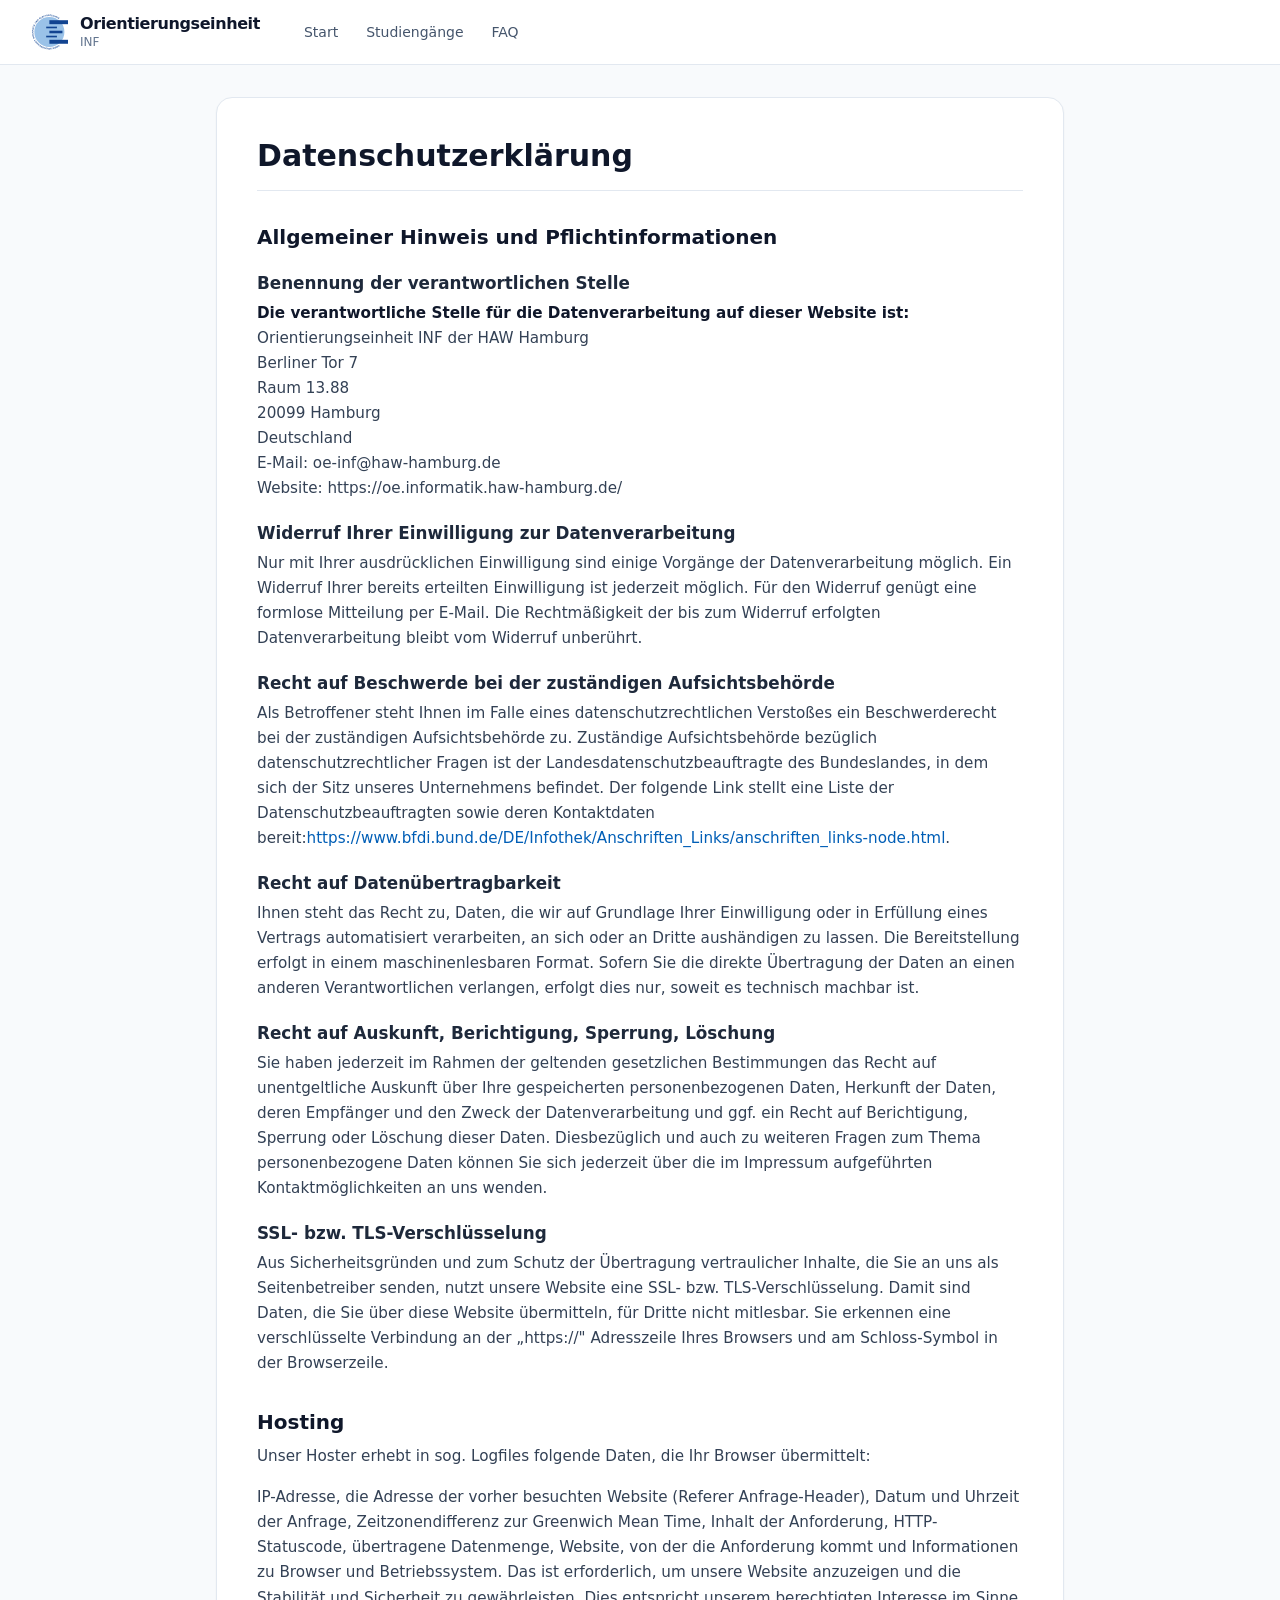
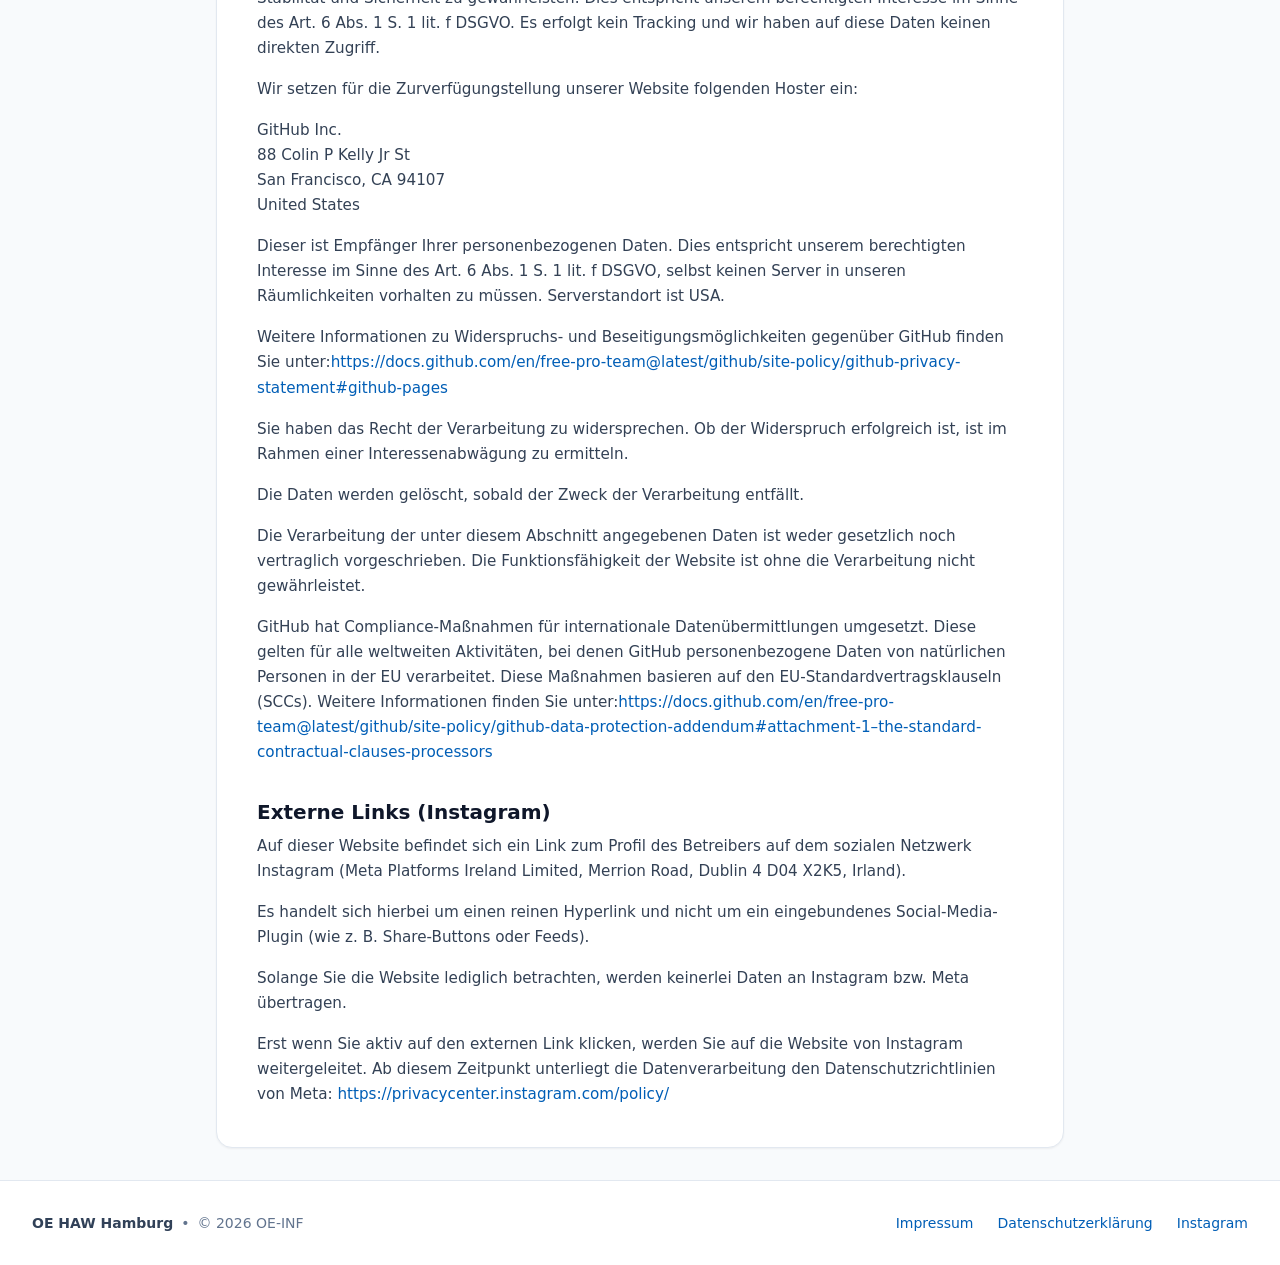
==== commit d99bc8e7: "deploy: HAW-Hamburg-OE-EMI-INF/oe-website@5f21f2d7a02426fb6a17d65f558d0864de86cf03" ====
--- a/datenschutz/index.html
+++ b/datenschutz/index.html
@@ -1,7 +1,12 @@
-<!DOCTYPE html><html class="scroll-smooth" lang="de"><head><meta charset="UTF-8"><meta content="width=device-width, initial-scale=1.0" name="viewport"><title>Datenschutzerklärung - Orientierungseinheit INF</title><link href="/favicon.ico" rel="icon" type="image/x-icon"><link rel="stylesheet" href="/_astro/Layout.BconVt2w.css"><style>.legal-content h1{color:#0f172a;border-bottom:1px solid #e2e8f0;margin-bottom:1.5rem;padding-bottom:1rem;font-size:1.875rem;font-weight:700;line-height:2.25rem}.legal-content h2{color:#0f172a;margin-top:2rem;margin-bottom:.5rem;font-size:1.25rem;font-weight:600;line-height:1.75rem}.legal-content h3{color:#1e293b;margin-top:1.25rem;margin-bottom:.35rem;font-size:1.05rem;font-weight:600;line-height:1.5rem}.legal-content p{color:#334155;margin-bottom:1rem;font-size:.95rem;line-height:1.65}.legal-content p:last-child{margin-bottom:0}.legal-content a{color:var(--color-primary-600,#005eb6);text-decoration:none;transition:color .15s}.legal-content a:hover{color:var(--color-primary-700,#00479b);text-decoration:underline}.legal-content strong{color:#0f172a;font-weight:600}.legal-content ul,.legal-content ol{color:#334155;margin-bottom:1rem;margin-left:1.25rem;font-size:.95rem;line-height:1.65}.legal-content ul{list-style-type:disc}.legal-content ol{list-style-type:decimal}.legal-content li{margin-bottom:.25rem}
-</style></head><body class="selection:bg-primary-200 selection:text-primary-900 flex min-h-screen flex-col bg-slate-50 text-slate-800 antialiased"><header class="sticky top-0 z-40 w-full border-b border-slate-200 bg-white backdrop-blur-md"><div class="mx-auto max-w-7xl px-4 sm:px-6 lg:px-8"><div class="flex h-16 items-center"><a class="group flex items-center gap-3 focus:outline-hidden justify-start" href="/"><svg viewBox="0 0 354.88 343.11" class="h-9 w-9"><defs><style>.cls-1{fill:#124491;}.cls-2{fill:#9ac2e8;}</style></defs><g id="Layer_2" data-name="Layer 2"><g id="Layer_1-2" data-name="Layer 1"><path class="cls-1" d="M261.5,304.69a7.93,7.93,0,0,1,2.83-1.22,7.51,7.51,0,0,1,5.63,1,7.17,7.17,0,0,1,2.14,2.11,7.27,7.27,0,0,1,1.15,2.77,7.45,7.45,0,0,1,0,2.9,7.64,7.64,0,0,1-1.14,2.7,8.12,8.12,0,0,1-2.2,2.17,8,8,0,0,1-2.81,1.2,7.42,7.42,0,0,1-2.93,0,7.55,7.55,0,0,1-6-6,7.21,7.21,0,0,1,0-2.89,7.29,7.29,0,0,1,1.14-2.7A7.8,7.8,0,0,1,261.5,304.69Zm1.55,2.29a4.38,4.38,0,0,0-1.3,1.31,4.55,4.55,0,0,0-.62,3.44,5.16,5.16,0,0,0,2.1,3.12,4.63,4.63,0,0,0,1.64.69,4.58,4.58,0,0,0,1.77,0,4.77,4.77,0,0,0,3-2,4.57,4.57,0,0,0,.66-1.64,4.64,4.64,0,0,0,0-1.78,4.82,4.82,0,0,0-.74-1.74,5.15,5.15,0,0,0-1.36-1.39,4.57,4.57,0,0,0-1.66-.7,4.39,4.39,0,0,0-1.77,0A4.55,4.55,0,0,0,263.05,307Z" transform="translate(-3.1 -2.96)" /><path class="cls-1" d="M252.65,310.61l6.81,12.86-6.26,3.32a5.82,5.82,0,0,1-2.6.73,4.28,4.28,0,0,1-4-2.36,4.14,4.14,0,0,1-.46-2.52,4.59,4.59,0,0,1,1.08-2.37l-5.67-3.8,3-1.58,5.13,3.59,2.9-1.54L250,312Zm1.1,8.52-3.38,1.79a2.39,2.39,0,0,0-1.19,1.25,2,2,0,0,0,1.33,2.51,2.36,2.36,0,0,0,1.7-.28l3.38-1.79Z" transform="translate(-3.1 -2.96)" /><path class="cls-1" d="M239.16,317.44l5.9,13.31L242.3,332l-5.9-13.31Z" transform="translate(-3.1 -2.96)" /><path class="cls-1" d="M233.13,320.13l5,13.68-10.51,3.83-.9-2.46,7.68-2.8-1.14-3.13-5.06,1.85-.87-2.36,5.06-1.85-1.19-3.27-7.75,2.84-.9-2.46Z" transform="translate(-3.1 -2.96)" /><path class="cls-1" d="M219.6,324.94l3.61,14.1-2.78.71-9.33-7.31,2.34,9.1-2.76.71-3.62-14.1,2.58-.66,9.61,7.58-2.41-9.43Z" transform="translate(-3.1 -2.96)" /><path class="cls-1" d="M199.63,329.41l1.79,11.76,4.85-.74.4,2.63L194,345l-.41-2.63,4.84-.73-1.8-11.77Z" transform="translate(-3.1 -2.96)" /><path class="cls-1" d="M189.17,330.75l1.23,14.5-3,.26L186.17,331Z" transform="translate(-3.1 -2.96)" /><path class="cls-1" d="M182.55,331.31l.26,14.56-11.19.19-.05-2.62,8.18-.14-.06-3.33-5.39.1,0-2.52,5.38-.09-.06-3.48-8.25.15-.05-2.62Z" transform="translate(-3.1 -2.96)" /><path class="cls-1" d="M168.22,331.41l-1.09,14.52-7.07-.53a5.63,5.63,0,0,1-2.58-.77,4.3,4.3,0,0,1-1.65-1.71,4.35,4.35,0,0,1-.45-2.4,4.09,4.09,0,0,1,1-2.38,4.58,4.58,0,0,1,2.17-1.43l-2.76-6.23,3.36.25,2.42,5.77,3.28.25.41-5.56Zm-3.61,7.81-3.82-.29a2.36,2.36,0,0,0-1.66.42,1.75,1.75,0,0,0-.72,1.36,1.81,1.81,0,0,0,.5,1.48,2.37,2.37,0,0,0,1.59.66l3.82.29Z" transform="translate(-3.1 -2.96)" /><path class="cls-1" d="M147.11,328.85a7,7,0,0,1,3.22,1.37,5.37,5.37,0,0,1,1.81,2.61,7.21,7.21,0,0,1,.17,3.55l-1.43,8.13-2.95-.52,1.43-8.13a4.41,4.41,0,0,0-.07-2,3,3,0,0,0-1-1.48,3.4,3.4,0,0,0-1.69-.75,3.48,3.48,0,0,0-1.89.12,3,3,0,0,0-1.39,1.06,4.47,4.47,0,0,0-.75,1.89l-1.43,8.13-3-.52,1.43-8.14a7.17,7.17,0,0,1,1.38-3.25,5.44,5.44,0,0,1,2.59-1.84A6.92,6.92,0,0,1,147.11,328.85Z" transform="translate(-3.1 -2.96)" /><path class="cls-1" d="M137.47,327.19l-4,14-2.76-.79-4.35-11-2.59,9-2.74-.78,4-14,2.56.73,4.46,11.41,2.68-9.36Z" transform="translate(-3.1 -2.96)" /><path class="cls-1" d="M115.12,319.58a7.74,7.74,0,0,1,4.25,4.08,7.34,7.34,0,0,1,.63,2.84,7.45,7.45,0,0,1-.58,2.94,7.11,7.11,0,0,1-1.66,2.5,7.41,7.41,0,0,1-2.41,1.6,7.29,7.29,0,0,1-2.86.56,7.68,7.68,0,0,1-3-.61,8.35,8.35,0,0,1-2.88-1.95,7,7,0,0,1-1.69-2.86l2.67-1a4.94,4.94,0,0,0,3,3.24,4.59,4.59,0,0,0,1.83.36,4.49,4.49,0,0,0,1.71-.38,4.68,4.68,0,0,0,1.45-1,5.18,5.18,0,0,0,1-1.63,5,5,0,0,0,.38-1.88,4.36,4.36,0,0,0-.34-1.77,4.67,4.67,0,0,0-2.58-2.53,4.42,4.42,0,0,0-1.86-.33,4,4,0,0,0-1.71.47,3.6,3.6,0,0,0-1.29,1.16l4,1.63-1,2.42-7-2.85.35-.84a7.82,7.82,0,0,1,1.64-2.56,7.14,7.14,0,0,1,2.31-1.61,7,7,0,0,1,2.73-.59A7.46,7.46,0,0,1,115.12,319.58Z" transform="translate(-3.1 -2.96)" /><path class="cls-1" d="M101.12,313a9.25,9.25,0,0,1,2.72,2.2,9.81,9.81,0,0,1,1.77,3l-2.55,1.12a9.11,9.11,0,0,0-1.39-2.59,6.13,6.13,0,0,0-2-1.62,5,5,0,0,0-1.5-.55,2.29,2.29,0,0,0-1.21.08,1.46,1.46,0,0,0-.78.69,1.39,1.39,0,0,0-.07,1.28,4.24,4.24,0,0,0,1.34,1.42l2.32,1.8a5.17,5.17,0,0,1,1.88,2.5,3.48,3.48,0,0,1-.34,2.72,3.93,3.93,0,0,1-1.73,1.74,4.45,4.45,0,0,1-2.46.4,7.83,7.83,0,0,1-2.94-1,10,10,0,0,1-2.57-2,8.52,8.52,0,0,1-1.78-2.65l2.47-1.2a7.6,7.6,0,0,0,3.24,3.7,4.59,4.59,0,0,0,1.35.48,2.22,2.22,0,0,0,1.08-.07,1.24,1.24,0,0,0,.68-.59,1.2,1.2,0,0,0,.07-1.17,4.12,4.12,0,0,0-1.14-1.24l-2.22-1.68a6.11,6.11,0,0,1-2.24-2.76,3.55,3.55,0,0,1,.31-2.91,4.08,4.08,0,0,1,1.82-1.81A5,5,0,0,1,98,312,8.43,8.43,0,0,1,101.12,313Z" transform="translate(-3.1 -2.96)" /><path class="cls-1" d="M93.24,308.9l-8,12.18L75.9,315l1.44-2.19,6.84,4.47L86,314.45l-4.51-2.95,1.38-2.11,4.51,2.95,1.9-2.9-6.91-4.53,1.44-2.19Z" transform="translate(-3.1 -2.96)" /><path class="cls-1" d="M81.35,300.81l-8.77,11.63-2.41-1.82L78.94,299Z" transform="translate(-3.1 -2.96)" /><path class="cls-1" d="M76.05,296.88l-9.6,10.94-2.16-1.89.77-11.83-6.2,7.07-2.14-1.88,9.6-10.94,2,1.75-.83,12.22L73.9,295Z" transform="translate(-3.1 -2.96)" /><path class="cls-1" d="M63.78,285.87,53.1,295.76l-2.05-2.21,4.29-4-4.55-4.92-4.29,4-2-2.22,10.68-9.89,2,2.21-4.36,4,4.55,4.92,4.36-4Z" transform="translate(-3.1 -2.96)" /><path class="cls-1" d="M52.87,273.77l-11.59,8.81-6.77-8.91,2.09-1.59,4.94,6.51,2.65-2-3.26-4.29,2-1.52,3.25,4.28L49,273l-5-6.57,2.09-1.59Z" transform="translate(-3.1 -2.96)" /><path class="cls-1" d="M44.37,262.17l-12.15,8-1.66-2.52,12.15-8Z" transform="translate(-3.1 -2.96)" /><path class="cls-1" d="M38.75,253.19,28.4,259.06l2.42,4.27-2.31,1.32L22.19,253.5l2.31-1.31,2.41,4.25,10.35-5.87Z" transform="translate(-3.1 -2.96)" /><path class="cls-1" d="M29.52,234.5,16,239.93l-1.13-2.8,13.51-5.43Z" transform="translate(-3.1 -2.96)" /><path class="cls-1" d="M27,228.39l-13.87,4.42-.87-2.73L19,220.35l-9,2.85-.87-2.72,13.88-4.41.8,2.53-7,10,9.28-2.95Z" transform="translate(-3.1 -2.96)" /><path class="cls-1" d="M22.23,212.6,8,215.63l-2.33-11,2.56-.55,1.71,8,3.36-.72-1.14-5.35,2.46-.52,1.14,5.35,5.86-1.25Z" transform="translate(-3.1 -2.96)" /><path class="cls-1" d="M18.92,192.45a8,8,0,0,1-.23,3.07,7.51,7.51,0,0,1-1.31,2.62,7.67,7.67,0,0,1-2.19,1.9,7.24,7.24,0,0,1-2.86.92,7.26,7.26,0,0,1-3-.25,7.75,7.75,0,0,1-2.57-1.36,7.56,7.56,0,0,1-1.86-2.26,7.87,7.87,0,0,1,.63-8.62,7.35,7.35,0,0,1,5.05-2.8,7.38,7.38,0,0,1,5.55,1.6A7.62,7.62,0,0,1,18,189.53,7.92,7.92,0,0,1,18.92,192.45Zm-2.75.31A4.51,4.51,0,0,0,15.6,191a4.74,4.74,0,0,0-1.15-1.33,4.59,4.59,0,0,0-1.61-.8,4.83,4.83,0,0,0-1.9-.14,5,5,0,0,0-1.84.56,4.61,4.61,0,0,0-1.37,1.14A4.89,4.89,0,0,0,6.9,192a4.44,4.44,0,0,0-.16,1.82,4.77,4.77,0,0,0,.57,1.79,4.55,4.55,0,0,0,1.16,1.34,4.61,4.61,0,0,0,1.59.81,4.89,4.89,0,0,0,1.88.14,5.06,5.06,0,0,0,1.86-.57,4.7,4.7,0,0,0,1.39-1.14,4.62,4.62,0,0,0,.82-1.57A4.57,4.57,0,0,0,16.17,192.76Z" transform="translate(-3.1 -2.96)" /><path class="cls-1" d="M17.78,181.85l-14.56.23L3.1,175a6,6,0,0,1,.53-2.64,4.27,4.27,0,0,1,3.91-2.46,4,4,0,0,1,2.45.73,4.49,4.49,0,0,1,1.63,2l6-3.32.05,3.37-5.53,2.94.06,3.28,5.57-.09ZM9.68,179l-.06-3.82a2.39,2.39,0,0,0-.57-1.63,1.8,1.8,0,0,0-1.42-.59,1.82,1.82,0,0,0-1.43.64,2.39,2.39,0,0,0-.51,1.64L5.75,179Z" transform="translate(-3.1 -2.96)" /><path class="cls-1" d="M17.67,166.77,3.18,165.34l.38-3.87,8.22-3.19-7.43-4.74.37-3.83,14.49,1.43L18.94,154l-10.67-1,9.13,6L7.24,162.94,17.94,164Z" transform="translate(-3.1 -2.96)" /><path class="cls-1" d="M19.55,149l-13-8.91.74-3.41,15.47-2.73-.68,3.2-4,.64-1.26,5.9,3.41,2.24Zm-4.93-6.74.87-4.08-5.68.89Z" transform="translate(-3.1 -2.96)" /><path class="cls-1" d="M23.89,130.63,12.5,127.2l-1.41,4.7-2.55-.77,3.69-12.27,2.55.77-1.41,4.68,11.39,3.43Z" transform="translate(-3.1 -2.96)" /><path class="cls-1" d="M27.18,120.61l-13.63-5.13,1.06-2.82,13.63,5.13Z" transform="translate(-3.1 -2.96)" /><path class="cls-1" d="M29.48,114.41l-13.23-6.08,1.26-2.74,5.92,2.72L20.17,99.8l1.54-3.34,3.34,9.32,10-3.54-1.69,3.67-8.79,2.94,6.14,2.82Z" transform="translate(-3.1 -2.96)" /><path class="cls-1" d="M44.94,86.47a7,7,0,0,1-2.58,2.37,5.35,5.35,0,0,1-3.12.58,7.25,7.25,0,0,1-3.3-1.3l-6.83-4.65L30.8,81l6.82,4.64a4.33,4.33,0,0,0,1.89.77,3,3,0,0,0,1.74-.28,3.51,3.51,0,0,0,1.38-1.23,3.57,3.57,0,0,0,.67-1.78,3,3,0,0,0-.41-1.69A4.43,4.43,0,0,0,41.48,80l-6.82-4.65,1.69-2.49,6.83,4.64a7.16,7.16,0,0,1,2.4,2.59,5.59,5.59,0,0,1,.62,3.13A7,7,0,0,1,44.94,86.47Z" transform="translate(-3.1 -2.96)" /><path class="cls-1" d="M50.42,78.34,39.29,69l1.85-2.2L53,67.3l-7.19-6.06,1.84-2.17,11.13,9.38-1.72,2-12.22-.6,7.44,6.27Z" transform="translate(-3.1 -2.96)" /><path class="cls-1" d="M61.19,65.87,51.09,55.38l4-3.88a8.17,8.17,0,0,1,2.58-1.71,7.81,7.81,0,0,1,2.83-.57,7.43,7.43,0,0,1,2.78.54,7.06,7.06,0,0,1,4.4,6.91,7.79,7.79,0,0,1-.69,2.8A8,8,0,0,1,65.22,62Zm.31-4,1.83-1.76a4.6,4.6,0,0,0,1.06-1.52,4.73,4.73,0,0,0,.39-1.73,4.18,4.18,0,0,0-.3-1.71,4.53,4.53,0,0,0-1-1.54A4.79,4.79,0,0,0,62,52.52a4.58,4.58,0,0,0-5,.92l-1.85,1.78Z" transform="translate(-3.1 -2.96)" /><path class="cls-1" d="M81.17,48.3l-8.26-12L82.12,30l1.49,2.16-6.73,4.64,1.89,2.74,4.43-3.06,1.43,2.08-4.43,3,2,2.86L89,39.75l1.48,2.15Z" transform="translate(-3.1 -2.96)" /><path class="cls-1" d="M93.09,40.29,86,27.6l2.63-1.48,5.84,10.37,6.94-3.91,1.3,2.32Z" transform="translate(-3.1 -2.96)" /><path class="cls-1" d="M105.34,33.56l-6-13.28,10.21-4.58,1.08,2.39-7.46,3.35,1.36,3,4.92-2.21,1,2.3-4.91,2.21L107,29.94l7.53-3.39,1.08,2.39Z" transform="translate(-3.1 -2.96)" /><path class="cls-1" d="M118.51,27.8,113.84,14l2.86-1,2.09,6.17L122.73,11l3.48-1.18-4.47,8.83,9.46,4.86-3.82,1.29-8.18-4.37,2.17,6.41Z" transform="translate(-3.1 -2.96)" /><path class="cls-1" d="M136.88,22.17l-2.73-11.58-4.78,1.13-.61-2.59,12.47-2.94.62,2.59L137.09,9.9l2.73,11.58Z" transform="translate(-3.1 -2.96)" /><path class="cls-1" d="M147.15,19.91l-2-14.42,7-1a5.89,5.89,0,0,1,2.68.21,4.27,4.27,0,0,1,2,1.34,4.33,4.33,0,0,1,1,2.24,4.1,4.1,0,0,1-.43,2.52,4.59,4.59,0,0,1-1.82,1.86l4,5.52-3.34.46-3.58-5.14-3.26.45.76,5.52Zm1.9-8.38,3.79-.52a2.44,2.44,0,0,0,1.54-.76,1.8,1.8,0,0,0,.42-1.49A1.86,1.86,0,0,0,154,7.42a2.4,2.4,0,0,0-1.69-.31l-3.79.52Z" transform="translate(-3.1 -2.96)" /><path class="cls-1" d="M169.26,18a7.83,7.83,0,0,1-3-.47A7.54,7.54,0,0,1,163.71,16,7.79,7.79,0,0,1,162,13.64a7.56,7.56,0,0,1-.19-5.88,7.61,7.61,0,0,1,1.57-2.45,7.42,7.42,0,0,1,2.4-1.68,8.2,8.2,0,0,1,6-.19A7.5,7.5,0,0,1,174.3,5,7.37,7.37,0,0,1,176,7.3a7.48,7.48,0,0,1-1.36,8.32,7.53,7.53,0,0,1-2.4,1.68A7.87,7.87,0,0,1,169.26,18Zm-.09-2.76a4.49,4.49,0,0,0,1.8-.42,4.77,4.77,0,0,0,1.42-1,4.7,4.7,0,0,0,.93-1.54,4.91,4.91,0,0,0,.29-1.88,4.93,4.93,0,0,0-.41-1.88,4.76,4.76,0,0,0-1-1.46,4.63,4.63,0,0,0-1.49-1,4.49,4.49,0,0,0-1.8-.3,4.56,4.56,0,0,0-3.26,1.47,4.67,4.67,0,0,0-.93,1.51,5,5,0,0,0-.29,1.87,4.94,4.94,0,0,0,.42,1.9,4.57,4.57,0,0,0,4.35,2.73Z" transform="translate(-3.1 -2.96)" /><path class="cls-1" d="M183,17.89,183.76,6l-4.9-.31L179,3l12.79.82-.17,2.66-4.88-.31L186,18.08Z" transform="translate(-3.1 -2.96)" /><path class="cls-1" d="M193.51,18.73l2.26-14.39,11,1.74-.4,2.59L198.34,7.4l-.51,3.29,5.32.83L202.76,14l-5.32-.84-.54,3.43,8.16,1.29-.41,2.58Z" transform="translate(-3.1 -2.96)" /><path class="cls-1" d="M213.75,22.87a8.23,8.23,0,0,1-2.81-1.3,7.71,7.71,0,0,1-2-2.15,7.4,7.4,0,0,1-1-2.71,7.28,7.28,0,0,1,.15-3A7.47,7.47,0,0,1,209.37,11a7.55,7.55,0,0,1,2.19-1.91,7.71,7.71,0,0,1,2.78-.95,7.88,7.88,0,0,1,3.08.19,8,8,0,0,1,2.18.89,8.3,8.3,0,0,1,1.79,1.42,6.45,6.45,0,0,1,1.25,1.81l-2.46,1.44a5,5,0,0,0-1.4-1.86,5,5,0,0,0-2-1,4.7,4.7,0,0,0-1.86-.1,4.56,4.56,0,0,0-3,1.81,5.06,5.06,0,0,0-.91,3.65,4.87,4.87,0,0,0,.6,1.69,4.51,4.51,0,0,0,1.21,1.33,4.81,4.81,0,0,0,1.76.8,5,5,0,0,0,2.2.07,5.22,5.22,0,0,0,2-.91l1.41,2.38a7.19,7.19,0,0,1-1.93,1,8.28,8.28,0,0,1-2.23.39A8.66,8.66,0,0,1,213.75,22.87Z" transform="translate(-3.1 -2.96)" /><path class="cls-1" d="M222.16,25l5-13.68,2.83,1-2,5.49,6.29,2.3,2-5.49,2.83,1-5,13.68-2.83-1,2-5.59L227,20.4,225,26Z" transform="translate(-3.1 -2.96)" /><path class="cls-1" d="M237.39,30.72l6.41-13.08,2.57,1.27,2.35,11.61,4.13-8.44,2.56,1.26L249,36.41l-2.39-1.17-2.38-12L240,32Z" transform="translate(-3.1 -2.96)" /><path class="cls-1" d="M252.07,38.27l7.36-12.57,2.6,1.53-7.35,12.56Z" transform="translate(-3.1 -2.96)" /><path class="cls-1" d="M257.79,41.58l8.22-12,2.49,1.71-3.68,5.37,8.93-1.78,3,2.08L267,38.66l1.8,10.48-3.33-2.27-1.42-9.17-3.81,5.58Z" transform="translate(-3.1 -2.96)" /><path class="cls-2" d="M322.43,174.4a148.07,148.07,0,1,1-148-148A148.05,148.05,0,0,1,322.43,174.4Z" transform="translate(-3.1 -2.96)" /><rect class="cls-1" x="171.27" y="158.94" width="128.62" height="25.3" /><rect class="cls-1" x="140.04" y="118.76" width="105.93" height="16.25" /><rect class="cls-1" x="139.77" y="208.17" width="105.93" height="16.25" /><rect class="cls-1" x="171.27" y="248.48" width="183.6" height="39.03" /><rect class="cls-1" x="171.27" y="55.39" width="183.6" height="39.03" /></g></g></svg><div class="flex flex-col"><span class="text-base leading-tight font-bold tracking-tight text-slate-900">Orientierungseinheit</span><span class="text-xs font-medium text-slate-500"> INF </span></div></a><!-- Desktop Navigation --><nav class="hidden items-center gap-1 pl-8 md:flex"><a class="rounded-md px-3 py-2 text-sm font-medium hover:text-primary-700 text-slate-600 hover:bg-slate-50" href="/">Start</a><a class="rounded-md px-3 py-2 text-sm font-medium hover:text-primary-700 text-slate-600 hover:bg-slate-50" href="/studiengang">Studiengänge</a><a class="rounded-md px-3 py-2 text-sm font-medium hover:text-primary-700 text-slate-600 hover:bg-slate-50" href="/faq">FAQ</a></nav><div class="flex grow items-center justify-end gap-2"><!-- Mobile Menu Toggle Button --><button aria-controls="mobile-menu" aria-expanded="false" aria-label="Menü öffnen" class="group inline-flex h-10 w-10 items-center justify-center rounded-lg text-slate-600 hover:bg-slate-100 focus:outline-hidden md:hidden" id="mobile-menu-btn" type="button"><span class="sr-only">Menü umschalten</span><span class="relative h-6 w-6"><svg fill="none" stroke="currentColor" viewBox="0 0 24 24" stroke-width="2" stroke-linecap="round" stroke-linejoin="round" class="absolute inset-0 h-6 w-6 transition-all duration-300 ease-in-out group-aria-expanded:scale-0 group-aria-expanded:rotate-90 group-aria-expanded:opacity-0">
+<!DOCTYPE html><html class="scroll-smooth" lang="de"><head><meta charset="UTF-8"><meta content="width=device-width, initial-scale=1.0" name="viewport"><title>Datenschutzerklärung - Orientierungseinheit INF</title><link href="/favicon.ico" rel="icon" type="image/x-icon"><link rel="stylesheet" href="/_astro/Layout.CvoGTXN9.css"><style>.prose-content{line-height:1.65}.prose-content p:last-child{margin-bottom:0}.prose-content a{color:var(--color-primary-600,#005eb6);transition:color .15s,text-decoration-color .15s}.prose-content a:hover{color:var(--color-primary-800,#003ca0)}.prose-content strong,.prose-content b{color:#0f172a;font-weight:600}.prose-content ul,.prose-content ol{padding-left:1.25rem}.prose-content ul{list-style-type:disc}.prose-content ol{list-style-type:decimal}.prose-content li{margin-bottom:.25rem}.legal-content h1{color:#0f172a;border-bottom:1px solid #e2e8f0;margin-bottom:1.5rem;padding-bottom:1rem;font-size:1.875rem;font-weight:700;line-height:2.25rem}.legal-content h2{color:#0f172a;margin-top:2rem;margin-bottom:.5rem;font-size:1.25rem;font-weight:600;line-height:1.75rem}.legal-content h3{color:#1e293b;margin-top:1.25rem;margin-bottom:.35rem;font-size:1.05rem;font-weight:600;line-height:1.5rem}.legal-content p{color:#334155;margin-bottom:1rem;font-size:.95rem}.legal-content a{text-decoration:none}.legal-content a:hover{color:var(--color-primary-700,#00479b);text-decoration:underline}.legal-content ul,.legal-content ol{color:#334155;margin-bottom:1rem;font-size:.95rem}
+</style></head><body class="selection:bg-primary-200 selection:text-primary-900 flex min-h-screen flex-col bg-slate-50 text-slate-800 antialiased"><header class="sticky top-0 z-40 w-full border-b border-slate-200 bg-white backdrop-blur-md"><div class="mx-auto max-w-7xl px-4 sm:px-6 lg:px-8"><div class="flex h-16 items-center"><a class="group flex items-center gap-3 focus:outline-hidden justify-start" href="/"><svg viewBox="0 0 354.88 343.11" class="h-9 w-9"><defs><style>.cls-1{fill:#124491;}.cls-2{fill:#9ac2e8;}</style></defs><g id="Layer_2" data-name="Layer 2"><g id="Layer_1-2" data-name="Layer 1"><path class="cls-1" d="M261.5,304.69a7.93,7.93,0,0,1,2.83-1.22,7.51,7.51,0,0,1,5.63,1,7.17,7.17,0,0,1,2.14,2.11,7.27,7.27,0,0,1,1.15,2.77,7.45,7.45,0,0,1,0,2.9,7.64,7.64,0,0,1-1.14,2.7,8.12,8.12,0,0,1-2.2,2.17,8,8,0,0,1-2.81,1.2,7.42,7.42,0,0,1-2.93,0,7.55,7.55,0,0,1-6-6,7.21,7.21,0,0,1,0-2.89,7.29,7.29,0,0,1,1.14-2.7A7.8,7.8,0,0,1,261.5,304.69Zm1.55,2.29a4.38,4.38,0,0,0-1.3,1.31,4.55,4.55,0,0,0-.62,3.44,5.16,5.16,0,0,0,2.1,3.12,4.63,4.63,0,0,0,1.64.69,4.58,4.58,0,0,0,1.77,0,4.77,4.77,0,0,0,3-2,4.57,4.57,0,0,0,.66-1.64,4.64,4.64,0,0,0,0-1.78,4.82,4.82,0,0,0-.74-1.74,5.15,5.15,0,0,0-1.36-1.39,4.57,4.57,0,0,0-1.66-.7,4.39,4.39,0,0,0-1.77,0A4.55,4.55,0,0,0,263.05,307Z" transform="translate(-3.1 -2.96)" /><path class="cls-1" d="M252.65,310.61l6.81,12.86-6.26,3.32a5.82,5.82,0,0,1-2.6.73,4.28,4.28,0,0,1-4-2.36,4.14,4.14,0,0,1-.46-2.52,4.59,4.59,0,0,1,1.08-2.37l-5.67-3.8,3-1.58,5.13,3.59,2.9-1.54L250,312Zm1.1,8.52-3.38,1.79a2.39,2.39,0,0,0-1.19,1.25,2,2,0,0,0,1.33,2.51,2.36,2.36,0,0,0,1.7-.28l3.38-1.79Z" transform="translate(-3.1 -2.96)" /><path class="cls-1" d="M239.16,317.44l5.9,13.31L242.3,332l-5.9-13.31Z" transform="translate(-3.1 -2.96)" /><path class="cls-1" d="M233.13,320.13l5,13.68-10.51,3.83-.9-2.46,7.68-2.8-1.14-3.13-5.06,1.85-.87-2.36,5.06-1.85-1.19-3.27-7.75,2.84-.9-2.46Z" transform="translate(-3.1 -2.96)" /><path class="cls-1" d="M219.6,324.94l3.61,14.1-2.78.71-9.33-7.31,2.34,9.1-2.76.71-3.62-14.1,2.58-.66,9.61,7.58-2.41-9.43Z" transform="translate(-3.1 -2.96)" /><path class="cls-1" d="M199.63,329.41l1.79,11.76,4.85-.74.4,2.63L194,345l-.41-2.63,4.84-.73-1.8-11.77Z" transform="translate(-3.1 -2.96)" /><path class="cls-1" d="M189.17,330.75l1.23,14.5-3,.26L186.17,331Z" transform="translate(-3.1 -2.96)" /><path class="cls-1" d="M182.55,331.31l.26,14.56-11.19.19-.05-2.62,8.18-.14-.06-3.33-5.39.1,0-2.52,5.38-.09-.06-3.48-8.25.15-.05-2.62Z" transform="translate(-3.1 -2.96)" /><path class="cls-1" d="M168.22,331.41l-1.09,14.52-7.07-.53a5.63,5.63,0,0,1-2.58-.77,4.3,4.3,0,0,1-1.65-1.71,4.35,4.35,0,0,1-.45-2.4,4.09,4.09,0,0,1,1-2.38,4.58,4.58,0,0,1,2.17-1.43l-2.76-6.23,3.36.25,2.42,5.77,3.28.25.41-5.56Zm-3.61,7.81-3.82-.29a2.36,2.36,0,0,0-1.66.42,1.75,1.75,0,0,0-.72,1.36,1.81,1.81,0,0,0,.5,1.48,2.37,2.37,0,0,0,1.59.66l3.82.29Z" transform="translate(-3.1 -2.96)" /><path class="cls-1" d="M147.11,328.85a7,7,0,0,1,3.22,1.37,5.37,5.37,0,0,1,1.81,2.61,7.21,7.21,0,0,1,.17,3.55l-1.43,8.13-2.95-.52,1.43-8.13a4.41,4.41,0,0,0-.07-2,3,3,0,0,0-1-1.48,3.4,3.4,0,0,0-1.69-.75,3.48,3.48,0,0,0-1.89.12,3,3,0,0,0-1.39,1.06,4.47,4.47,0,0,0-.75,1.89l-1.43,8.13-3-.52,1.43-8.14a7.17,7.17,0,0,1,1.38-3.25,5.44,5.44,0,0,1,2.59-1.84A6.92,6.92,0,0,1,147.11,328.85Z" transform="translate(-3.1 -2.96)" /><path class="cls-1" d="M137.47,327.19l-4,14-2.76-.79-4.35-11-2.59,9-2.74-.78,4-14,2.56.73,4.46,11.41,2.68-9.36Z" transform="translate(-3.1 -2.96)" /><path class="cls-1" d="M115.12,319.58a7.74,7.74,0,0,1,4.25,4.08,7.34,7.34,0,0,1,.63,2.84,7.45,7.45,0,0,1-.58,2.94,7.11,7.11,0,0,1-1.66,2.5,7.41,7.41,0,0,1-2.41,1.6,7.29,7.29,0,0,1-2.86.56,7.68,7.68,0,0,1-3-.61,8.35,8.35,0,0,1-2.88-1.95,7,7,0,0,1-1.69-2.86l2.67-1a4.94,4.94,0,0,0,3,3.24,4.59,4.59,0,0,0,1.83.36,4.49,4.49,0,0,0,1.71-.38,4.68,4.68,0,0,0,1.45-1,5.18,5.18,0,0,0,1-1.63,5,5,0,0,0,.38-1.88,4.36,4.36,0,0,0-.34-1.77,4.67,4.67,0,0,0-2.58-2.53,4.42,4.42,0,0,0-1.86-.33,4,4,0,0,0-1.71.47,3.6,3.6,0,0,0-1.29,1.16l4,1.63-1,2.42-7-2.85.35-.84a7.82,7.82,0,0,1,1.64-2.56,7.14,7.14,0,0,1,2.31-1.61,7,7,0,0,1,2.73-.59A7.46,7.46,0,0,1,115.12,319.58Z" transform="translate(-3.1 -2.96)" /><path class="cls-1" d="M101.12,313a9.25,9.25,0,0,1,2.72,2.2,9.81,9.81,0,0,1,1.77,3l-2.55,1.12a9.11,9.11,0,0,0-1.39-2.59,6.13,6.13,0,0,0-2-1.62,5,5,0,0,0-1.5-.55,2.29,2.29,0,0,0-1.21.08,1.46,1.46,0,0,0-.78.69,1.39,1.39,0,0,0-.07,1.28,4.24,4.24,0,0,0,1.34,1.42l2.32,1.8a5.17,5.17,0,0,1,1.88,2.5,3.48,3.48,0,0,1-.34,2.72,3.93,3.93,0,0,1-1.73,1.74,4.45,4.45,0,0,1-2.46.4,7.83,7.83,0,0,1-2.94-1,10,10,0,0,1-2.57-2,8.52,8.52,0,0,1-1.78-2.65l2.47-1.2a7.6,7.6,0,0,0,3.24,3.7,4.59,4.59,0,0,0,1.35.48,2.22,2.22,0,0,0,1.08-.07,1.24,1.24,0,0,0,.68-.59,1.2,1.2,0,0,0,.07-1.17,4.12,4.12,0,0,0-1.14-1.24l-2.22-1.68a6.11,6.11,0,0,1-2.24-2.76,3.55,3.55,0,0,1,.31-2.91,4.08,4.08,0,0,1,1.82-1.81A5,5,0,0,1,98,312,8.43,8.43,0,0,1,101.12,313Z" transform="translate(-3.1 -2.96)" /><path class="cls-1" d="M93.24,308.9l-8,12.18L75.9,315l1.44-2.19,6.84,4.47L86,314.45l-4.51-2.95,1.38-2.11,4.51,2.95,1.9-2.9-6.91-4.53,1.44-2.19Z" transform="translate(-3.1 -2.96)" /><path class="cls-1" d="M81.35,300.81l-8.77,11.63-2.41-1.82L78.94,299Z" transform="translate(-3.1 -2.96)" /><path class="cls-1" d="M76.05,296.88l-9.6,10.94-2.16-1.89.77-11.83-6.2,7.07-2.14-1.88,9.6-10.94,2,1.75-.83,12.22L73.9,295Z" transform="translate(-3.1 -2.96)" /><path class="cls-1" d="M63.78,285.87,53.1,295.76l-2.05-2.21,4.29-4-4.55-4.92-4.29,4-2-2.22,10.68-9.89,2,2.21-4.36,4,4.55,4.92,4.36-4Z" transform="translate(-3.1 -2.96)" /><path class="cls-1" d="M52.87,273.77l-11.59,8.81-6.77-8.91,2.09-1.59,4.94,6.51,2.65-2-3.26-4.29,2-1.52,3.25,4.28L49,273l-5-6.57,2.09-1.59Z" transform="translate(-3.1 -2.96)" /><path class="cls-1" d="M44.37,262.17l-12.15,8-1.66-2.52,12.15-8Z" transform="translate(-3.1 -2.96)" /><path class="cls-1" d="M38.75,253.19,28.4,259.06l2.42,4.27-2.31,1.32L22.19,253.5l2.31-1.31,2.41,4.25,10.35-5.87Z" transform="translate(-3.1 -2.96)" /><path class="cls-1" d="M29.52,234.5,16,239.93l-1.13-2.8,13.51-5.43Z" transform="translate(-3.1 -2.96)" /><path class="cls-1" d="M27,228.39l-13.87,4.42-.87-2.73L19,220.35l-9,2.85-.87-2.72,13.88-4.41.8,2.53-7,10,9.28-2.95Z" transform="translate(-3.1 -2.96)" /><path class="cls-1" d="M22.23,212.6,8,215.63l-2.33-11,2.56-.55,1.71,8,3.36-.72-1.14-5.35,2.46-.52,1.14,5.35,5.86-1.25Z" transform="translate(-3.1 -2.96)" /><path class="cls-1" d="M18.92,192.45a8,8,0,0,1-.23,3.07,7.51,7.51,0,0,1-1.31,2.62,7.67,7.67,0,0,1-2.19,1.9,7.24,7.24,0,0,1-2.86.92,7.26,7.26,0,0,1-3-.25,7.75,7.75,0,0,1-2.57-1.36,7.56,7.56,0,0,1-1.86-2.26,7.87,7.87,0,0,1,.63-8.62,7.35,7.35,0,0,1,5.05-2.8,7.38,7.38,0,0,1,5.55,1.6A7.62,7.62,0,0,1,18,189.53,7.92,7.92,0,0,1,18.92,192.45Zm-2.75.31A4.51,4.51,0,0,0,15.6,191a4.74,4.74,0,0,0-1.15-1.33,4.59,4.59,0,0,0-1.61-.8,4.83,4.83,0,0,0-1.9-.14,5,5,0,0,0-1.84.56,4.61,4.61,0,0,0-1.37,1.14A4.89,4.89,0,0,0,6.9,192a4.44,4.44,0,0,0-.16,1.82,4.77,4.77,0,0,0,.57,1.79,4.55,4.55,0,0,0,1.16,1.34,4.61,4.61,0,0,0,1.59.81,4.89,4.89,0,0,0,1.88.14,5.06,5.06,0,0,0,1.86-.57,4.7,4.7,0,0,0,1.39-1.14,4.62,4.62,0,0,0,.82-1.57A4.57,4.57,0,0,0,16.17,192.76Z" transform="translate(-3.1 -2.96)" /><path class="cls-1" d="M17.78,181.85l-14.56.23L3.1,175a6,6,0,0,1,.53-2.64,4.27,4.27,0,0,1,3.91-2.46,4,4,0,0,1,2.45.73,4.49,4.49,0,0,1,1.63,2l6-3.32.05,3.37-5.53,2.94.06,3.28,5.57-.09ZM9.68,179l-.06-3.82a2.39,2.39,0,0,0-.57-1.63,1.8,1.8,0,0,0-1.42-.59,1.82,1.82,0,0,0-1.43.64,2.39,2.39,0,0,0-.51,1.64L5.75,179Z" transform="translate(-3.1 -2.96)" /><path class="cls-1" d="M17.67,166.77,3.18,165.34l.38-3.87,8.22-3.19-7.43-4.74.37-3.83,14.49,1.43L18.94,154l-10.67-1,9.13,6L7.24,162.94,17.94,164Z" transform="translate(-3.1 -2.96)" /><path class="cls-1" d="M19.55,149l-13-8.91.74-3.41,15.47-2.73-.68,3.2-4,.64-1.26,5.9,3.41,2.24Zm-4.93-6.74.87-4.08-5.68.89Z" transform="translate(-3.1 -2.96)" /><path class="cls-1" d="M23.89,130.63,12.5,127.2l-1.41,4.7-2.55-.77,3.69-12.27,2.55.77-1.41,4.68,11.39,3.43Z" transform="translate(-3.1 -2.96)" /><path class="cls-1" d="M27.18,120.61l-13.63-5.13,1.06-2.82,13.63,5.13Z" transform="translate(-3.1 -2.96)" /><path class="cls-1" d="M29.48,114.41l-13.23-6.08,1.26-2.74,5.92,2.72L20.17,99.8l1.54-3.34,3.34,9.32,10-3.54-1.69,3.67-8.79,2.94,6.14,2.82Z" transform="translate(-3.1 -2.96)" /><path class="cls-1" d="M44.94,86.47a7,7,0,0,1-2.58,2.37,5.35,5.35,0,0,1-3.12.58,7.25,7.25,0,0,1-3.3-1.3l-6.83-4.65L30.8,81l6.82,4.64a4.33,4.33,0,0,0,1.89.77,3,3,0,0,0,1.74-.28,3.51,3.51,0,0,0,1.38-1.23,3.57,3.57,0,0,0,.67-1.78,3,3,0,0,0-.41-1.69A4.43,4.43,0,0,0,41.48,80l-6.82-4.65,1.69-2.49,6.83,4.64a7.16,7.16,0,0,1,2.4,2.59,5.59,5.59,0,0,1,.62,3.13A7,7,0,0,1,44.94,86.47Z" transform="translate(-3.1 -2.96)" /><path class="cls-1" d="M50.42,78.34,39.29,69l1.85-2.2L53,67.3l-7.19-6.06,1.84-2.17,11.13,9.38-1.72,2-12.22-.6,7.44,6.27Z" transform="translate(-3.1 -2.96)" /><path class="cls-1" d="M61.19,65.87,51.09,55.38l4-3.88a8.17,8.17,0,0,1,2.58-1.71,7.81,7.81,0,0,1,2.83-.57,7.43,7.43,0,0,1,2.78.54,7.06,7.06,0,0,1,4.4,6.91,7.79,7.79,0,0,1-.69,2.8A8,8,0,0,1,65.22,62Zm.31-4,1.83-1.76a4.6,4.6,0,0,0,1.06-1.52,4.73,4.73,0,0,0,.39-1.73,4.18,4.18,0,0,0-.3-1.71,4.53,4.53,0,0,0-1-1.54A4.79,4.79,0,0,0,62,52.52a4.58,4.58,0,0,0-5,.92l-1.85,1.78Z" transform="translate(-3.1 -2.96)" /><path class="cls-1" d="M81.17,48.3l-8.26-12L82.12,30l1.49,2.16-6.73,4.64,1.89,2.74,4.43-3.06,1.43,2.08-4.43,3,2,2.86L89,39.75l1.48,2.15Z" transform="translate(-3.1 -2.96)" /><path class="cls-1" d="M93.09,40.29,86,27.6l2.63-1.48,5.84,10.37,6.94-3.91,1.3,2.32Z" transform="translate(-3.1 -2.96)" /><path class="cls-1" d="M105.34,33.56l-6-13.28,10.21-4.58,1.08,2.39-7.46,3.35,1.36,3,4.92-2.21,1,2.3-4.91,2.21L107,29.94l7.53-3.39,1.08,2.39Z" transform="translate(-3.1 -2.96)" /><path class="cls-1" d="M118.51,27.8,113.84,14l2.86-1,2.09,6.17L122.73,11l3.48-1.18-4.47,8.83,9.46,4.86-3.82,1.29-8.18-4.37,2.17,6.41Z" transform="translate(-3.1 -2.96)" /><path class="cls-1" d="M136.88,22.17l-2.73-11.58-4.78,1.13-.61-2.59,12.47-2.94.62,2.59L137.09,9.9l2.73,11.58Z" transform="translate(-3.1 -2.96)" /><path class="cls-1" d="M147.15,19.91l-2-14.42,7-1a5.89,5.89,0,0,1,2.68.21,4.27,4.27,0,0,1,2,1.34,4.33,4.33,0,0,1,1,2.24,4.1,4.1,0,0,1-.43,2.52,4.59,4.59,0,0,1-1.82,1.86l4,5.52-3.34.46-3.58-5.14-3.26.45.76,5.52Zm1.9-8.38,3.79-.52a2.44,2.44,0,0,0,1.54-.76,1.8,1.8,0,0,0,.42-1.49A1.86,1.86,0,0,0,154,7.42a2.4,2.4,0,0,0-1.69-.31l-3.79.52Z" transform="translate(-3.1 -2.96)" /><path class="cls-1" d="M169.26,18a7.83,7.83,0,0,1-3-.47A7.54,7.54,0,0,1,163.71,16,7.79,7.79,0,0,1,162,13.64a7.56,7.56,0,0,1-.19-5.88,7.61,7.61,0,0,1,1.57-2.45,7.42,7.42,0,0,1,2.4-1.68,8.2,8.2,0,0,1,6-.19A7.5,7.5,0,0,1,174.3,5,7.37,7.37,0,0,1,176,7.3a7.48,7.48,0,0,1-1.36,8.32,7.53,7.53,0,0,1-2.4,1.68A7.87,7.87,0,0,1,169.26,18Zm-.09-2.76a4.49,4.49,0,0,0,1.8-.42,4.77,4.77,0,0,0,1.42-1,4.7,4.7,0,0,0,.93-1.54,4.91,4.91,0,0,0,.29-1.88,4.93,4.93,0,0,0-.41-1.88,4.76,4.76,0,0,0-1-1.46,4.63,4.63,0,0,0-1.49-1,4.49,4.49,0,0,0-1.8-.3,4.56,4.56,0,0,0-3.26,1.47,4.67,4.67,0,0,0-.93,1.51,5,5,0,0,0-.29,1.87,4.94,4.94,0,0,0,.42,1.9,4.57,4.57,0,0,0,4.35,2.73Z" transform="translate(-3.1 -2.96)" /><path class="cls-1" d="M183,17.89,183.76,6l-4.9-.31L179,3l12.79.82-.17,2.66-4.88-.31L186,18.08Z" transform="translate(-3.1 -2.96)" /><path class="cls-1" d="M193.51,18.73l2.26-14.39,11,1.74-.4,2.59L198.34,7.4l-.51,3.29,5.32.83L202.76,14l-5.32-.84-.54,3.43,8.16,1.29-.41,2.58Z" transform="translate(-3.1 -2.96)" /><path class="cls-1" d="M213.75,22.87a8.23,8.23,0,0,1-2.81-1.3,7.71,7.71,0,0,1-2-2.15,7.4,7.4,0,0,1-1-2.71,7.28,7.28,0,0,1,.15-3A7.47,7.47,0,0,1,209.37,11a7.55,7.55,0,0,1,2.19-1.91,7.71,7.71,0,0,1,2.78-.95,7.88,7.88,0,0,1,3.08.19,8,8,0,0,1,2.18.89,8.3,8.3,0,0,1,1.79,1.42,6.45,6.45,0,0,1,1.25,1.81l-2.46,1.44a5,5,0,0,0-1.4-1.86,5,5,0,0,0-2-1,4.7,4.7,0,0,0-1.86-.1,4.56,4.56,0,0,0-3,1.81,5.06,5.06,0,0,0-.91,3.65,4.87,4.87,0,0,0,.6,1.69,4.51,4.51,0,0,0,1.21,1.33,4.81,4.81,0,0,0,1.76.8,5,5,0,0,0,2.2.07,5.22,5.22,0,0,0,2-.91l1.41,2.38a7.19,7.19,0,0,1-1.93,1,8.28,8.28,0,0,1-2.23.39A8.66,8.66,0,0,1,213.75,22.87Z" transform="translate(-3.1 -2.96)" /><path class="cls-1" d="M222.16,25l5-13.68,2.83,1-2,5.49,6.29,2.3,2-5.49,2.83,1-5,13.68-2.83-1,2-5.59L227,20.4,225,26Z" transform="translate(-3.1 -2.96)" /><path class="cls-1" d="M237.39,30.72l6.41-13.08,2.57,1.27,2.35,11.61,4.13-8.44,2.56,1.26L249,36.41l-2.39-1.17-2.38-12L240,32Z" transform="translate(-3.1 -2.96)" /><path class="cls-1" d="M252.07,38.27l7.36-12.57,2.6,1.53-7.35,12.56Z" transform="translate(-3.1 -2.96)" /><path class="cls-1" d="M257.79,41.58l8.22-12,2.49,1.71-3.68,5.37,8.93-1.78,3,2.08L267,38.66l1.8,10.48-3.33-2.27-1.42-9.17-3.81,5.58Z" transform="translate(-3.1 -2.96)" /><path class="cls-2" d="M322.43,174.4a148.07,148.07,0,1,1-148-148A148.05,148.05,0,0,1,322.43,174.4Z" transform="translate(-3.1 -2.96)" /><rect class="cls-1" x="171.27" y="158.94" width="128.62" height="25.3" /><rect class="cls-1" x="140.04" y="118.76" width="105.93" height="16.25" /><rect class="cls-1" x="139.77" y="208.17" width="105.93" height="16.25" /><rect class="cls-1" x="171.27" y="248.48" width="183.6" height="39.03" /><rect class="cls-1" x="171.27" y="55.39" width="183.6" height="39.03" /></g></g></svg><div class="flex flex-col"><span class="text-base leading-tight font-bold tracking-tight text-slate-900">Orientierungseinheit</span><span class="text-xs font-medium text-slate-500"> INF </span></div></a><!-- Desktop Navigation --><nav class="hidden items-center gap-1 pl-8 md:flex"><a class="rounded-md px-3 py-2 font-medium text-sm hover:text-primary-700 text-slate-600 hover:bg-slate-50" href="/">Start</a><a class="rounded-md px-3 py-2 font-medium text-sm hover:text-primary-700 text-slate-600 hover:bg-slate-50" href="/studiengang">Studiengänge</a><a class="rounded-md px-3 py-2 font-medium text-sm hover:text-primary-700 text-slate-600 hover:bg-slate-50" href="/faq">FAQ</a></nav><div class="flex grow items-center justify-end gap-2"><!-- Mobile Menu Toggle Button --><button aria-controls="mobile-menu" aria-expanded="false" aria-label="Menü öffnen" class="group inline-flex h-10 w-10 items-center justify-center rounded-lg text-slate-600 hover:bg-slate-100 focus:outline-hidden md:hidden" id="mobile-menu-btn" type="button"><span class="sr-only">Menü umschalten</span><span class="relative h-6 w-6"><svg fill="none" stroke="currentColor" viewBox="0 0 24 24" stroke-width="2" stroke-linecap="round" stroke-linejoin="round" class="absolute inset-0 h-6 w-6 transition-all duration-300 ease-in-out group-aria-expanded:scale-0 group-aria-expanded:rotate-90 group-aria-expanded:opacity-0">
   <path d="M4 6h16M4 12h16M4 18h16"></path>
 </svg><svg fill="none" stroke="currentColor" viewBox="0 0 24 24" stroke-width="2" stroke-linecap="round" stroke-linejoin="round" class="absolute inset-0 h-6 w-6 scale-0 -rotate-90 opacity-0 transition-all duration-300 ease-in-out group-aria-expanded:scale-100 group-aria-expanded:rotate-0 group-aria-expanded:opacity-100">
   <path d="M18 6L6 18M6 6l12 12"></path>
-</svg></span></button></div></div></div><div aria-hidden="true" class="group/menu grid grid-rows-[0fr] transition-[grid-template-rows] duration-300 ease-in-out data-[open=true]:grid-rows-[1fr] md:hidden" data-open="false" id="mobile-menu" inert><div class="overflow-hidden border-t border-slate-200 bg-white"><div class="-translate-y-1 space-y-1 px-4 pt-2 pb-4 opacity-0 transition-all duration-300 ease-out group-data-[open=true]/menu:translate-y-0 group-data-[open=true]/menu:opacity-100"><a class="block rounded-md px-3 py-2 text-base font-medium hover:text-primary-700 text-slate-600 hover:bg-slate-50" href="/">Start</a><a class="block rounded-md px-3 py-2 text-base font-medium hover:text-primary-700 text-slate-600 hover:bg-slate-50" href="/studiengang">Studiengänge</a><a class="block rounded-md px-3 py-2 text-base font-medium hover:text-primary-700 text-slate-600 hover:bg-slate-50" href="/faq">FAQ</a></div></div></div></header><script type="module">function e(){let e=document.querySelector(`#mobile-menu-btn`),t=document.querySelector(`#mobile-menu`);if(!e||!t||e.dataset.menuInitialized===`true`)return;e.dataset.menuInitialized=`true`;let n=n=>{e.setAttribute(`aria-expanded`,n?`true`:`false`),e.setAttribute(`aria-label`,n?`Menü schließen`:`Menü öffnen`),t.setAttribute(`data-open`,n?`true`:`false`),t.setAttribute(`aria-hidden`,n?`false`:`true`),n?t.removeAttribute(`inert`):t.setAttribute(`inert`,``)};e.addEventListener(`click`,()=>{let t=e.getAttribute(`aria-expanded`)===`true`;n(!t)})}e(),document.addEventListener(`astro:after-swap`,e);</script><main class="flex flex-1 flex-col"><div class="mx-auto w-full max-w-4xl px-4 py-10 sm:px-6"><article class="legal-content rounded-xl border border-slate-200 bg-white p-6 shadow-xs sm:p-10"><h1>Datenschutzerklärung</h1><h2>Allgemeiner Hinweis und Pflichtinformationen</h2><h3>Benennung der verantwortlichen Stelle</h3><p><strong>Die verantwortliche Stelle für die Datenverarbeitung auf dieser Website ist:</strong><br>Orientierungseinheit INF der HAW Hamburg<br>Berliner Tor 7<br>Raum 13.88<br>20099 Hamburg<br>Deutschland<br>E-Mail: oe-inf@haw-hamburg.de<br>Website: https://oe.informatik.haw-hamburg.de/</p><h3>Widerruf Ihrer Einwilligung zur Datenverarbeitung</h3><p>Nur mit Ihrer ausdrücklichen Einwilligung sind einige Vorgänge der Datenverarbeitung möglich. Ein Widerruf Ihrer bereits erteilten Einwilligung ist jederzeit möglich. Für den Widerruf genügt eine formlose Mitteilung per E-Mail. Die Rechtmäßigkeit der bis zum Widerruf erfolgten Datenverarbeitung bleibt vom Widerruf unberührt.</p><h3>Recht auf Beschwerde bei der zuständigen Aufsichtsbehörde</h3><p>Als Betroffener steht Ihnen im Falle eines datenschutzrechtlichen Verstoßes ein Beschwerderecht bei der zuständigen Aufsichtsbehörde zu. Zuständige Aufsichtsbehörde bezüglich datenschutzrechtlicher Fragen ist der Landesdatenschutzbeauftragte des Bundeslandes, in dem sich der Sitz unseres Unternehmens befindet. Der folgende Link stellt eine Liste der Datenschutzbeauftragten sowie deren Kontaktdaten bereit:<a href="https://www.bfdi.bund.de/DE/Infothek/Anschriften_Links/anschriften_links-node.html">https://www.bfdi.bund.de/DE/Infothek/Anschriften_Links/anschriften_links-node.html</a>.</p><h3>Recht auf Datenübertragbarkeit</h3><p>Ihnen steht das Recht zu, Daten, die wir auf Grundlage Ihrer Einwilligung oder in Erfüllung eines Vertrags automatisiert verarbeiten, an sich oder an Dritte aushändigen zu lassen. Die Bereitstellung erfolgt in einem maschinenlesbaren Format. Sofern Sie die direkte Übertragung der Daten an einen anderen Verantwortlichen verlangen, erfolgt dies nur, soweit es technisch machbar ist.</p><h3>Recht auf Auskunft, Berichtigung, Sperrung, Löschung</h3><p>Sie haben jederzeit im Rahmen der geltenden gesetzlichen Bestimmungen das Recht auf unentgeltliche Auskunft über Ihre gespeicherten personenbezogenen Daten, Herkunft der Daten, deren Empfänger und den Zweck der Datenverarbeitung und ggf. ein Recht auf Berichtigung, Sperrung oder Löschung dieser Daten. Diesbezüglich und auch zu weiteren Fragen zum Thema personenbezogene Daten können Sie sich jederzeit über die im Impressum aufgeführten Kontaktmöglichkeiten an uns wenden.</p><h3>SSL- bzw. TLS-Verschlüsselung</h3><p>Aus Sicherheitsgründen und zum Schutz der Übertragung vertraulicher Inhalte, die Sie an uns als Seitenbetreiber senden, nutzt unsere Website eine SSL- bzw. TLS-Verschlüsselung. Damit sind Daten, die Sie über diese Website übermitteln, für Dritte nicht mitlesbar. Sie erkennen eine verschlüsselte Verbindung an der „https://" Adresszeile Ihres Browsers und am Schloss-Symbol in der Browserzeile.</p><h2>Hosting</h2><p>Unser Hoster erhebt in sog. Logfiles folgende Daten, die Ihr Browser übermittelt:</p><p>IP-Adresse, die Adresse der vorher besuchten Website (Referer Anfrage-Header), Datum und Uhrzeit der Anfrage, Zeitzonendifferenz zur Greenwich Mean Time, Inhalt der Anforderung, HTTP-Statuscode, übertragene Datenmenge, Website, von der die Anforderung kommt und Informationen zu Browser und Betriebssystem. Das ist erforderlich, um unsere Website anzuzeigen und die Stabilität und Sicherheit zu gewährleisten. Dies entspricht unserem berechtigten Interesse im Sinne des Art. 6 Abs. 1 S. 1 lit. f DSGVO. Es erfolgt kein Tracking und wir haben auf diese Daten keinen direkten Zugriff.</p><p>Wir setzen für die Zurverfügungstellung unserer Website folgenden Hoster ein:</p><p>GitHub Inc.<br>88 Colin P Kelly Jr St<br>San Francisco, CA 94107<br>United States</p><p>Dieser ist Empfänger Ihrer personenbezogenen Daten. Dies entspricht unserem berechtigten Interesse im Sinne des Art. 6 Abs. 1 S. 1 lit. f DSGVO, selbst keinen Server in unseren Räumlichkeiten vorhalten zu müssen. Serverstandort ist USA.</p><p>Weitere Informationen zu Widerspruchs- und Beseitigungsmöglichkeiten gegenüber GitHub finden Sie unter:<a href="https://docs.github.com/en/free-pro-team@latest/github/site-policy/github-privacy-statement#github-pages">https://docs.github.com/en/free-pro-team@latest/github/site-policy/github-privacy-statement#github-pages</a></p><p>Sie haben das Recht der Verarbeitung zu widersprechen. Ob der Widerspruch erfolgreich ist, ist im Rahmen einer Interessenabwägung zu ermitteln.</p><p>Die Daten werden gelöscht, sobald der Zweck der Verarbeitung entfällt.</p><p>Die Verarbeitung der unter diesem Abschnitt angegebenen Daten ist weder gesetzlich noch vertraglich vorgeschrieben. Die Funktionsfähigkeit der Website ist ohne die Verarbeitung nicht gewährleistet.</p><p>GitHub hat Compliance-Maßnahmen für internationale Datenübermittlungen umgesetzt. Diese gelten für alle weltweiten Aktivitäten, bei denen GitHub personenbezogene Daten von natürlichen Personen in der EU verarbeitet. Diese Maßnahmen basieren auf den EU-Standardvertragsklauseln (SCCs). Weitere Informationen finden Sie unter:<a href="https://docs.github.com/en/free-pro-team@latest/github/site-policy/github-data-protection-addendum#attachment-1–the-standard-contractual-clauses-processors">https://docs.github.com/en/free-pro-team@latest/github/site-policy/github-data-protection-addendum#attachment-1–the-standard-contractual-clauses-processors</a></p><h2>Externe Links (Instagram)</h2><p>Auf dieser Website befindet sich ein Link zum Profil des Betreibers auf dem sozialen Netzwerk Instagram (Meta Platforms Ireland Limited, Merrion Road, Dublin 4 D04 X2K5, Irland).</p><p>Es handelt sich hierbei um einen reinen Hyperlink und nicht um ein eingebundenes Social-Media-Plugin (wie z. B. Share-Buttons oder Feeds).</p><p>Solange Sie die Website lediglich betrachten, werden keinerlei Daten an Instagram bzw. Meta übertragen.</p><p>Erst wenn Sie aktiv auf den externen Link klicken, werden Sie auf die Website von Instagram weitergeleitet. Ab diesem Zeitpunkt unterliegt die Datenverarbeitung den Datenschutzrichtlinien von Meta: <a href="https://privacycenter.instagram.com/policy/">https://privacycenter.instagram.com/policy/</a></p></article></div></main><footer class="mt-auto border-t border-slate-200 bg-white py-8"><div class="mx-auto max-w-7xl px-4 sm:px-6 lg:px-8"><div class="flex flex-col items-center justify-between gap-4 text-sm text-slate-500 md:flex-row"><div class="flex flex-wrap items-center gap-2 text-center md:text-left"><span class="font-semibold text-slate-700">OE HAW Hamburg</span><span>&bull;</span><span>&copy; 2026 OE-INF</span></div><nav class="flex flex-wrap items-center justify-center gap-6"><a class="hover:text-primary-700" href="/impressum">Impressum</a><a class="hover:text-primary-700" href="/datenschutz">Datenschutzerklärung</a><a class="hover:text-primary-700" href="https://www.instagram.com/oe_emi_inf" rel="noopener noreferrer" target="_blank"> 
-          Instagram </a></nav></div></div></footer></body></html>+</svg></span></button></div></div></div><div aria-hidden="true" class="group/menu grid grid-rows-[0fr] transition-[grid-template-rows] duration-300 ease-in-out data-[open=true]:grid-rows-[1fr] md:hidden" data-open="false" id="mobile-menu" inert><div class="overflow-hidden border-t border-slate-200 bg-white"><div class="-translate-y-1 space-y-1 px-4 pt-2 pb-4 opacity-0 transition-all duration-300 ease-out group-data-[open=true]/menu:translate-y-0 group-data-[open=true]/menu:opacity-100"><a class="rounded-md px-3 py-2 font-medium block text-base hover:text-primary-700 text-slate-600 hover:bg-slate-50" href="/">Start</a><a class="rounded-md px-3 py-2 font-medium block text-base hover:text-primary-700 text-slate-600 hover:bg-slate-50" href="/studiengang">Studiengänge</a><a class="rounded-md px-3 py-2 font-medium block text-base hover:text-primary-700 text-slate-600 hover:bg-slate-50" href="/faq">FAQ</a></div></div></div></header><script type="module">function e(){let e=document.querySelector(`#mobile-menu-btn`),t=document.querySelector(`#mobile-menu`);if(!e||!t||e.dataset.menuInitialized===`true`)return;e.dataset.menuInitialized=`true`;let n=n=>{e.setAttribute(`aria-expanded`,n?`true`:`false`),e.setAttribute(`aria-label`,n?`Menü schließen`:`Menü öffnen`),t.setAttribute(`data-open`,n?`true`:`false`),t.setAttribute(`aria-hidden`,n?`false`:`true`),n?t.removeAttribute(`inert`):t.setAttribute(`inert`,``)};e.addEventListener(`click`,()=>{let t=e.getAttribute(`aria-expanded`)===`true`;n(!t)})}e(),document.addEventListener(`astro:after-swap`,e);</script><main class="flex flex-1 flex-col"><div class="mx-auto w-full max-w-4xl space-y-8 px-4 py-8 sm:px-6"><article class="rounded-2xl p-6 sm:p-10 bg-white border border-slate-200 shadow-xs text-slate-900 prose-content legal-content"><h1>Datenschutzerklärung</h1><h2>Allgemeiner Hinweis und Pflichtinformationen</h2><h3>Benennung der verantwortlichen Stelle</h3><p><strong>Die verantwortliche Stelle für die Datenverarbeitung auf dieser Website ist:</strong><br>Orientierungseinheit INF der HAW Hamburg<br>Berliner Tor 7<br>Raum 13.88<br>20099 Hamburg<br>Deutschland<br>E-Mail: oe-inf@haw-hamburg.de<br>Website: https://oe.informatik.haw-hamburg.de/</p><h3>Widerruf Ihrer Einwilligung zur Datenverarbeitung</h3><p>Nur mit Ihrer ausdrücklichen Einwilligung sind einige Vorgänge der Datenverarbeitung möglich. Ein Widerruf Ihrer bereits erteilten Einwilligung ist jederzeit möglich. Für den Widerruf genügt eine formlose Mitteilung per E-Mail. Die Rechtmäßigkeit der bis zum Widerruf erfolgten Datenverarbeitung bleibt vom Widerruf unberührt.</p><h3>Recht auf Beschwerde bei der zuständigen Aufsichtsbehörde</h3><p>Als Betroffener steht Ihnen im Falle eines datenschutzrechtlichen Verstoßes ein Beschwerderecht bei der zuständigen Aufsichtsbehörde zu. Zuständige Aufsichtsbehörde bezüglich datenschutzrechtlicher Fragen ist der Landesdatenschutzbeauftragte des Bundeslandes, in dem sich der Sitz unseres Unternehmens befindet. Der folgende Link stellt eine Liste der Datenschutzbeauftragten sowie deren Kontaktdaten bereit:<a href="https://www.bfdi.bund.de/DE/Infothek/Anschriften_Links/anschriften_links-node.html">https://www.bfdi.bund.de/DE/Infothek/Anschriften_Links/anschriften_links-node.html</a>.</p><h3>Recht auf Datenübertragbarkeit</h3><p>Ihnen steht das Recht zu, Daten, die wir auf Grundlage Ihrer Einwilligung oder in Erfüllung eines Vertrags automatisiert verarbeiten, an sich oder an Dritte aushändigen zu lassen. Die Bereitstellung erfolgt in einem maschinenlesbaren Format. Sofern Sie die direkte Übertragung der Daten an einen anderen Verantwortlichen verlangen, erfolgt dies nur, soweit es technisch machbar ist.</p><h3>Recht auf Auskunft, Berichtigung, Sperrung, Löschung</h3><p>Sie haben jederzeit im Rahmen der geltenden gesetzlichen Bestimmungen das Recht auf unentgeltliche Auskunft über Ihre gespeicherten personenbezogenen Daten, Herkunft der Daten, deren Empfänger und den Zweck der Datenverarbeitung und ggf. ein Recht auf Berichtigung, Sperrung oder Löschung dieser Daten. Diesbezüglich und auch zu weiteren Fragen zum Thema personenbezogene Daten können Sie sich jederzeit über die im Impressum aufgeführten Kontaktmöglichkeiten an uns wenden.</p><h3>SSL- bzw. TLS-Verschlüsselung</h3><p>Aus Sicherheitsgründen und zum Schutz der Übertragung vertraulicher Inhalte, die Sie an uns als Seitenbetreiber senden, nutzt unsere Website eine SSL- bzw. TLS-Verschlüsselung. Damit sind Daten, die Sie über diese Website übermitteln, für Dritte nicht mitlesbar. Sie erkennen eine verschlüsselte Verbindung an der „https://" Adresszeile Ihres Browsers und am Schloss-Symbol in der Browserzeile.</p><h2>Hosting</h2><p>Unser Hoster erhebt in sog. Logfiles folgende Daten, die Ihr Browser übermittelt:</p><p>IP-Adresse, die Adresse der vorher besuchten Website (Referer Anfrage-Header), Datum und Uhrzeit der Anfrage, Zeitzonendifferenz zur Greenwich Mean Time, Inhalt der Anforderung, HTTP-Statuscode, übertragene Datenmenge, Website, von der die Anforderung kommt und Informationen zu Browser und Betriebssystem. Das ist erforderlich, um unsere Website anzuzeigen und die Stabilität und Sicherheit zu gewährleisten. Dies entspricht unserem berechtigten Interesse im Sinne des Art. 6 Abs. 1 S. 1 lit. f DSGVO. Es erfolgt kein Tracking und wir haben auf diese Daten keinen direkten Zugriff.</p><p>Wir setzen für die Zurverfügungstellung unserer Website folgenden Hoster ein:</p><p>GitHub Inc.<br>88 Colin P Kelly Jr St<br>San Francisco, CA 94107<br>United States</p><p>Dieser ist Empfänger Ihrer personenbezogenen Daten. Dies entspricht unserem berechtigten Interesse im Sinne des Art. 6 Abs. 1 S. 1 lit. f DSGVO, selbst keinen Server in unseren Räumlichkeiten vorhalten zu müssen. Serverstandort ist USA.</p><p>Weitere Informationen zu Widerspruchs- und Beseitigungsmöglichkeiten gegenüber GitHub finden Sie unter:<a href="https://docs.github.com/en/free-pro-team@latest/github/site-policy/github-privacy-statement#github-pages">https://docs.github.com/en/free-pro-team@latest/github/site-policy/github-privacy-statement#github-pages</a></p><p>Sie haben das Recht der Verarbeitung zu widersprechen. Ob der Widerspruch erfolgreich ist, ist im Rahmen einer Interessenabwägung zu ermitteln.</p><p>Die Daten werden gelöscht, sobald der Zweck der Verarbeitung entfällt.</p><p>Die Verarbeitung der unter diesem Abschnitt angegebenen Daten ist weder gesetzlich noch vertraglich vorgeschrieben. Die Funktionsfähigkeit der Website ist ohne die Verarbeitung nicht gewährleistet.</p><p>GitHub hat Compliance-Maßnahmen für internationale Datenübermittlungen umgesetzt. Diese gelten für alle weltweiten Aktivitäten, bei denen GitHub personenbezogene Daten von natürlichen Personen in der EU verarbeitet. Diese Maßnahmen basieren auf den EU-Standardvertragsklauseln (SCCs). Weitere Informationen finden Sie unter:<a href="https://docs.github.com/en/free-pro-team@latest/github/site-policy/github-data-protection-addendum#attachment-1–the-standard-contractual-clauses-processors">https://docs.github.com/en/free-pro-team@latest/github/site-policy/github-data-protection-addendum#attachment-1–the-standard-contractual-clauses-processors</a></p><h2>Externe Links (Instagram)</h2><p>Auf dieser Website befindet sich ein Link zum Profil des Betreibers auf dem sozialen Netzwerk Instagram (Meta Platforms Ireland Limited, Merrion Road, Dublin 4 D04 X2K5, Irland).</p><p>Es handelt sich hierbei um einen reinen Hyperlink und nicht um ein eingebundenes Social-Media-Plugin (wie z. B. Share-Buttons oder Feeds).</p><p>Solange Sie die Website lediglich betrachten, werden keinerlei Daten an Instagram bzw. Meta übertragen.</p><p>Erst wenn Sie aktiv auf den externen Link klicken, werden Sie auf die Website von Instagram weitergeleitet. Ab diesem Zeitpunkt unterliegt die Datenverarbeitung den Datenschutzrichtlinien von Meta: <a href="https://privacycenter.instagram.com/policy/">https://privacycenter.instagram.com/policy/</a></p></article></div></main><footer class="mt-auto border-t border-slate-200 bg-white py-8"><div class="mx-auto max-w-7xl px-4 sm:px-6 lg:px-8"><div class="flex flex-col items-center justify-between gap-4 text-sm text-slate-500 md:flex-row"><div class="flex flex-wrap items-center gap-2 text-center md:text-left"><span class="font-semibold text-slate-700">OE HAW Hamburg</span><span>&bull;</span><span>&copy; 2026 OE-INF</span></div><nav class="flex flex-wrap items-center justify-center gap-6"><a class="hover:text-primary-700" href="/impressum">
+          Impressum
+        </a><a class="hover:text-primary-700" href="/datenschutz">
+          Datenschutzerklärung
+        </a><a class="hover:text-primary-700" href="https://www.instagram.com/oe_emi_inf" rel="noopener noreferrer" target="_blank">
+          Instagram
+        </a></nav></div></div></footer></body></html>
--- a/_astro/Layout.CvoGTXN9.css
+++ b/_astro/Layout.CvoGTXN9.css
@@ -0,0 +1,2 @@
+/*! tailwindcss v4.3.4 | MIT License | https://tailwindcss.com */
+@layer properties{@supports (((-webkit-hyphens:none)) and (not (margin-trim:block))) or ((-moz-orient:inline) and (not (color:rgb(from red r g b)))){*,:before,:after,::backdrop{--tw-translate-x:0;--tw-translate-y:0;--tw-translate-z:0;--tw-scale-x:1;--tw-scale-y:1;--tw-scale-z:1;--tw-rotate-x:initial;--tw-rotate-y:initial;--tw-rotate-z:initial;--tw-skew-x:initial;--tw-skew-y:initial;--tw-scroll-snap-strictness:proximity;--tw-space-y-reverse:0;--tw-border-style:solid;--tw-leading:initial;--tw-font-weight:initial;--tw-tracking:initial;--tw-shadow:0 0 #0000;--tw-shadow-color:initial;--tw-shadow-alpha:100%;--tw-inset-shadow:0 0 #0000;--tw-inset-shadow-color:initial;--tw-inset-shadow-alpha:100%;--tw-ring-color:initial;--tw-ring-shadow:0 0 #0000;--tw-inset-ring-color:initial;--tw-inset-ring-shadow:0 0 #0000;--tw-ring-inset:initial;--tw-ring-offset-width:0px;--tw-ring-offset-color:#fff;--tw-ring-offset-shadow:0 0 #0000;--tw-blur:initial;--tw-brightness:initial;--tw-contrast:initial;--tw-grayscale:initial;--tw-hue-rotate:initial;--tw-invert:initial;--tw-opacity:initial;--tw-saturate:initial;--tw-sepia:initial;--tw-drop-shadow:initial;--tw-drop-shadow-color:initial;--tw-drop-shadow-alpha:100%;--tw-drop-shadow-size:initial;--tw-backdrop-blur:initial;--tw-backdrop-brightness:initial;--tw-backdrop-contrast:initial;--tw-backdrop-grayscale:initial;--tw-backdrop-hue-rotate:initial;--tw-backdrop-invert:initial;--tw-backdrop-opacity:initial;--tw-backdrop-saturate:initial;--tw-backdrop-sepia:initial;--tw-duration:initial;--tw-ease:initial}}}@layer theme{:root,:host{--font-sans:"Roboto", system-ui, -apple-system, BlinkMacSystemFont, "Segoe UI", Roboto, "Helvetica Neue", Arial, sans-serif;--font-mono:ui-monospace, SFMono-Regular, Menlo, Monaco, Consolas, "Liberation Mono", "Courier New", monospace;--color-slate-50:oklch(98.4% .003 247.858);--color-slate-100:oklch(96.8% .007 247.896);--color-slate-200:oklch(92.9% .013 255.508);--color-slate-300:oklch(86.9% .022 252.894);--color-slate-400:oklch(70.4% .04 256.788);--color-slate-500:oklch(55.4% .046 257.417);--color-slate-600:oklch(44.6% .043 257.281);--color-slate-700:oklch(37.2% .044 257.287);--color-slate-800:oklch(27.9% .041 260.031);--color-slate-900:oklch(20.8% .042 265.755);--color-white:#fff;--spacing:.25rem;--container-md:28rem;--container-2xl:42rem;--container-3xl:48rem;--container-4xl:56rem;--container-7xl:80rem;--text-xs:.75rem;--text-xs--line-height:calc(1 / .75);--text-sm:.875rem;--text-sm--line-height:calc(1.25 / .875);--text-base:1rem;--text-base--line-height:calc(1.5 / 1);--text-lg:1.125rem;--text-lg--line-height:calc(1.75 / 1.125);--text-xl:1.25rem;--text-xl--line-height:calc(1.75 / 1.25);--text-2xl:1.5rem;--text-2xl--line-height:calc(2 / 1.5);--text-3xl:1.875rem;--text-3xl--line-height:calc(2.25 / 1.875);--text-4xl:2.25rem;--text-4xl--line-height:calc(2.5 / 2.25);--text-5xl:3rem;--text-5xl--line-height:1;--font-weight-medium:500;--font-weight-semibold:600;--font-weight-bold:700;--font-weight-black:900;--tracking-tight:-.025em;--tracking-wide:.025em;--tracking-wider:.05em;--leading-tight:1.25;--leading-snug:1.375;--leading-relaxed:1.625;--radius-md:.375rem;--radius-lg:.5rem;--radius-xl:.75rem;--radius-2xl:1rem;--ease-out:cubic-bezier(0, 0, .2, 1);--ease-in-out:cubic-bezier(.4, 0, .2, 1);--blur-xs:4px;--blur-md:12px;--default-transition-duration:.15s;--default-transition-timing-function:cubic-bezier(.4, 0, .2, 1);--default-font-family:var(--font-sans);--default-mono-font-family:var(--font-mono);--color-primary-50:#eff6ff;--color-primary-100:#dbeafe;--color-primary-200:#bfdbfe;--color-primary-300:#8ac5ff;--color-primary-400:#488fef;--color-primary-500:#1976d2;--color-primary-600:#005eb6;--color-primary-700:#00479b;--color-primary-800:#003ca0;--color-primary-900:#003180;--color-primary-950:#001e67}}@layer base{*,:after,:before,::backdrop{box-sizing:border-box;border:0 solid;margin:0;padding:0}::file-selector-button{box-sizing:border-box;border:0 solid;margin:0;padding:0}html,:host{-webkit-text-size-adjust:100%;tab-size:4;line-height:1.5;font-family:var(--default-font-family,-apple-system, BlinkMacSystemFont, "Segoe UI", Roboto, "Helvetica Neue", "Noto Sans", Arial, sans-serif, "Apple Color Emoji", "Segoe UI Emoji", "Segoe UI Symbol", "Noto Color Emoji");font-feature-settings:var(--default-font-feature-settings,normal);font-variation-settings:var(--default-font-variation-settings,normal);-webkit-tap-highlight-color:transparent}hr{height:0;color:inherit;border-top-width:1px}abbr:where([title]){text-decoration:underline dotted}h1,h2,h3,h4,h5,h6{font-size:inherit;font-weight:inherit}a{color:inherit;-webkit-text-decoration:inherit;-webkit-text-decoration:inherit;-webkit-text-decoration:inherit;text-decoration:inherit}b,strong{font-weight:bolder}code,kbd,samp,pre{font-family:var(--default-mono-font-family,ui-monospace, SFMono-Regular, Menlo, Monaco, Consolas, "Liberation Mono", "Courier New", monospace);font-feature-settings:var(--default-mono-font-feature-settings,normal);font-variation-settings:var(--default-mono-font-variation-settings,normal);font-size:1em}small{font-size:80%}sub,sup{vertical-align:baseline;font-size:75%;line-height:0;position:relative}sub{bottom:-.25em}sup{top:-.5em}table{text-indent:0;border-color:inherit;border-collapse:collapse}:-moz-focusring:where(:not(iframe)){outline:auto}progress{vertical-align:baseline}summary{display:list-item}ol,ul,menu{list-style:none}img,svg,video,canvas,audio,iframe,embed,object{vertical-align:middle;display:block}img,video{max-width:100%;height:auto}button,input,select,optgroup,textarea{font:inherit;font-feature-settings:inherit;font-variation-settings:inherit;letter-spacing:inherit;color:inherit;opacity:1;background-color:#0000;border-radius:0}::file-selector-button{font:inherit;font-feature-settings:inherit;font-variation-settings:inherit;letter-spacing:inherit;color:inherit;opacity:1;background-color:#0000;border-radius:0}:where(select:is([multiple],[size])) optgroup{font-weight:bolder}:where(select:is([multiple],[size])) optgroup option{padding-inline-start:20px}::file-selector-button{margin-inline-end:4px}::placeholder{opacity:1}@supports (not ((-webkit-appearance:-apple-pay-button))) or (contain-intrinsic-size:1px){::placeholder{color:currentColor}@supports (color:color-mix(in lab, red, red)){::placeholder{color:color-mix(in oklab, currentcolor 50%, transparent)}}}textarea{resize:vertical}::-webkit-search-decoration{-webkit-appearance:none}::-webkit-date-and-time-value{min-height:1lh;text-align:inherit}::-webkit-datetime-edit{display:inline-flex}::-webkit-datetime-edit-fields-wrapper{padding:0}::-webkit-datetime-edit{padding-block:0}::-webkit-datetime-edit-year-field{padding-block:0}::-webkit-datetime-edit-month-field{padding-block:0}::-webkit-datetime-edit-day-field{padding-block:0}::-webkit-datetime-edit-hour-field{padding-block:0}::-webkit-datetime-edit-minute-field{padding-block:0}::-webkit-datetime-edit-second-field{padding-block:0}::-webkit-datetime-edit-millisecond-field{padding-block:0}::-webkit-datetime-edit-meridiem-field{padding-block:0}::-webkit-calendar-picker-indicator{line-height:1}:-moz-ui-invalid{box-shadow:none}button,input:where([type=button],[type=reset],[type=submit]){appearance:button}::file-selector-button{appearance:button}::-webkit-inner-spin-button{height:auto}::-webkit-outer-spin-button{height:auto}[hidden]:where(:not([hidden=until-found])){display:none!important}html{font-family:var(--font-sans);scroll-behavior:smooth;background-color:var(--color-bg-page);color:var(--color-text-main)}body{flex-direction:column;min-height:100vh;margin:0;transition:background-color .2s,color .2s;display:flex}a{color:var(--color-primary-600);text-decoration:none;transition:color .15s}a:hover{color:var(--color-primary-800)}}@layer components;@layer utilities{.sr-only{clip-path:inset(50%);white-space:nowrap;border-width:0;width:1px;height:1px;margin:-1px;padding:0;position:absolute;overflow:hidden}.absolute{position:absolute}.relative{position:relative}.static{position:static}.sticky{position:sticky}.inset-0{inset:0}.top-0{top:0}.top-1\/2{top:50%}.-right-3{right:calc(var(--spacing) * -3)}.right-1\/2{right:50%}.-left-3{left:calc(var(--spacing) * -3)}.left-1\/2{left:50%}.z-0{z-index:0}.z-10{z-index:10}.z-40{z-index:40}.-mx-6{margin-inline:calc(var(--spacing) * -6)}.mx-auto{margin-inline:auto}.-mt-1\.5{margin-top:calc(var(--spacing) * -1.5)}.mt-0\.5{margin-top:calc(var(--spacing) * .5)}.mt-1{margin-top:var(--spacing)}.mt-1\.5{margin-top:calc(var(--spacing) * 1.5)}.mt-2{margin-top:calc(var(--spacing) * 2)}.mt-5{margin-top:calc(var(--spacing) * 5)}.mt-auto{margin-top:auto}.mb-1{margin-bottom:var(--spacing)}.mb-3{margin-bottom:calc(var(--spacing) * 3)}.mb-4{margin-bottom:calc(var(--spacing) * 4)}.mb-6{margin-bottom:calc(var(--spacing) * 6)}.ml-1{margin-left:var(--spacing)}.ml-3{margin-left:calc(var(--spacing) * 3)}.block{display:block}.flex{display:flex}.grid{display:grid}.hidden{display:none}.inline{display:inline}.inline-block{display:inline-block}.inline-flex{display:inline-flex}.h-0\.5{height:calc(var(--spacing) * .5)}.h-1\.5{height:calc(var(--spacing) * 1.5)}.h-2{height:calc(var(--spacing) * 2)}.h-3{height:calc(var(--spacing) * 3)}.h-4{height:calc(var(--spacing) * 4)}.h-5{height:calc(var(--spacing) * 5)}.h-6{height:calc(var(--spacing) * 6)}.h-7{height:calc(var(--spacing) * 7)}.h-9{height:calc(var(--spacing) * 9)}.h-10{height:calc(var(--spacing) * 10)}.h-12{height:calc(var(--spacing) * 12)}.h-16{height:calc(var(--spacing) * 16)}.h-full{height:100%}.min-h-15{min-height:calc(var(--spacing) * 15)}.min-h-105{min-height:calc(var(--spacing) * 105)}.min-h-screen{min-height:100vh}.w-1\.5{width:calc(var(--spacing) * 1.5)}.w-2{width:calc(var(--spacing) * 2)}.w-3{width:calc(var(--spacing) * 3)}.w-4{width:calc(var(--spacing) * 4)}.w-5{width:calc(var(--spacing) * 5)}.w-6{width:calc(var(--spacing) * 6)}.w-7{width:calc(var(--spacing) * 7)}.w-9{width:calc(var(--spacing) * 9)}.w-10{width:calc(var(--spacing) * 10)}.w-12{width:calc(var(--spacing) * 12)}.w-16{width:calc(var(--spacing) * 16)}.w-\[calc\(100vw-4\.5rem\)\]{width:calc(100vw - 4.5rem)}.w-auto{width:auto}.w-full{width:100%}.max-w-2xl{max-width:var(--container-2xl)}.max-w-3xl{max-width:var(--container-3xl)}.max-w-4xl{max-width:var(--container-4xl)}.max-w-7xl{max-width:var(--container-7xl)}.max-w-60{max-width:calc(var(--spacing) * 60)}.max-w-md{max-width:var(--container-md)}.min-w-0{min-width:0}.min-w-\[min\(100\%\,12\.5rem\)\]{min-width:min(100%,12.5rem)}.flex-1{flex:1}.shrink-0{flex-shrink:0}.grow{flex-grow:1}.-translate-y-1{--tw-translate-y:calc(var(--spacing) * -1);translate:var(--tw-translate-x) var(--tw-translate-y)}.-translate-y-1\/2{--tw-translate-y:calc(calc(1 / 2 * 100%) * -1);translate:var(--tw-translate-x) var(--tw-translate-y)}.scale-0{--tw-scale-x:0%;--tw-scale-y:0%;--tw-scale-z:0%;scale:var(--tw-scale-x) var(--tw-scale-y)}.scale-105{--tw-scale-x:105%;--tw-scale-y:105%;--tw-scale-z:105%;scale:var(--tw-scale-x) var(--tw-scale-y)}.-rotate-90{rotate:-90deg}.transform{transform:var(--tw-rotate-x, ) var(--tw-rotate-y, ) var(--tw-rotate-z, ) var(--tw-skew-x, ) var(--tw-skew-y, )}.cursor-pointer{cursor:pointer}.snap-x{scroll-snap-type:x var(--tw-scroll-snap-strictness)}.snap-mandatory{--tw-scroll-snap-strictness:mandatory}.snap-start{scroll-snap-align:start}.scroll-mt-20{scroll-margin-top:calc(var(--spacing) * 20)}.scroll-pl-6{scroll-padding-left:calc(var(--spacing) * 6)}.list-disc{list-style-type:disc}.grid-cols-1{grid-template-columns:repeat(1,minmax(0,1fr))}.grid-cols-\[3\.25rem_1fr\]{grid-template-columns:3.25rem 1fr}.grid-rows-\[0fr\]{grid-template-rows:0fr}.flex-col{flex-direction:column}.flex-wrap{flex-wrap:wrap}.items-center{align-items:center}.items-start{align-items:flex-start}.justify-between{justify-content:space-between}.justify-center{justify-content:center}.justify-end{justify-content:flex-end}.justify-start{justify-content:flex-start}.gap-1{gap:var(--spacing)}.gap-2{gap:calc(var(--spacing) * 2)}.gap-2\.5{gap:calc(var(--spacing) * 2.5)}.gap-3{gap:calc(var(--spacing) * 3)}.gap-3\.5{gap:calc(var(--spacing) * 3.5)}.gap-4{gap:calc(var(--spacing) * 4)}.gap-6{gap:calc(var(--spacing) * 6)}:where(.space-y-0\.5>:not(:last-child)){--tw-space-y-reverse:0;margin-block-start:calc(calc(var(--spacing) * .5) * var(--tw-space-y-reverse));margin-block-end:calc(calc(var(--spacing) * .5) * calc(1 - var(--tw-space-y-reverse)))}:where(.space-y-1>:not(:last-child)){--tw-space-y-reverse:0;margin-block-start:calc(var(--spacing) * var(--tw-space-y-reverse));margin-block-end:calc(var(--spacing) * calc(1 - var(--tw-space-y-reverse)))}:where(.space-y-2>:not(:last-child)){--tw-space-y-reverse:0;margin-block-start:calc(calc(var(--spacing) * 2) * var(--tw-space-y-reverse));margin-block-end:calc(calc(var(--spacing) * 2) * calc(1 - var(--tw-space-y-reverse)))}:where(.space-y-3>:not(:last-child)){--tw-space-y-reverse:0;margin-block-start:calc(calc(var(--spacing) * 3) * var(--tw-space-y-reverse));margin-block-end:calc(calc(var(--spacing) * 3) * calc(1 - var(--tw-space-y-reverse)))}:where(.space-y-4>:not(:last-child)){--tw-space-y-reverse:0;margin-block-start:calc(calc(var(--spacing) * 4) * var(--tw-space-y-reverse));margin-block-end:calc(calc(var(--spacing) * 4) * calc(1 - var(--tw-space-y-reverse)))}:where(.space-y-8>:not(:last-child)){--tw-space-y-reverse:0;margin-block-start:calc(calc(var(--spacing) * 8) * var(--tw-space-y-reverse));margin-block-end:calc(calc(var(--spacing) * 8) * calc(1 - var(--tw-space-y-reverse)))}.gap-x-2{column-gap:calc(var(--spacing) * 2)}.gap-x-2\.5{column-gap:calc(var(--spacing) * 2.5)}.gap-y-1{row-gap:var(--spacing)}.overflow-hidden{overflow:hidden}.overflow-x-auto{overflow-x:auto}.scroll-smooth{scroll-behavior:smooth}.rounded{border-radius:.25rem}.rounded-2xl{border-radius:var(--radius-2xl)}.rounded-full{border-radius:2147483647px}.rounded-lg{border-radius:var(--radius-lg)}.rounded-md{border-radius:var(--radius-md)}.rounded-xl{border-radius:var(--radius-xl)}.border{border-style:var(--tw-border-style);border-width:1px}.border-2{border-style:var(--tw-border-style);border-width:2px}.border-\[3px\]{border-style:var(--tw-border-style);border-width:3px}.border-t{border-top-style:var(--tw-border-style);border-top-width:1px}.border-b{border-bottom-style:var(--tw-border-style);border-bottom-width:1px}.border-l-2{border-left-style:var(--tw-border-style);border-left-width:2px}.border-dashed{--tw-border-style:dashed;border-style:dashed}.border-primary-200\/80{border-color:#bfdbfecc}@supports (color:color-mix(in lab, red, red)){.border-primary-200\/80{border-color:color-mix(in oklab, var(--color-primary-200) 80%, transparent)}}.border-primary-300\/30{border-color:#8ac5ff4d}@supports (color:color-mix(in lab, red, red)){.border-primary-300\/30{border-color:color-mix(in oklab, var(--color-primary-300) 30%, transparent)}}.border-primary-400\/25{border-color:#488fef40}@supports (color:color-mix(in lab, red, red)){.border-primary-400\/25{border-color:color-mix(in oklab, var(--color-primary-400) 25%, transparent)}}.border-primary-600{border-color:var(--color-primary-600)}.border-primary-700\/50{border-color:#00479b80}@supports (color:color-mix(in lab, red, red)){.border-primary-700\/50{border-color:color-mix(in oklab, var(--color-primary-700) 50%, transparent)}}.border-slate-100{border-color:var(--color-slate-100)}.border-slate-200{border-color:var(--color-slate-200)}.border-slate-200\/80{border-color:#e2e8f0cc}@supports (color:color-mix(in lab, red, red)){.border-slate-200\/80{border-color:color-mix(in oklab, var(--color-slate-200) 80%, transparent)}}.border-slate-200\/90{border-color:#e2e8f0e6}@supports (color:color-mix(in lab, red, red)){.border-slate-200\/90{border-color:color-mix(in oklab, var(--color-slate-200) 90%, transparent)}}.border-slate-300{border-color:var(--color-slate-300)}.border-slate-400{border-color:var(--color-slate-400)}.border-white\/15{border-color:#ffffff26}@supports (color:color-mix(in lab, red, red)){.border-white\/15{border-color:color-mix(in oklab, var(--color-white) 15%, transparent)}}.bg-primary-50{background-color:var(--color-primary-50)}.bg-primary-100{background-color:var(--color-primary-100)}.bg-primary-300{background-color:var(--color-primary-300)}.bg-primary-500\/50{background-color:#1976d280}@supports (color:color-mix(in lab, red, red)){.bg-primary-500\/50{background-color:color-mix(in oklab, var(--color-primary-500) 50%, transparent)}}.bg-primary-600{background-color:var(--color-primary-600)}.bg-primary-700{background-color:var(--color-primary-700)}.bg-primary-800\/80{background-color:#003ca0cc}@supports (color:color-mix(in lab, red, red)){.bg-primary-800\/80{background-color:color-mix(in oklab, var(--color-primary-800) 80%, transparent)}}.bg-primary-900{background-color:var(--color-primary-900)}.bg-primary-900\/20{background-color:#00318033}@supports (color:color-mix(in lab, red, red)){.bg-primary-900\/20{background-color:color-mix(in oklab, var(--color-primary-900) 20%, transparent)}}.bg-primary-900\/85{background-color:#003180d9}@supports (color:color-mix(in lab, red, red)){.bg-primary-900\/85{background-color:color-mix(in oklab, var(--color-primary-900) 85%, transparent)}}.bg-slate-50{background-color:var(--color-slate-50)}.bg-slate-100{background-color:var(--color-slate-100)}.bg-slate-100\/80{background-color:#f1f5f9cc}@supports (color:color-mix(in lab, red, red)){.bg-slate-100\/80{background-color:color-mix(in oklab, var(--color-slate-100) 80%, transparent)}}.bg-slate-100\/90{background-color:#f1f5f9e6}@supports (color:color-mix(in lab, red, red)){.bg-slate-100\/90{background-color:color-mix(in oklab, var(--color-slate-100) 90%, transparent)}}.bg-slate-300{background-color:var(--color-slate-300)}.bg-slate-900{background-color:var(--color-slate-900)}.bg-white{background-color:var(--color-white)}.bg-white\/15{background-color:#ffffff26}@supports (color:color-mix(in lab, red, red)){.bg-white\/15{background-color:color-mix(in oklab, var(--color-white) 15%, transparent)}}.object-contain{object-fit:contain}.object-cover{object-fit:cover}.p-3{padding:calc(var(--spacing) * 3)}.p-3\.5{padding:calc(var(--spacing) * 3.5)}.p-4{padding:calc(var(--spacing) * 4)}.p-5{padding:calc(var(--spacing) * 5)}.p-6{padding:calc(var(--spacing) * 6)}.px-1\.5{padding-inline:calc(var(--spacing) * 1.5)}.px-2{padding-inline:calc(var(--spacing) * 2)}.px-2\.5{padding-inline:calc(var(--spacing) * 2.5)}.px-3{padding-inline:calc(var(--spacing) * 3)}.px-3\.5{padding-inline:calc(var(--spacing) * 3.5)}.px-4{padding-inline:calc(var(--spacing) * 4)}.px-5{padding-inline:calc(var(--spacing) * 5)}.px-6{padding-inline:calc(var(--spacing) * 6)}.py-0\.5{padding-block:calc(var(--spacing) * .5)}.py-1{padding-block:var(--spacing)}.py-2{padding-block:calc(var(--spacing) * 2)}.py-2\.5{padding-block:calc(var(--spacing) * 2.5)}.py-3{padding-block:calc(var(--spacing) * 3)}.py-4{padding-block:calc(var(--spacing) * 4)}.py-5{padding-block:calc(var(--spacing) * 5)}.py-8{padding-block:calc(var(--spacing) * 8)}.py-12{padding-block:calc(var(--spacing) * 12)}.pt-2{padding-top:calc(var(--spacing) * 2)}.pt-3\.5{padding-top:calc(var(--spacing) * 3.5)}.pt-4{padding-top:calc(var(--spacing) * 4)}.pb-2{padding-bottom:calc(var(--spacing) * 2)}.pb-4{padding-bottom:calc(var(--spacing) * 4)}.pb-4\.5{padding-bottom:calc(var(--spacing) * 4.5)}.pl-5{padding-left:calc(var(--spacing) * 5)}.pl-8{padding-left:calc(var(--spacing) * 8)}.text-center{text-align:center}.text-left{text-align:left}.font-mono{font-family:var(--font-mono)}.text-2xl{font-size:var(--text-2xl);line-height:var(--tw-leading,var(--text-2xl--line-height))}.text-3xl{font-size:var(--text-3xl);line-height:var(--tw-leading,var(--text-3xl--line-height))}.text-base{font-size:var(--text-base);line-height:var(--tw-leading,var(--text-base--line-height))}.text-lg{font-size:var(--text-lg);line-height:var(--tw-leading,var(--text-lg--line-height))}.text-sm{font-size:var(--text-sm);line-height:var(--tw-leading,var(--text-sm--line-height))}.text-xs{font-size:var(--text-xs);line-height:var(--tw-leading,var(--text-xs--line-height))}.text-\[11px\]{font-size:11px}.leading-relaxed{--tw-leading:var(--leading-relaxed);line-height:var(--leading-relaxed)}.leading-snug{--tw-leading:var(--leading-snug);line-height:var(--leading-snug)}.leading-tight{--tw-leading:var(--leading-tight);line-height:var(--leading-tight)}.font-black{--tw-font-weight:var(--font-weight-black);font-weight:var(--font-weight-black)}.font-bold{--tw-font-weight:var(--font-weight-bold);font-weight:var(--font-weight-bold)}.font-medium{--tw-font-weight:var(--font-weight-medium);font-weight:var(--font-weight-medium)}.font-semibold{--tw-font-weight:var(--font-weight-semibold);font-weight:var(--font-weight-semibold)}.tracking-tight{--tw-tracking:var(--tracking-tight);letter-spacing:var(--tracking-tight)}.tracking-wide{--tw-tracking:var(--tracking-wide);letter-spacing:var(--tracking-wide)}.tracking-wider{--tw-tracking:var(--tracking-wider);letter-spacing:var(--tracking-wider)}.wrap-break-word{overflow-wrap:break-word}.whitespace-nowrap{white-space:nowrap}.text-primary-50{color:var(--color-primary-50)}.text-primary-100{color:var(--color-primary-100)}.text-primary-100\/90{color:#dbeafee6}@supports (color:color-mix(in lab, red, red)){.text-primary-100\/90{color:color-mix(in oklab, var(--color-primary-100) 90%, transparent)}}.text-primary-200{color:var(--color-primary-200)}.text-primary-600{color:var(--color-primary-600)}.text-primary-700{color:var(--color-primary-700)}.text-primary-800{color:var(--color-primary-800)}.text-slate-400{color:var(--color-slate-400)}.text-slate-500{color:var(--color-slate-500)}.text-slate-600{color:var(--color-slate-600)}.text-slate-700{color:var(--color-slate-700)}.text-slate-800{color:var(--color-slate-800)}.text-slate-900{color:var(--color-slate-900)}.text-white{color:var(--color-white)}.uppercase{text-transform:uppercase}.underline{text-decoration-line:underline}.underline-offset-2{text-underline-offset:2px}.antialiased{-webkit-font-smoothing:antialiased;-moz-osx-font-smoothing:grayscale}.opacity-0{opacity:0}.opacity-35{opacity:.35}.shadow-2xl{--tw-shadow:0 25px 50px -12px var(--tw-shadow-color,#00000040);box-shadow:var(--tw-inset-shadow), var(--tw-inset-ring-shadow), var(--tw-ring-offset-shadow), var(--tw-ring-shadow), var(--tw-shadow)}.shadow-2xs{--tw-shadow:0 1px var(--tw-shadow-color,#0000000d);box-shadow:var(--tw-inset-shadow), var(--tw-inset-ring-shadow), var(--tw-ring-offset-shadow), var(--tw-ring-shadow), var(--tw-shadow)}.shadow-md{--tw-shadow:0 4px 6px -1px var(--tw-shadow-color,#0000001a), 0 2px 4px -2px var(--tw-shadow-color,#0000001a);box-shadow:var(--tw-inset-shadow), var(--tw-inset-ring-shadow), var(--tw-ring-offset-shadow), var(--tw-ring-shadow), var(--tw-shadow)}.shadow-xs{--tw-shadow:0 1px 2px 0 var(--tw-shadow-color,#0000000d);box-shadow:var(--tw-inset-shadow), var(--tw-inset-ring-shadow), var(--tw-ring-offset-shadow), var(--tw-ring-shadow), var(--tw-shadow)}.brightness-75{--tw-brightness:brightness(75%);filter:var(--tw-blur, ) var(--tw-brightness, ) var(--tw-contrast, ) var(--tw-grayscale, ) var(--tw-hue-rotate, ) var(--tw-invert, ) var(--tw-saturate, ) var(--tw-sepia, ) var(--tw-drop-shadow, )}.filter{filter:var(--tw-blur, ) var(--tw-brightness, ) var(--tw-contrast, ) var(--tw-grayscale, ) var(--tw-hue-rotate, ) var(--tw-invert, ) var(--tw-saturate, ) var(--tw-sepia, ) var(--tw-drop-shadow, )}.backdrop-blur-md{--tw-backdrop-blur:blur(var(--blur-md));backdrop-filter:var(--tw-backdrop-blur, ) var(--tw-backdrop-brightness, ) var(--tw-backdrop-contrast, ) var(--tw-backdrop-grayscale, ) var(--tw-backdrop-hue-rotate, ) var(--tw-backdrop-invert, ) var(--tw-backdrop-opacity, ) var(--tw-backdrop-saturate, ) var(--tw-backdrop-sepia, )}.backdrop-blur-xs{--tw-backdrop-blur:blur(var(--blur-xs));backdrop-filter:var(--tw-backdrop-blur, ) var(--tw-backdrop-brightness, ) var(--tw-backdrop-contrast, ) var(--tw-backdrop-grayscale, ) var(--tw-backdrop-hue-rotate, ) var(--tw-backdrop-invert, ) var(--tw-backdrop-opacity, ) var(--tw-backdrop-saturate, ) var(--tw-backdrop-sepia, )}.transition-\[grid-template-rows\]{transition-property:grid-template-rows;transition-timing-function:var(--tw-ease,var(--default-transition-timing-function));transition-duration:var(--tw-duration,var(--default-transition-duration))}.transition-all{transition-property:all;transition-timing-function:var(--tw-ease,var(--default-transition-timing-function));transition-duration:var(--tw-duration,var(--default-transition-duration))}.transition-colors{transition-property:color,background-color,border-color,outline-color,text-decoration-color,fill,stroke,--tw-gradient-from,--tw-gradient-via,--tw-gradient-to;transition-timing-function:var(--tw-ease,var(--default-transition-timing-function));transition-duration:var(--tw-duration,var(--default-transition-duration))}.transition-shadow{transition-property:box-shadow;transition-timing-function:var(--tw-ease,var(--default-transition-timing-function));transition-duration:var(--tw-duration,var(--default-transition-duration))}.duration-150{--tw-duration:.15s;transition-duration:.15s}.duration-200{--tw-duration:.2s;transition-duration:.2s}.duration-300{--tw-duration:.3s;transition-duration:.3s}.ease-in-out{--tw-ease:var(--ease-in-out);transition-timing-function:var(--ease-in-out)}.ease-out{--tw-ease:var(--ease-out);transition-timing-function:var(--ease-out)}.select-none{-webkit-user-select:none;user-select:none}:is(:where(.group):is([open],:popover-open,:open) .group-open\:rotate-180){rotate:180deg}:is(:where(.group):is([open],:popover-open,:open) .group-open\:bg-primary-600){background-color:var(--color-primary-600)}:is(:where(.group):is([open],:popover-open,:open) .group-open\:text-white){color:var(--color-white)}@media (hover:hover){:is(:where(.group):hover .group-hover\:translate-x-1){--tw-translate-x:var(--spacing);translate:var(--tw-translate-x) var(--tw-translate-y)}:is(:where(.group):hover .group-hover\:border-primary-700){border-color:var(--color-primary-700)}:is(:where(.group):hover .group-hover\:bg-primary-700){background-color:var(--color-primary-700)}:is(:where(.group):hover .group-hover\:text-primary-600){color:var(--color-primary-600)}:is(:where(.group):hover .group-hover\:text-primary-700){color:var(--color-primary-700)}:is(:where(.group):hover .group-hover\:text-white){color:var(--color-white)}}:is(:where(.group)[aria-expanded=true] .group-aria-expanded\:scale-0){--tw-scale-x:0%;--tw-scale-y:0%;--tw-scale-z:0%;scale:var(--tw-scale-x) var(--tw-scale-y)}:is(:where(.group)[aria-expanded=true] .group-aria-expanded\:scale-100){--tw-scale-x:100%;--tw-scale-y:100%;--tw-scale-z:100%;scale:var(--tw-scale-x) var(--tw-scale-y)}:is(:where(.group)[aria-expanded=true] .group-aria-expanded\:rotate-0){rotate:0deg}:is(:where(.group)[aria-expanded=true] .group-aria-expanded\:rotate-90){rotate:90deg}:is(:where(.group)[aria-expanded=true] .group-aria-expanded\:opacity-0){opacity:0}:is(:where(.group)[aria-expanded=true] .group-aria-expanded\:opacity-100){opacity:1}:is(:where(.group\/menu)[data-open=true] .group-data-\[open\=true\]\/menu\:translate-y-0){--tw-translate-y:0px;translate:var(--tw-translate-x) var(--tw-translate-y)}:is(:where(.group\/menu)[data-open=true] .group-data-\[open\=true\]\/menu\:opacity-100){opacity:1}.selection\:bg-primary-200 ::selection,.selection\:bg-primary-200::selection{background-color:var(--color-primary-200)}.selection\:text-primary-900 ::selection,.selection\:text-primary-900::selection{color:var(--color-primary-900)}.open\:border-primary-200:is([open],:popover-open,:open){border-color:var(--color-primary-200)}.open\:shadow-xs:is([open],:popover-open,:open){--tw-shadow:0 1px 2px 0 var(--tw-shadow-color,#0000000d);box-shadow:var(--tw-inset-shadow), var(--tw-inset-ring-shadow), var(--tw-ring-offset-shadow), var(--tw-ring-shadow), var(--tw-shadow)}@media (hover:hover){.hover\:border-primary-300:hover{border-color:var(--color-primary-300)}.hover\:border-primary-500:hover{border-color:var(--color-primary-500)}.hover\:bg-primary-50:hover{background-color:var(--color-primary-50)}.hover\:bg-slate-50:hover{background-color:var(--color-slate-50)}.hover\:bg-slate-50\/70:hover{background-color:#f8fafcb3}@supports (color:color-mix(in lab, red, red)){.hover\:bg-slate-50\/70:hover{background-color:color-mix(in oklab, var(--color-slate-50) 70%, transparent)}}.hover\:bg-slate-100:hover{background-color:var(--color-slate-100)}.hover\:text-primary-700:hover{color:var(--color-primary-700)}.hover\:text-primary-800:hover{color:var(--color-primary-800)}.hover\:shadow-md:hover{--tw-shadow:0 4px 6px -1px var(--tw-shadow-color,#0000001a), 0 2px 4px -2px var(--tw-shadow-color,#0000001a);box-shadow:var(--tw-inset-shadow), var(--tw-inset-ring-shadow), var(--tw-ring-offset-shadow), var(--tw-ring-shadow), var(--tw-shadow)}.hover\:shadow-sm:hover{--tw-shadow:0 1px 3px 0 var(--tw-shadow-color,#0000001a), 0 1px 2px -1px var(--tw-shadow-color,#0000001a);box-shadow:var(--tw-inset-shadow), var(--tw-inset-ring-shadow), var(--tw-ring-offset-shadow), var(--tw-ring-shadow), var(--tw-shadow)}}.focus\:outline-hidden:focus{--tw-outline-style:none;outline-style:none}@media (forced-colors:active){.focus\:outline-hidden:focus{outline-offset:2px;outline:2px solid #0000}}.data-\[open\=true\]\:grid-rows-\[1fr\][data-open=true]{grid-template-rows:1fr}@media (width>=40rem){.sm\:-right-4{right:calc(var(--spacing) * -4)}.sm\:-left-4{left:calc(var(--spacing) * -4)}.sm\:-mx-8{margin-inline:calc(var(--spacing) * -8)}.sm\:h-14{height:calc(var(--spacing) * 14)}.sm\:h-20{height:calc(var(--spacing) * 20)}.sm\:min-h-17{min-height:calc(var(--spacing) * 17)}.sm\:w-20{width:calc(var(--spacing) * 20)}.sm\:w-auto{width:auto}.sm\:scroll-pl-8{scroll-padding-left:calc(var(--spacing) * 8)}.sm\:grid-cols-2{grid-template-columns:repeat(2,minmax(0,1fr))}.sm\:gap-4{gap:calc(var(--spacing) * 4)}.sm\:gap-5{gap:calc(var(--spacing) * 5)}.sm\:p-3\.5{padding:calc(var(--spacing) * 3.5)}.sm\:p-5{padding:calc(var(--spacing) * 5)}.sm\:p-8{padding:calc(var(--spacing) * 8)}.sm\:p-10{padding:calc(var(--spacing) * 10)}.sm\:px-6{padding-inline:calc(var(--spacing) * 6)}.sm\:px-8{padding-inline:calc(var(--spacing) * 8)}.sm\:py-3{padding-block:calc(var(--spacing) * 3)}.sm\:py-6{padding-block:calc(var(--spacing) * 6)}.sm\:py-10{padding-block:calc(var(--spacing) * 10)}.sm\:text-3xl{font-size:var(--text-3xl);line-height:var(--tw-leading,var(--text-3xl--line-height))}.sm\:text-4xl{font-size:var(--text-4xl);line-height:var(--tw-leading,var(--text-4xl--line-height))}.sm\:text-base{font-size:var(--text-base);line-height:var(--tw-leading,var(--text-base--line-height))}.sm\:text-lg{font-size:var(--text-lg);line-height:var(--tw-leading,var(--text-lg--line-height))}.sm\:text-sm{font-size:var(--text-sm);line-height:var(--tw-leading,var(--text-sm--line-height))}.sm\:text-xl{font-size:var(--text-xl);line-height:var(--tw-leading,var(--text-xl--line-height))}.sm\:text-\[13px\]{font-size:13px}.sm\:last\:col-span-2:last-child{grid-column:span 2/span 2}}@media (width>=48rem){.md\:flex{display:flex}.md\:hidden{display:none}.md\:min-h-120{min-height:calc(var(--spacing) * 120)}.md\:grid-cols-3{grid-template-columns:repeat(3,minmax(0,1fr))}.md\:flex-row{flex-direction:row}.md\:text-left{text-align:left}.md\:text-5xl{font-size:var(--text-5xl);line-height:var(--tw-leading,var(--text-5xl--line-height))}.md\:text-lg{font-size:var(--text-lg);line-height:var(--tw-leading,var(--text-lg--line-height))}.md\:last\:col-span-1:last-child{grid-column:span 1/span 1}}@media (width>=64rem){.lg\:mx-0{margin-inline:0}.lg\:w-auto{width:auto}.lg\:max-w-none{max-width:none}.lg\:min-w-0{min-width:0}.lg\:flex-1{flex:1}.lg\:shrink{flex-shrink:1}.lg\:scroll-pl-0{scroll-padding-left:0}.lg\:overflow-x-visible{overflow-x:visible}.lg\:px-0{padding-inline:0}.lg\:px-8{padding-inline:calc(var(--spacing) * 8)}.lg\:pb-0{padding-bottom:0}}}:root{--color-bg-page:#f8fafc;--color-bg-card:#fff;--color-bg-elevated:#fff;--color-text-main:#1e293b;--color-text-secondary:#475569;--color-text-muted:#64748b;--color-border:#e2e8f0;--color-border-subtle:#f1f5f9}@property --tw-translate-x{syntax:"*";inherits:false;initial-value:0}@property --tw-translate-y{syntax:"*";inherits:false;initial-value:0}@property --tw-translate-z{syntax:"*";inherits:false;initial-value:0}@property --tw-scale-x{syntax:"*";inherits:false;initial-value:1}@property --tw-scale-y{syntax:"*";inherits:false;initial-value:1}@property --tw-scale-z{syntax:"*";inherits:false;initial-value:1}@property --tw-rotate-x{syntax:"*";inherits:false}@property --tw-rotate-y{syntax:"*";inherits:false}@property --tw-rotate-z{syntax:"*";inherits:false}@property --tw-skew-x{syntax:"*";inherits:false}@property --tw-skew-y{syntax:"*";inherits:false}@property --tw-scroll-snap-strictness{syntax:"*";inherits:false;initial-value:proximity}@property --tw-space-y-reverse{syntax:"*";inherits:false;initial-value:0}@property --tw-border-style{syntax:"*";inherits:false;initial-value:solid}@property --tw-leading{syntax:"*";inherits:false}@property --tw-font-weight{syntax:"*";inherits:false}@property --tw-tracking{syntax:"*";inherits:false}@property --tw-shadow{syntax:"*";inherits:false;initial-value:0 0 #0000}@property --tw-shadow-color{syntax:"*";inherits:false}@property --tw-shadow-alpha{syntax:"<percentage>";inherits:false;initial-value:100%}@property --tw-inset-shadow{syntax:"*";inherits:false;initial-value:0 0 #0000}@property --tw-inset-shadow-color{syntax:"*";inherits:false}@property --tw-inset-shadow-alpha{syntax:"<percentage>";inherits:false;initial-value:100%}@property --tw-ring-color{syntax:"*";inherits:false}@property --tw-ring-shadow{syntax:"*";inherits:false;initial-value:0 0 #0000}@property --tw-inset-ring-color{syntax:"*";inherits:false}@property --tw-inset-ring-shadow{syntax:"*";inherits:false;initial-value:0 0 #0000}@property --tw-ring-inset{syntax:"*";inherits:false}@property --tw-ring-offset-width{syntax:"<length>";inherits:false;initial-value:0}@property --tw-ring-offset-color{syntax:"*";inherits:false;initial-value:#fff}@property --tw-ring-offset-shadow{syntax:"*";inherits:false;initial-value:0 0 #0000}@property --tw-blur{syntax:"*";inherits:false}@property --tw-brightness{syntax:"*";inherits:false}@property --tw-contrast{syntax:"*";inherits:false}@property --tw-grayscale{syntax:"*";inherits:false}@property --tw-hue-rotate{syntax:"*";inherits:false}@property --tw-invert{syntax:"*";inherits:false}@property --tw-opacity{syntax:"*";inherits:false}@property --tw-saturate{syntax:"*";inherits:false}@property --tw-sepia{syntax:"*";inherits:false}@property --tw-drop-shadow{syntax:"*";inherits:false}@property --tw-drop-shadow-color{syntax:"*";inherits:false}@property --tw-drop-shadow-alpha{syntax:"<percentage>";inherits:false;initial-value:100%}@property --tw-drop-shadow-size{syntax:"*";inherits:false}@property --tw-backdrop-blur{syntax:"*";inherits:false}@property --tw-backdrop-brightness{syntax:"*";inherits:false}@property --tw-backdrop-contrast{syntax:"*";inherits:false}@property --tw-backdrop-grayscale{syntax:"*";inherits:false}@property --tw-backdrop-hue-rotate{syntax:"*";inherits:false}@property --tw-backdrop-invert{syntax:"*";inherits:false}@property --tw-backdrop-opacity{syntax:"*";inherits:false}@property --tw-backdrop-saturate{syntax:"*";inherits:false}@property --tw-backdrop-sepia{syntax:"*";inherits:false}@property --tw-duration{syntax:"*";inherits:false}@property --tw-ease{syntax:"*";inherits:false}
